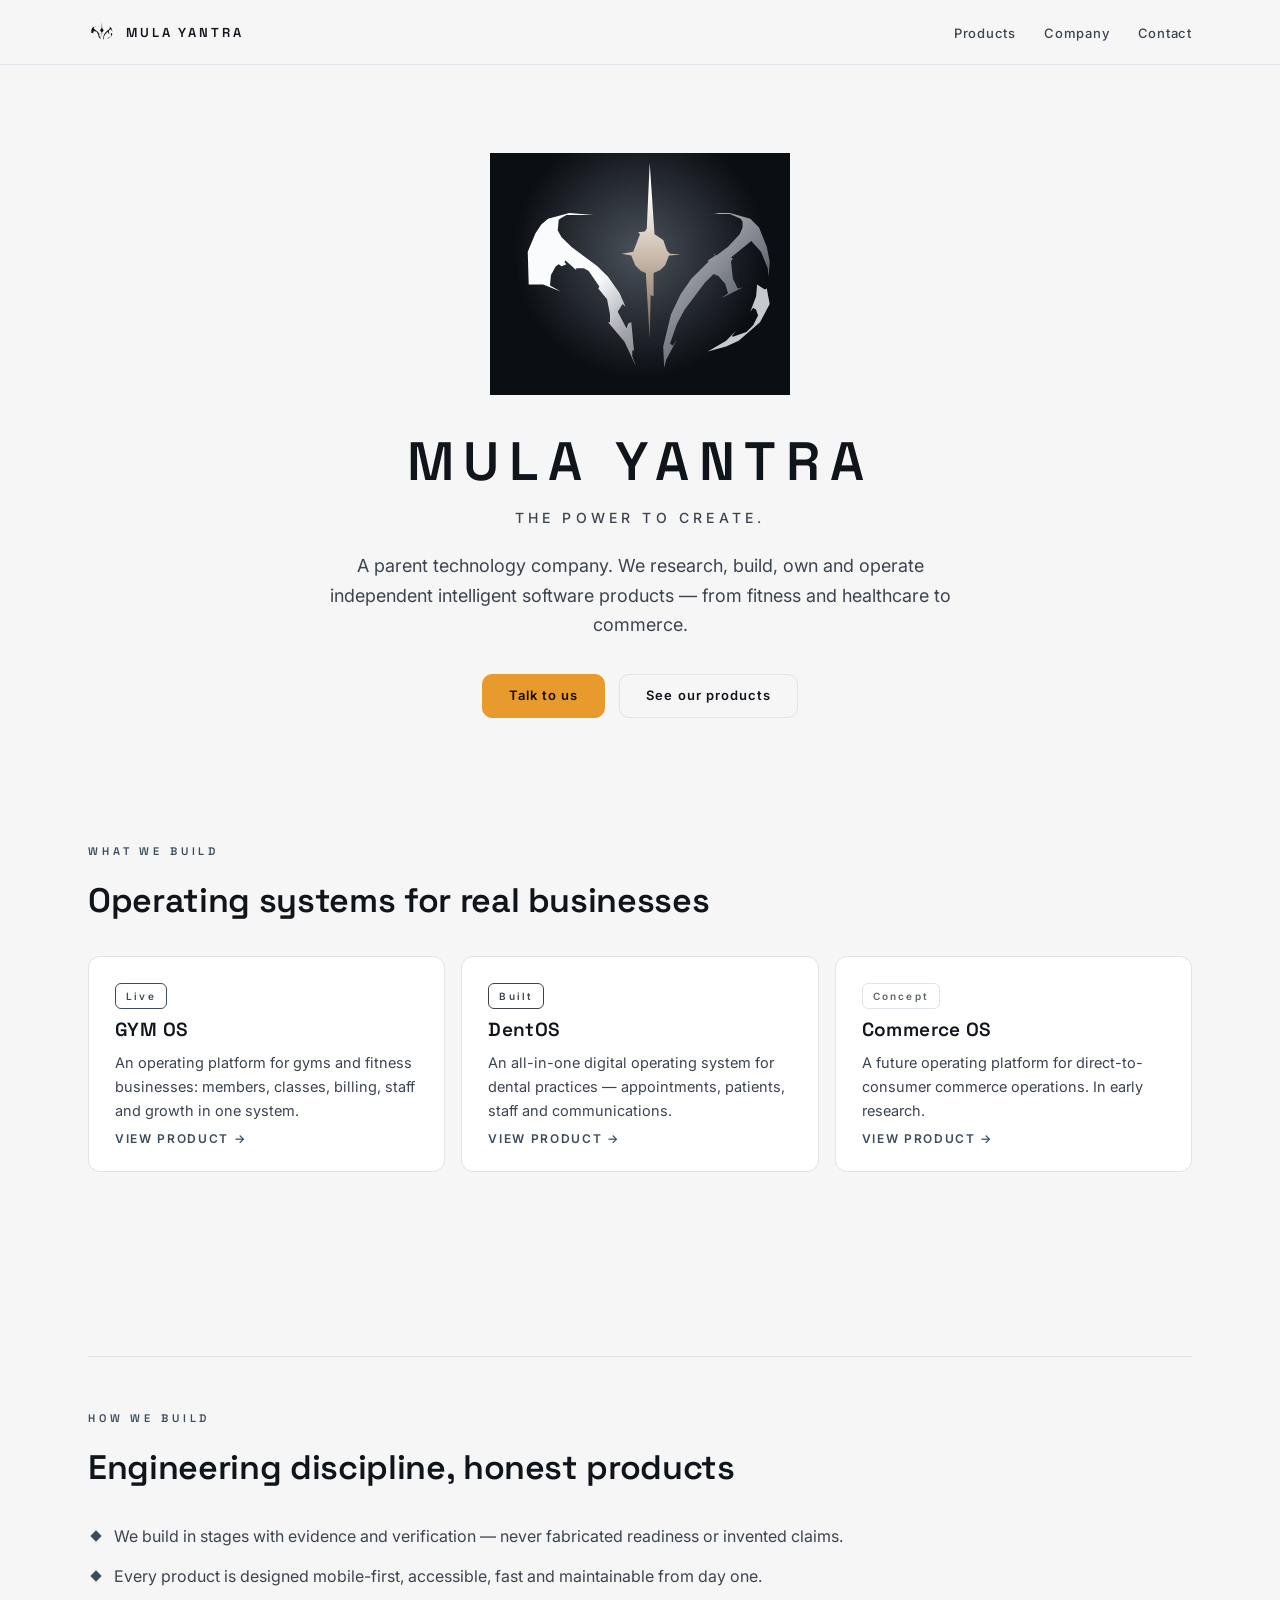
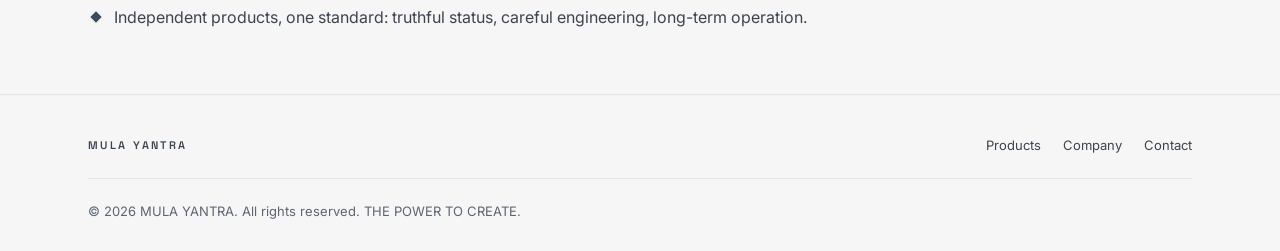
==== index.html @ 6515c1ee "MULA YANTRA corporate website — live deploy (traced approved logo)" ====
<!DOCTYPE html><html lang="en"><head><meta charset="utf-8"><meta name="viewport" content="width=device-width,initial-scale=1">
<title>MULA YANTRA — The Power to Create</title><meta name="description" content="MULA YANTRA is a parent technology company. We research, build, own and operate independent intelligent software products."><meta property="og:title" content="MULA YANTRA"><meta property="og:description" content="A parent technology company. The power to create.">
<script type="application/ld+json">{"@context":"https://schema.org","@type":"Organization","name":"MULA YANTRA","slogan":"THE POWER TO CREATE."}</script>
<link rel="preload" href="fonts/SpaceGrotesk.woff2" as="font" type="font/woff2" crossorigin>
<link rel="preload" href="fonts/Inter.woff2" as="font" type="font/woff2" crossorigin>
<link rel="stylesheet" href="styles.css">
<link rel="icon" type="image/svg+xml" href="mark-small.svg">
<style>@font-face{font-family:'Space Grotesk';src:url(fonts/SpaceGrotesk.woff2) format('woff2');font-weight:100 900;font-display:swap}
@font-face{font-family:'Inter';src:url(fonts/Inter.woff2) format('woff2');font-weight:100 900;font-display:swap}</style></head>
<body><a class="skip" href="#main">Skip to content</a>
<header class="site"><div class="wrap"><nav class="nav" aria-label="Main">
<a class="brand" href="index.html"><svg viewBox="0 0 1000 806" aria-hidden="true"><path d="M 193.5 219.4 L 171.0 238.7 L 151.6 267.7 L 125.8 329.0 L 129.0 438.7 L 177.4 438.7 L 235.5 461.3 L 200.0 441.9 L 203.2 406.5 L 219.4 377.4 L 229.0 371.0 L 238.7 377.4 L 254.8 371.0 L 248.4 364.5 L 251.6 358.1 L 287.1 390.3 L 287.1 383.9 L 312.9 383.9 L 329.0 393.5 L 364.5 445.2 L 361.3 451.6 L 358.1 448.4 L 390.3 487.1 L 400.0 538.7 L 400.0 564.5 L 393.5 564.5 L 448.4 629.0 L 487.1 712.9 L 474.2 677.4 L 474.2 658.1 L 480.6 658.1 L 480.6 664.5 L 471.0 564.5 L 461.3 567.7 L 454.8 583.9 L 425.8 529.0 L 441.9 503.2 L 451.6 512.9 L 432.3 467.7 L 393.5 412.9 L 358.1 377.4 L 271.0 312.9 L 238.7 280.6 L 225.8 258.1 L 229.0 222.6 L 238.7 216.1 L 235.5 229.0 L 238.7 216.1 L 254.8 206.5 L 345.2 206.5 L 264.5 200.0 Z" fill="currentColor"/><path d="M 867.7 219.4 L 800.0 200.0 L 764.5 200.0 L 696.8 212.9 L 745.2 203.2 L 800.0 203.2 L 835.5 219.4 L 841.9 229.0 L 841.9 248.4 L 832.3 271.0 L 793.5 312.9 L 754.8 341.9 L 748.4 338.7 L 751.6 335.5 L 745.2 338.7 L 751.6 341.9 L 725.8 358.1 L 729.0 361.3 L 671.0 419.4 L 635.5 471.0 L 603.2 538.7 L 577.4 645.2 L 580.6 716.1 L 587.1 690.3 L 622.6 622.6 L 609.7 641.9 L 600.0 635.5 L 622.6 571.0 L 648.4 522.6 L 716.1 432.3 L 745.2 403.2 L 761.3 409.7 L 783.9 435.5 L 793.5 467.7 L 771.0 483.9 L 841.9 448.4 L 825.8 451.6 L 809.7 419.4 L 803.2 361.3 L 809.7 351.6 L 803.2 348.4 L 871.0 293.5 L 903.2 329.0 L 925.8 383.9 L 929.0 412.9 L 932.3 361.3 L 922.6 312.9 L 896.8 248.4 Z" fill="currentColor"/><path d="M 922.6 451.6 L 916.1 454.8 L 890.3 438.7 L 887.1 477.4 L 867.7 529.0 L 877.4 516.1 L 887.1 522.6 L 893.5 541.9 L 877.4 574.2 L 854.8 596.8 L 809.7 612.9 L 806.5 609.7 L 819.4 593.5 L 787.1 625.8 L 725.8 661.3 L 787.1 645.2 L 829.0 625.8 L 900.0 564.5 L 932.3 503.2 Z" fill="currentColor"/><path d="M 532.3 32.3 L 522.6 251.6 L 516.1 261.3 L 493.5 264.5 L 500.0 271.0 L 477.4 329.0 L 438.7 335.5 L 471.0 341.9 L 483.9 374.2 L 503.2 393.5 L 519.4 400.0 L 532.3 619.4 L 535.5 474.2 L 545.2 477.4 L 545.2 400.0 L 567.7 390.3 L 583.9 374.2 L 596.8 341.9 L 635.5 338.7 L 600.0 335.5 L 590.3 325.8 L 577.4 290.3 L 548.4 271.0 Z" fill="currentColor"/></svg>MULA YANTRA</a>
<ul class="menu">
<li><a href="products.html">Products</a></li>
<li><a href="company.html">Company</a></li>
<li><a href="contact.html">Contact</a></li>
</ul>
<button class="burger" aria-expanded="false" aria-label="Menu"><svg width="16" height="12" viewBox="0 0 16 12"><path d="M0 1h16M0 6h16M0 11h16" stroke="currentColor" stroke-width="1.6"/></svg></button>
</nav></div></header>
<main id="main">

<div class="hero"><div class="wrap">
<div class="mark"><svg xmlns="http://www.w3.org/2000/svg" viewBox="0 0 1000 806">
<defs>
<linearGradient id="armX" x1="480" y1="290" x2="780" y2="560" gradientUnits="userSpaceOnUse">
<stop offset="0" stop-color="#f9fbfd"/><stop offset=".45" stop-color="#a4a5aa"/><stop offset="1" stop-color="#5f6671"/></linearGradient>
<linearGradient id="armhiX" x1="480" y1="290" x2="780" y2="560" gradientUnits="userSpaceOnUse">
<stop offset="0" stop-color="#eef0f4"/><stop offset="1" stop-color="#c5c9d0"/></linearGradient>
<linearGradient id="coreX" x1="500" y1="130" x2="500" y2="560" gradientUnits="userSpaceOnUse">
<stop offset="0" stop-color="#fefefd"/><stop offset=".5" stop-color="#cabaab"/><stop offset="1" stop-color="#857467"/></linearGradient>
<linearGradient id="armlight" x1="480" y1="290" x2="780" y2="560" gradientUnits="userSpaceOnUse">
<stop offset="0" stop-color="#6b7686"/><stop offset="1" stop-color="#262c36"/></linearGradient>
<linearGradient id="corelight" x1="500" y1="130" x2="500" y2="560" gradientUnits="userSpaceOnUse">
<stop offset="0" stop-color="#c99a55"/><stop offset="1" stop-color="#8a6a30"/></linearGradient>
<radialGradient id="haloX"><stop offset="0" stop-color="#c0d0e0" stop-opacity=".35"/><stop offset="1" stop-color="#c0d0e0" stop-opacity="0"/></radialGradient>
</defs>
<rect width="1000" height="1000" fill="#0b0e13"/>
<circle cx="500" cy="330" r="420" fill="url(#haloX)"/><path d="M 193.5 219.4 L 171.0 238.7 L 151.6 267.7 L 125.8 329.0 L 129.0 438.7 L 177.4 438.7 L 235.5 461.3 L 200.0 441.9 L 203.2 406.5 L 219.4 377.4 L 229.0 371.0 L 238.7 377.4 L 254.8 371.0 L 248.4 364.5 L 251.6 358.1 L 287.1 390.3 L 287.1 383.9 L 312.9 383.9 L 329.0 393.5 L 364.5 445.2 L 361.3 451.6 L 358.1 448.4 L 390.3 487.1 L 400.0 538.7 L 400.0 564.5 L 393.5 564.5 L 448.4 629.0 L 487.1 712.9 L 474.2 677.4 L 474.2 658.1 L 480.6 658.1 L 480.6 664.5 L 471.0 564.5 L 461.3 567.7 L 454.8 583.9 L 425.8 529.0 L 441.9 503.2 L 451.6 512.9 L 432.3 467.7 L 393.5 412.9 L 358.1 377.4 L 271.0 312.9 L 238.7 280.6 L 225.8 258.1 L 229.0 222.6 L 238.7 216.1 L 235.5 229.0 L 238.7 216.1 L 254.8 206.5 L 345.2 206.5 L 264.5 200.0 Z" fill="url(#armX)"/><path d="M 867.7 219.4 L 800.0 200.0 L 764.5 200.0 L 696.8 212.9 L 745.2 203.2 L 800.0 203.2 L 835.5 219.4 L 841.9 229.0 L 841.9 248.4 L 832.3 271.0 L 793.5 312.9 L 754.8 341.9 L 748.4 338.7 L 751.6 335.5 L 745.2 338.7 L 751.6 341.9 L 725.8 358.1 L 729.0 361.3 L 671.0 419.4 L 635.5 471.0 L 603.2 538.7 L 577.4 645.2 L 580.6 716.1 L 587.1 690.3 L 622.6 622.6 L 609.7 641.9 L 600.0 635.5 L 622.6 571.0 L 648.4 522.6 L 716.1 432.3 L 745.2 403.2 L 761.3 409.7 L 783.9 435.5 L 793.5 467.7 L 771.0 483.9 L 841.9 448.4 L 825.8 451.6 L 809.7 419.4 L 803.2 361.3 L 809.7 351.6 L 803.2 348.4 L 871.0 293.5 L 903.2 329.0 L 925.8 383.9 L 929.0 412.9 L 932.3 361.3 L 922.6 312.9 L 896.8 248.4 Z" fill="url(#armX)"/><path d="M 922.6 451.6 L 916.1 454.8 L 890.3 438.7 L 887.1 477.4 L 867.7 529.0 L 877.4 516.1 L 887.1 522.6 L 893.5 541.9 L 877.4 574.2 L 854.8 596.8 L 809.7 612.9 L 806.5 609.7 L 819.4 593.5 L 787.1 625.8 L 725.8 661.3 L 787.1 645.2 L 829.0 625.8 L 900.0 564.5 L 932.3 503.2 Z" fill="url(#armhiX)"/><path d="M 532.3 32.3 L 522.6 251.6 L 516.1 261.3 L 493.5 264.5 L 500.0 271.0 L 477.4 329.0 L 438.7 335.5 L 471.0 341.9 L 483.9 374.2 L 503.2 393.5 L 519.4 400.0 L 532.3 619.4 L 535.5 474.2 L 545.2 477.4 L 545.2 400.0 L 567.7 390.3 L 583.9 374.2 L 596.8 341.9 L 635.5 338.7 L 600.0 335.5 L 590.3 325.8 L 577.4 290.3 L 548.4 271.0 Z" fill="url(#coreX)"/>
</svg></div>
<h1>MULA&nbsp;YANTRA</h1>
<p class="tag">THE POWER TO CREATE.</p>
<p class="lede">A parent technology company. We research, build, own and operate independent intelligent software products — from fitness and healthcare to commerce.</p>
<div class="cta-row"><a class="btn primary" href="contact.html">Talk to us</a><a class="btn ghost" href="products.html">See our products</a></div>
</div></div>
<section><div class="wrap"><div class="shead reveal"><p class="kicker">What we build</p><h2>Operating systems for real businesses</h2></div>
<div class="grid3">
<div class="card reveal"><span class="badge live">Live</span><h3>GYM OS</h3><p>An operating platform for gyms and fitness businesses: members, classes, billing, staff and growth in one system.</p><a class="more" href="products.html">View product →</a></div>
<div class="card reveal"><span class="badge built">Built</span><h3>DentOS</h3><p>An all-in-one digital operating system for dental practices — appointments, patients, staff and communications.</p><a class="more" href="products.html">View product →</a></div>
<div class="card reveal"><span class="badge plan">Concept</span><h3>Commerce OS</h3><p>A future operating platform for direct-to-consumer commerce operations. In early research.</p><a class="more" href="products.html">View product →</a></div>
</div></div></section>
<section><div class="wrap"><hr class="origin-divider"><div class="shead reveal"><p class="kicker">How we build</p><h2>Engineering discipline, honest products</h2></div>
<ul class="pric reveal">
<li>We build in stages with evidence and verification — never fabricated readiness or invented claims.</li>
<li>Every product is designed mobile-first, accessible, fast and maintainable from day one.</li>
<li>Independent products, one standard: truthful status, careful engineering, long-term operation.</li>
</ul></div></section>

</main><footer class="foot"><div class="wrap"><div class="top">
<a class="brand" href="index.html" style="font:600 11px/1 var(--font-d);letter-spacing:.22em;color:var(--ink-2)">MULA YANTRA</a>
<nav aria-label="Footer"><a href="products.html">Products</a><a href="company.html">Company</a><a href="contact.html">Contact</a></nav>
</div>
<hr class="origin-divider" style="margin:22px 0"><p>© <span data-year>2026</span> MULA YANTRA. All rights reserved. THE POWER TO CREATE.</p>
</div></footer>
<script src="app.js"></script></body></html>
---- styles.css ----
:root{
--bg:#0b0e13;--surface:#10141b;--line:#232b38;--ink:#f6f6f6;--ink-2:#c9d2dd;--muted:#8b98ab;
--ice:#c0d0e0;--steel:#3e4249;--seed:#e89b2c;--seed-hi:#ffe9a8;
--font-d:'Space Grotesk',sans-serif;--font-b:'Inter',sans-serif;
--wrap:1160px;--r:12px}
@media (prefers-color-scheme:light){:root{--bg:#f6f6f6;--surface:#fff;--line:#dfe3ea;--ink:#10141b;--ink-2:#3c4450;--muted:#5c6572;--ice:#3a4c5e}}
*{margin:0;padding:0;box-sizing:border-box}
html{scroll-behavior:smooth}
@media (prefers-reduced-motion:reduce){html{scroll-behavior:auto}*{animation:none!important;transition:none!important}}
body{background:var(--bg);color:var(--ink);font:16px/1.65 var(--font-b);-webkit-font-smoothing:antialiased}
a{color:var(--ice);text-decoration:none}
a:hover{text-decoration:underline}
:focus-visible{outline:2px solid var(--ice);outline-offset:3px;border-radius:2px}
.skip{position:absolute;left:-999px;top:0;background:var(--bg);padding:10px 16px;z-index:99}
.skip:focus{left:12px;top:12px}
.wrap{max-width:var(--wrap);margin:0 auto;padding:0 28px}
h1,h2,h3{font-family:var(--font-d);font-weight:600;line-height:1.15;letter-spacing:-.01em}
h1{font-size:clamp(34px,5.5vw,56px)}
h2{font-size:clamp(24px,3.4vw,34px)}
.kicker{font:600 11px/1 var(--font-d);letter-spacing:.35em;text-transform:uppercase;color:var(--ice);margin-bottom:14px}
header.site{position:sticky;top:0;z-index:50;background:color-mix(in srgb,var(--bg) 82%,transparent);backdrop-filter:blur(14px);border-bottom:1px solid var(--line)}
.nav{display:flex;align-items:center;justify-content:space-between;height:64px}
.brand{display:flex;align-items:center;gap:12px;color:var(--ink);font:600 13px/1 var(--font-d);letter-spacing:.22em}
.brand:hover{text-decoration:none}
.brand svg{height:26px;width:26px;display:block}
.menu{display:flex;gap:28px;list-style:none}
.menu a{color:var(--ink-2);font:500 13px/1 var(--font-b);letter-spacing:.06em}
.menu a:hover{color:var(--ink);text-decoration:none}
.burger{display:none;background:none;border:1px solid var(--line);border-radius:8px;padding:9px 10px;color:var(--ink)}
@media(max-width:767px){.menu{position:fixed;inset:64px 0 auto 0;flex-direction:column;gap:0;background:var(--surface);border-bottom:1px solid var(--line);padding:8px 0;display:none}.menu.open{display:flex}.menu li{border-top:1px solid var(--line)}.menu a{display:block;padding:16px 28px}.burger{display:block}}
.hero{padding:88px 0 64px;position:relative;overflow:hidden}
.hero .mark{display:block;width:min(300px,72%);margin:0 auto 36px}
.hero .mark svg{width:100%;height:auto;display:block}
.hero h1{text-align:center;font-size:clamp(30px,6vw,54px);letter-spacing:.18em;font-weight:600}
.hero .tag{text-align:center;color:var(--ink-2);font:500 clamp(11px,2vw,14px)/1 var(--font-b);letter-spacing:.3em;margin-top:18px}
.hero .lede{text-align:center;max-width:640px;margin:26px auto 0;color:var(--ink-2);font-size:18px}
.cta-row{display:flex;gap:14px;justify-content:center;margin-top:34px;flex-wrap:wrap}
.btn{display:inline-flex;align-items:center;justify-content:center;min-height:44px;padding:11px 26px;border-radius:10px;font:600 13px/1 var(--font-b);letter-spacing:.08em;cursor:pointer}
.btn.primary{background:var(--seed);color:#160d02;border:1px solid var(--seed)}
.btn.primary:hover{background:var(--seed-hi);text-decoration:none}
.btn.ghost{background:none;color:var(--ink);border:1px solid var(--line)}
.btn.ghost:hover{border-color:var(--ice);text-decoration:none}
.origin-divider{display:block;width:100%;height:1px;border:none;border-top:1px solid var(--line);position:relative;margin:56px 0}
.origin-divider i{position:absolute;left:50%;top:-5px;width:9px;height:9px;transform:translateX(-50%) rotate(45deg);background:var(--seed)}
section{padding:64px 0}
.shead{display:grid;gap:10px;max-width:680px;margin-bottom:36px}
.grid3{display:grid;grid-template-columns:repeat(3,1fr);gap:16px}
@media(max-width:900px){.grid3{grid-template-columns:1fr}}
.card{background:var(--surface);border:1px solid var(--line);border-radius:var(--r);padding:26px;display:flex;flex-direction:column;gap:10px}
.card h3{font-size:19px;letter-spacing:.02em}
.card p{color:var(--ink-2);font-size:14.5px}
.card .more{margin-top:auto;font:600 12px/1 var(--font-b);letter-spacing:.14em;text-transform:uppercase}
.badge{display:inline-flex;align-self:flex-start;font:600 10px/1 var(--font-b);letter-spacing:.22em;padding:7px 10px;border-radius:6px;border:1px solid}
.badge.live{color:var(--ice);border-color:var(--ice)}
.badge.built{color:var(--ink-2);border-color:var(--steel)}
.badge.plan{color:var(--muted);border-color:var(--line)}
.foot{border-top:1px solid var(--line);padding:40px 0 28px;color:var(--muted);font-size:13px}
.foot .top{display:flex;justify-content:space-between;gap:20px;flex-wrap:wrap;align-items:center}
.foot nav{display:flex;gap:22px}
.foot a{color:var(--ink-2)}
.reveal{opacity:0;transform:translateY(14px);transition:opacity .7s ease,transform .7s ease}
.reveal.in{opacity:1;transform:none}
@media (prefers-reduced-motion:reduce){.reveal{opacity:1;transform:none}}
form{display:grid;gap:18px;max-width:560px}
label{font:600 12px/1 var(--font-b);letter-spacing:.14em;text-transform:uppercase;color:var(--ink-2)}
input,textarea{width:100%;min-height:48px;background:var(--surface);border:1px solid var(--line);border-radius:10px;color:var(--ink);font:15px/1.4 var(--font-b);padding:12px 14px}
textarea{min-height:140px}
input:focus,textarea:focus{outline:2px solid var(--ice);outline-offset:0;border-color:var(--ice)}
.note{color:var(--muted);font-size:13px}
ul.pric{list-style:none;display:grid;gap:14px}
ul.pric li{padding-left:26px;position:relative;color:var(--ink-2)}
ul.pric li::before{content:"";position:absolute;left:4px;top:9px;width:8px;height:8px;transform:rotate(45deg);background:var(--ice)}
@media(max-width:767px){section{padding:48px 0}.hero{padding:56px 0 40px}.wrap{padding:0 20px}}
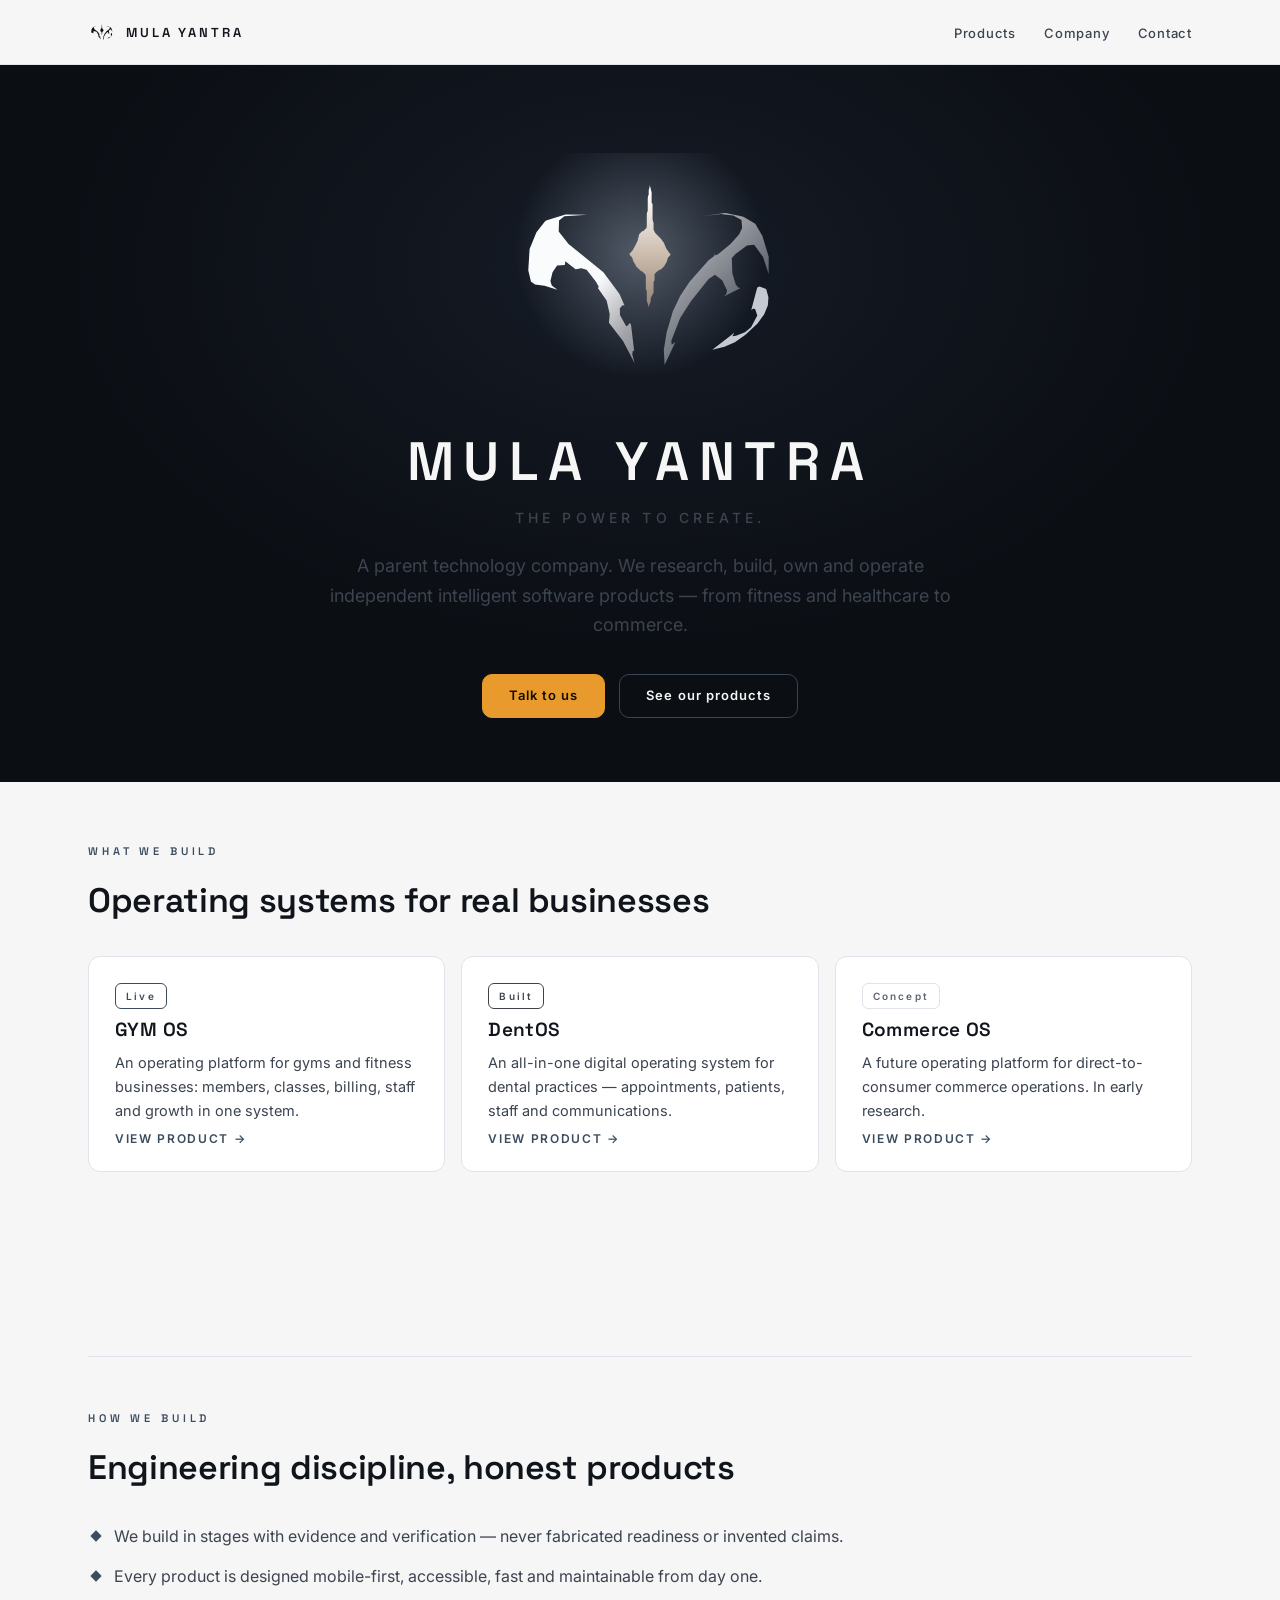
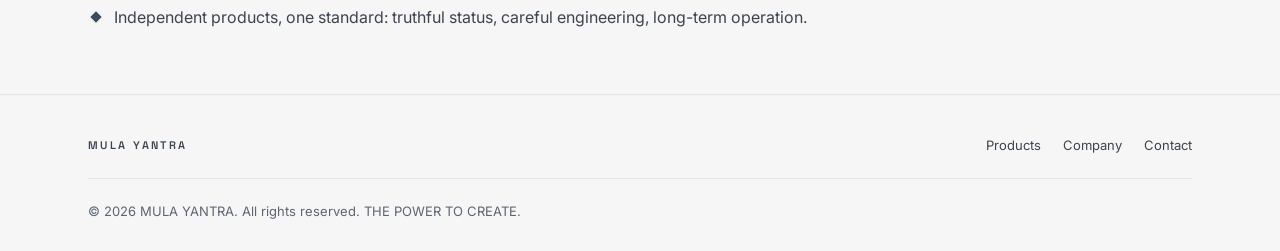
==== commit 174984c5: "smooth logo geometry; hero brand stage; fix light-mode appearance" ====
--- a/index.html
+++ b/index.html
@@ -9,7 +9,7 @@
 @font-face{font-family:'Inter';src:url(fonts/Inter.woff2) format('woff2');font-weight:100 900;font-display:swap}</style></head>
 <body><a class="skip" href="#main">Skip to content</a>
 <header class="site"><div class="wrap"><nav class="nav" aria-label="Main">
-<a class="brand" href="index.html"><svg viewBox="0 0 1000 806" aria-hidden="true"><path d="M 193.5 219.4 L 171.0 238.7 L 151.6 267.7 L 125.8 329.0 L 129.0 438.7 L 177.4 438.7 L 235.5 461.3 L 200.0 441.9 L 203.2 406.5 L 219.4 377.4 L 229.0 371.0 L 238.7 377.4 L 254.8 371.0 L 248.4 364.5 L 251.6 358.1 L 287.1 390.3 L 287.1 383.9 L 312.9 383.9 L 329.0 393.5 L 364.5 445.2 L 361.3 451.6 L 358.1 448.4 L 390.3 487.1 L 400.0 538.7 L 400.0 564.5 L 393.5 564.5 L 448.4 629.0 L 487.1 712.9 L 474.2 677.4 L 474.2 658.1 L 480.6 658.1 L 480.6 664.5 L 471.0 564.5 L 461.3 567.7 L 454.8 583.9 L 425.8 529.0 L 441.9 503.2 L 451.6 512.9 L 432.3 467.7 L 393.5 412.9 L 358.1 377.4 L 271.0 312.9 L 238.7 280.6 L 225.8 258.1 L 229.0 222.6 L 238.7 216.1 L 235.5 229.0 L 238.7 216.1 L 254.8 206.5 L 345.2 206.5 L 264.5 200.0 Z" fill="currentColor"/><path d="M 867.7 219.4 L 800.0 200.0 L 764.5 200.0 L 696.8 212.9 L 745.2 203.2 L 800.0 203.2 L 835.5 219.4 L 841.9 229.0 L 841.9 248.4 L 832.3 271.0 L 793.5 312.9 L 754.8 341.9 L 748.4 338.7 L 751.6 335.5 L 745.2 338.7 L 751.6 341.9 L 725.8 358.1 L 729.0 361.3 L 671.0 419.4 L 635.5 471.0 L 603.2 538.7 L 577.4 645.2 L 580.6 716.1 L 587.1 690.3 L 622.6 622.6 L 609.7 641.9 L 600.0 635.5 L 622.6 571.0 L 648.4 522.6 L 716.1 432.3 L 745.2 403.2 L 761.3 409.7 L 783.9 435.5 L 793.5 467.7 L 771.0 483.9 L 841.9 448.4 L 825.8 451.6 L 809.7 419.4 L 803.2 361.3 L 809.7 351.6 L 803.2 348.4 L 871.0 293.5 L 903.2 329.0 L 925.8 383.9 L 929.0 412.9 L 932.3 361.3 L 922.6 312.9 L 896.8 248.4 Z" fill="currentColor"/><path d="M 922.6 451.6 L 916.1 454.8 L 890.3 438.7 L 887.1 477.4 L 867.7 529.0 L 877.4 516.1 L 887.1 522.6 L 893.5 541.9 L 877.4 574.2 L 854.8 596.8 L 809.7 612.9 L 806.5 609.7 L 819.4 593.5 L 787.1 625.8 L 725.8 661.3 L 787.1 645.2 L 829.0 625.8 L 900.0 564.5 L 932.3 503.2 Z" fill="currentColor"/><path d="M 532.3 32.3 L 522.6 251.6 L 516.1 261.3 L 493.5 264.5 L 500.0 271.0 L 477.4 329.0 L 438.7 335.5 L 471.0 341.9 L 483.9 374.2 L 503.2 393.5 L 519.4 400.0 L 532.3 619.4 L 535.5 474.2 L 545.2 477.4 L 545.2 400.0 L 567.7 390.3 L 583.9 374.2 L 596.8 341.9 L 635.5 338.7 L 600.0 335.5 L 590.3 325.8 L 577.4 290.3 L 548.4 271.0 Z" fill="currentColor"/></svg>MULA YANTRA</a>
+<a class="brand" href="index.html"><svg viewBox="0 0 1000 806" aria-hidden="true"><path d="M 183.7 227.8 L 154.9 263.8 L 132.0 319.8 L 127.6 390.7 L 136.3 428.4 L 150.2 438.7 L 181.9 442.2 L 224.5 456.2 L 205.8 441.6 L 201.4 426.4 L 208.5 397.5 L 223.6 374.6 L 249.4 373.0 L 251.1 360.7 L 285.4 387.3 L 304.7 384.0 L 322.0 389.3 L 352.8 428.3 L 362.9 446.5 L 359.5 449.8 L 388.8 491.5 L 399.1 537.9 L 396.5 565.5 L 443.4 626.8 L 482.3 700.6 L 474.4 671.6 L 475.7 659.0 L 480.6 660.9 L 470.4 574.4 L 466.8 565.9 L 456.5 577.7 L 453.1 576.2 L 433.4 540.7 L 432.8 517.7 L 441.9 507.1 L 448.4 508.5 L 431.7 469.6 L 378.0 397.4 L 261.8 303.3 L 229.0 261.7 L 230.2 224.9 L 247.8 210.7 L 324.1 205.5 L 251.6 204.9 L 187.2 225.4 Z" fill="currentColor"/><path d="M 838.1 210.9 L 784.5 200.0 L 710.7 210.2 L 769.2 203.2 L 810.8 208.5 L 838.3 223.6 L 840.4 250.1 L 830.2 271.4 L 800.8 304.4 L 760.2 337.1 L 752.0 340.5 L 747.4 337.7 L 748.2 342.9 L 727.8 358.1 L 665.4 428.8 L 633.8 476.7 L 609.6 527.8 L 588.7 598.6 L 579.4 656.8 L 582.0 706.7 L 617.9 630.3 L 605.5 639.1 L 604.4 626.0 L 633.9 549.8 L 670.2 493.7 L 728.8 419.6 L 750.0 405.8 L 774.0 424.2 L 790.0 457.4 L 787.8 470.0 L 779.6 478.4 L 835.5 450.0 L 826.8 448.1 L 818.8 437.5 L 807.8 400.8 L 806.0 349.8 L 819.4 335.7 L 856.6 308.0 L 880.5 306.0 L 910.1 346.5 L 928.8 403.5 L 929.1 346.2 L 908.1 276.6 L 884.1 235.7 L 845.9 213.5 Z" fill="currentColor"/><path d="M 919.8 453.0 L 898.7 444.6 L 890.8 448.5 L 870.9 523.6 L 878.0 518.3 L 884.0 520.8 L 891.0 541.9 L 870.2 581.1 L 849.9 597.2 L 820.1 609.0 L 807.9 611.1 L 814.4 599.1 L 741.1 655.5 L 781.5 645.9 L 816.4 631.2 L 851.6 606.0 L 891.9 568.3 L 914.1 537.7 L 926.3 507.9 L 928.1 480.6 L 920.6 453.5 Z" fill="currentColor"/><path d="M 532.3 96.8 L 532.3 103.9 L 532.3 111.0 L 530.9 117.5 L 529.0 123.8 L 529.0 130.9 L 529.0 138.0 L 526.8 144.2 L 525.8 150.9 L 525.8 158.0 L 525.8 165.1 L 525.8 172.2 L 525.8 179.3 L 525.8 186.4 L 525.8 193.5 L 523.1 199.5 L 522.6 206.4 L 522.6 213.5 L 522.6 220.6 L 522.6 227.7 L 522.6 234.8 L 522.6 241.9 L 522.2 248.8 L 517.1 253.8 L 512.1 258.8 L 506.2 261.6 L 501.1 266.6 L 496.8 271.9 L 495.7 278.5 L 493.5 284.8 L 492.5 291.4 L 489.7 297.4 L 487.0 303.3 L 483.9 309.2 L 480.6 314.9 L 477.4 320.7 L 473.7 326.3 L 468.7 331.3 L 464.5 336.6 L 468.1 342.3 L 473.1 347.3 L 475.8 353.3 L 477.4 359.7 L 480.6 365.5 L 483.9 371.2 L 486.8 377.1 L 491.8 382.1 L 496.8 387.2 L 501.9 392.2 L 507.8 394.9 L 512.8 399.9 L 517.9 405.0 L 519.4 411.5 L 519.4 418.6 L 519.4 425.7 L 519.4 432.8 L 519.4 439.9 L 519.4 447.0 L 519.4 454.1 L 522.6 459.8 L 522.6 466.9 L 522.6 474.0 L 522.6 481.1 L 522.6 488.2 L 522.6 495.3 L 525.8 501.1 L 527.0 507.7 L 529.0 514.0 L 529.0 521.1 L 529.0 528.2 L 529.0 522.8 L 529.0 515.7 L 529.8 508.9 L 532.3 502.8 L 535.3 497.0 L 535.5 490.0 L 536.2 483.2 L 538.9 477.2 L 541.9 471.3 L 545.2 465.6 L 545.2 458.5 L 545.2 451.4 L 545.2 444.3 L 545.2 437.2 L 545.2 430.1 L 548.4 424.3 L 548.4 417.2 L 548.4 410.1 L 548.5 403.1 L 553.6 398.1 L 558.8 393.5 L 564.6 390.3 L 570.5 387.6 L 575.5 382.5 L 580.6 377.5 L 583.9 371.8 L 587.1 366.0 L 590.3 360.3 L 591.5 353.7 L 594.3 347.7 L 599.3 342.7 L 602.2 337.6 L 597.1 332.6 L 593.5 327.0 L 589.4 321.6 L 586.6 315.7 L 583.9 309.7 L 581.2 303.7 L 578.4 297.8 L 574.2 292.4 L 570.7 286.8 L 565.6 281.8 L 560.6 276.7 L 555.6 271.7 L 550.6 266.7 L 547.8 260.7 L 545.2 254.7 L 545.2 247.6 L 545.2 240.5 L 545.2 233.4 L 543.3 227.1 L 541.9 220.6 L 541.9 213.5 L 541.9 206.4 L 541.9 199.3 L 541.9 192.2 L 541.9 185.1 L 541.9 178.0 L 541.9 170.9 L 538.7 165.1 L 538.7 158.0 L 538.7 150.9 L 538.7 143.8 L 538.7 136.7 L 538.7 129.6 L 536.4 123.5 L 535.5 116.7 L 533.2 110.6 L 532.3 103.9 L 532.3 96.8 Z" fill="currentColor"/></svg>MULA YANTRA</a>
 <ul class="menu">
 <li><a href="products.html">Products</a></li>
 <li><a href="company.html">Company</a></li>
@@ -22,20 +22,19 @@
 <div class="hero"><div class="wrap">
 <div class="mark"><svg xmlns="http://www.w3.org/2000/svg" viewBox="0 0 1000 806">
 <defs>
-<linearGradient id="armX" x1="480" y1="290" x2="780" y2="560" gradientUnits="userSpaceOnUse">
+<linearGradient id="armH" x1="480" y1="290" x2="780" y2="560" gradientUnits="userSpaceOnUse">
 <stop offset="0" stop-color="#f9fbfd"/><stop offset=".45" stop-color="#a4a5aa"/><stop offset="1" stop-color="#5f6671"/></linearGradient>
-<linearGradient id="armhiX" x1="480" y1="290" x2="780" y2="560" gradientUnits="userSpaceOnUse">
+<linearGradient id="armhiH" x1="480" y1="290" x2="780" y2="560" gradientUnits="userSpaceOnUse">
 <stop offset="0" stop-color="#eef0f4"/><stop offset="1" stop-color="#c5c9d0"/></linearGradient>
-<linearGradient id="coreX" x1="500" y1="130" x2="500" y2="560" gradientUnits="userSpaceOnUse">
+<linearGradient id="coreH" x1="500" y1="130" x2="500" y2="560" gradientUnits="userSpaceOnUse">
 <stop offset="0" stop-color="#fefefd"/><stop offset=".5" stop-color="#cabaab"/><stop offset="1" stop-color="#857467"/></linearGradient>
 <linearGradient id="armlight" x1="480" y1="290" x2="780" y2="560" gradientUnits="userSpaceOnUse">
 <stop offset="0" stop-color="#6b7686"/><stop offset="1" stop-color="#262c36"/></linearGradient>
 <linearGradient id="corelight" x1="500" y1="130" x2="500" y2="560" gradientUnits="userSpaceOnUse">
 <stop offset="0" stop-color="#c99a55"/><stop offset="1" stop-color="#8a6a30"/></linearGradient>
-<radialGradient id="haloX"><stop offset="0" stop-color="#c0d0e0" stop-opacity=".35"/><stop offset="1" stop-color="#c0d0e0" stop-opacity="0"/></radialGradient>
+<radialGradient id="haloH"><stop offset="0" stop-color="#c0d0e0" stop-opacity=".35"/><stop offset="1" stop-color="#c0d0e0" stop-opacity="0"/></radialGradient>
 </defs>
-<rect width="1000" height="1000" fill="#0b0e13"/>
-<circle cx="500" cy="330" r="420" fill="url(#haloX)"/><path d="M 193.5 219.4 L 171.0 238.7 L 151.6 267.7 L 125.8 329.0 L 129.0 438.7 L 177.4 438.7 L 235.5 461.3 L 200.0 441.9 L 203.2 406.5 L 219.4 377.4 L 229.0 371.0 L 238.7 377.4 L 254.8 371.0 L 248.4 364.5 L 251.6 358.1 L 287.1 390.3 L 287.1 383.9 L 312.9 383.9 L 329.0 393.5 L 364.5 445.2 L 361.3 451.6 L 358.1 448.4 L 390.3 487.1 L 400.0 538.7 L 400.0 564.5 L 393.5 564.5 L 448.4 629.0 L 487.1 712.9 L 474.2 677.4 L 474.2 658.1 L 480.6 658.1 L 480.6 664.5 L 471.0 564.5 L 461.3 567.7 L 454.8 583.9 L 425.8 529.0 L 441.9 503.2 L 451.6 512.9 L 432.3 467.7 L 393.5 412.9 L 358.1 377.4 L 271.0 312.9 L 238.7 280.6 L 225.8 258.1 L 229.0 222.6 L 238.7 216.1 L 235.5 229.0 L 238.7 216.1 L 254.8 206.5 L 345.2 206.5 L 264.5 200.0 Z" fill="url(#armX)"/><path d="M 867.7 219.4 L 800.0 200.0 L 764.5 200.0 L 696.8 212.9 L 745.2 203.2 L 800.0 203.2 L 835.5 219.4 L 841.9 229.0 L 841.9 248.4 L 832.3 271.0 L 793.5 312.9 L 754.8 341.9 L 748.4 338.7 L 751.6 335.5 L 745.2 338.7 L 751.6 341.9 L 725.8 358.1 L 729.0 361.3 L 671.0 419.4 L 635.5 471.0 L 603.2 538.7 L 577.4 645.2 L 580.6 716.1 L 587.1 690.3 L 622.6 622.6 L 609.7 641.9 L 600.0 635.5 L 622.6 571.0 L 648.4 522.6 L 716.1 432.3 L 745.2 403.2 L 761.3 409.7 L 783.9 435.5 L 793.5 467.7 L 771.0 483.9 L 841.9 448.4 L 825.8 451.6 L 809.7 419.4 L 803.2 361.3 L 809.7 351.6 L 803.2 348.4 L 871.0 293.5 L 903.2 329.0 L 925.8 383.9 L 929.0 412.9 L 932.3 361.3 L 922.6 312.9 L 896.8 248.4 Z" fill="url(#armX)"/><path d="M 922.6 451.6 L 916.1 454.8 L 890.3 438.7 L 887.1 477.4 L 867.7 529.0 L 877.4 516.1 L 887.1 522.6 L 893.5 541.9 L 877.4 574.2 L 854.8 596.8 L 809.7 612.9 L 806.5 609.7 L 819.4 593.5 L 787.1 625.8 L 725.8 661.3 L 787.1 645.2 L 829.0 625.8 L 900.0 564.5 L 932.3 503.2 Z" fill="url(#armhiX)"/><path d="M 532.3 32.3 L 522.6 251.6 L 516.1 261.3 L 493.5 264.5 L 500.0 271.0 L 477.4 329.0 L 438.7 335.5 L 471.0 341.9 L 483.9 374.2 L 503.2 393.5 L 519.4 400.0 L 532.3 619.4 L 535.5 474.2 L 545.2 477.4 L 545.2 400.0 L 567.7 390.3 L 583.9 374.2 L 596.8 341.9 L 635.5 338.7 L 600.0 335.5 L 590.3 325.8 L 577.4 290.3 L 548.4 271.0 Z" fill="url(#coreX)"/>
+<circle cx="500" cy="330" r="420" fill="url(#haloH)"/><path d="M 183.7 227.8 L 154.9 263.8 L 132.0 319.8 L 127.6 390.7 L 136.3 428.4 L 150.2 438.7 L 181.9 442.2 L 224.5 456.2 L 205.8 441.6 L 201.4 426.4 L 208.5 397.5 L 223.6 374.6 L 249.4 373.0 L 251.1 360.7 L 285.4 387.3 L 304.7 384.0 L 322.0 389.3 L 352.8 428.3 L 362.9 446.5 L 359.5 449.8 L 388.8 491.5 L 399.1 537.9 L 396.5 565.5 L 443.4 626.8 L 482.3 700.6 L 474.4 671.6 L 475.7 659.0 L 480.6 660.9 L 470.4 574.4 L 466.8 565.9 L 456.5 577.7 L 453.1 576.2 L 433.4 540.7 L 432.8 517.7 L 441.9 507.1 L 448.4 508.5 L 431.7 469.6 L 378.0 397.4 L 261.8 303.3 L 229.0 261.7 L 230.2 224.9 L 247.8 210.7 L 324.1 205.5 L 251.6 204.9 L 187.2 225.4 Z" fill="url(#armH)"/><path d="M 838.1 210.9 L 784.5 200.0 L 710.7 210.2 L 769.2 203.2 L 810.8 208.5 L 838.3 223.6 L 840.4 250.1 L 830.2 271.4 L 800.8 304.4 L 760.2 337.1 L 752.0 340.5 L 747.4 337.7 L 748.2 342.9 L 727.8 358.1 L 665.4 428.8 L 633.8 476.7 L 609.6 527.8 L 588.7 598.6 L 579.4 656.8 L 582.0 706.7 L 617.9 630.3 L 605.5 639.1 L 604.4 626.0 L 633.9 549.8 L 670.2 493.7 L 728.8 419.6 L 750.0 405.8 L 774.0 424.2 L 790.0 457.4 L 787.8 470.0 L 779.6 478.4 L 835.5 450.0 L 826.8 448.1 L 818.8 437.5 L 807.8 400.8 L 806.0 349.8 L 819.4 335.7 L 856.6 308.0 L 880.5 306.0 L 910.1 346.5 L 928.8 403.5 L 929.1 346.2 L 908.1 276.6 L 884.1 235.7 L 845.9 213.5 Z" fill="url(#armH)"/><path d="M 919.8 453.0 L 898.7 444.6 L 890.8 448.5 L 870.9 523.6 L 878.0 518.3 L 884.0 520.8 L 891.0 541.9 L 870.2 581.1 L 849.9 597.2 L 820.1 609.0 L 807.9 611.1 L 814.4 599.1 L 741.1 655.5 L 781.5 645.9 L 816.4 631.2 L 851.6 606.0 L 891.9 568.3 L 914.1 537.7 L 926.3 507.9 L 928.1 480.6 L 920.6 453.5 Z" fill="url(#armhiH)"/><path d="M 532.3 96.8 L 532.3 103.9 L 532.3 111.0 L 530.9 117.5 L 529.0 123.8 L 529.0 130.9 L 529.0 138.0 L 526.8 144.2 L 525.8 150.9 L 525.8 158.0 L 525.8 165.1 L 525.8 172.2 L 525.8 179.3 L 525.8 186.4 L 525.8 193.5 L 523.1 199.5 L 522.6 206.4 L 522.6 213.5 L 522.6 220.6 L 522.6 227.7 L 522.6 234.8 L 522.6 241.9 L 522.2 248.8 L 517.1 253.8 L 512.1 258.8 L 506.2 261.6 L 501.1 266.6 L 496.8 271.9 L 495.7 278.5 L 493.5 284.8 L 492.5 291.4 L 489.7 297.4 L 487.0 303.3 L 483.9 309.2 L 480.6 314.9 L 477.4 320.7 L 473.7 326.3 L 468.7 331.3 L 464.5 336.6 L 468.1 342.3 L 473.1 347.3 L 475.8 353.3 L 477.4 359.7 L 480.6 365.5 L 483.9 371.2 L 486.8 377.1 L 491.8 382.1 L 496.8 387.2 L 501.9 392.2 L 507.8 394.9 L 512.8 399.9 L 517.9 405.0 L 519.4 411.5 L 519.4 418.6 L 519.4 425.7 L 519.4 432.8 L 519.4 439.9 L 519.4 447.0 L 519.4 454.1 L 522.6 459.8 L 522.6 466.9 L 522.6 474.0 L 522.6 481.1 L 522.6 488.2 L 522.6 495.3 L 525.8 501.1 L 527.0 507.7 L 529.0 514.0 L 529.0 521.1 L 529.0 528.2 L 529.0 522.8 L 529.0 515.7 L 529.8 508.9 L 532.3 502.8 L 535.3 497.0 L 535.5 490.0 L 536.2 483.2 L 538.9 477.2 L 541.9 471.3 L 545.2 465.6 L 545.2 458.5 L 545.2 451.4 L 545.2 444.3 L 545.2 437.2 L 545.2 430.1 L 548.4 424.3 L 548.4 417.2 L 548.4 410.1 L 548.5 403.1 L 553.6 398.1 L 558.8 393.5 L 564.6 390.3 L 570.5 387.6 L 575.5 382.5 L 580.6 377.5 L 583.9 371.8 L 587.1 366.0 L 590.3 360.3 L 591.5 353.7 L 594.3 347.7 L 599.3 342.7 L 602.2 337.6 L 597.1 332.6 L 593.5 327.0 L 589.4 321.6 L 586.6 315.7 L 583.9 309.7 L 581.2 303.7 L 578.4 297.8 L 574.2 292.4 L 570.7 286.8 L 565.6 281.8 L 560.6 276.7 L 555.6 271.7 L 550.6 266.7 L 547.8 260.7 L 545.2 254.7 L 545.2 247.6 L 545.2 240.5 L 545.2 233.4 L 543.3 227.1 L 541.9 220.6 L 541.9 213.5 L 541.9 206.4 L 541.9 199.3 L 541.9 192.2 L 541.9 185.1 L 541.9 178.0 L 541.9 170.9 L 538.7 165.1 L 538.7 158.0 L 538.7 150.9 L 538.7 143.8 L 538.7 136.7 L 538.7 129.6 L 536.4 123.5 L 535.5 116.7 L 533.2 110.6 L 532.3 103.9 L 532.3 96.8 Z" fill="url(#coreH)"/>
 </svg></div>
 <h1>MULA&nbsp;YANTRA</h1>
 <p class="tag">THE POWER TO CREATE.</p>
--- a/styles.css
+++ b/styles.css
@@ -28,7 +28,10 @@
 .menu a:hover{color:var(--ink);text-decoration:none}
 .burger{display:none;background:none;border:1px solid var(--line);border-radius:8px;padding:9px 10px;color:var(--ink)}
 @media(max-width:767px){.menu{position:fixed;inset:64px 0 auto 0;flex-direction:column;gap:0;background:var(--surface);border-bottom:1px solid var(--line);padding:8px 0;display:none}.menu.open{display:flex}.menu li{border-top:1px solid var(--line)}.menu a{display:block;padding:16px 28px}.burger{display:block}}
-.hero{padding:88px 0 64px;position:relative;overflow:hidden}
+.hero{padding:88px 0 64px;position:relative;overflow:hidden;background:radial-gradient(760px 500px at 50% 28%,#151b26,#0b0e13 78%);color:#f6f6f6}
+.hero .tag{color:#c9d2dd}
+.hero .lede{color:#c9d2dd}
+.hero .btn.ghost{color:#f6f6f6;border-color:#3a4453}
 .hero .mark{display:block;width:min(300px,72%);margin:0 auto 36px}
 .hero .mark svg{width:100%;height:auto;display:block}
 .hero h1{text-align:center;font-size:clamp(30px,6vw,54px);letter-spacing:.18em;font-weight:600}
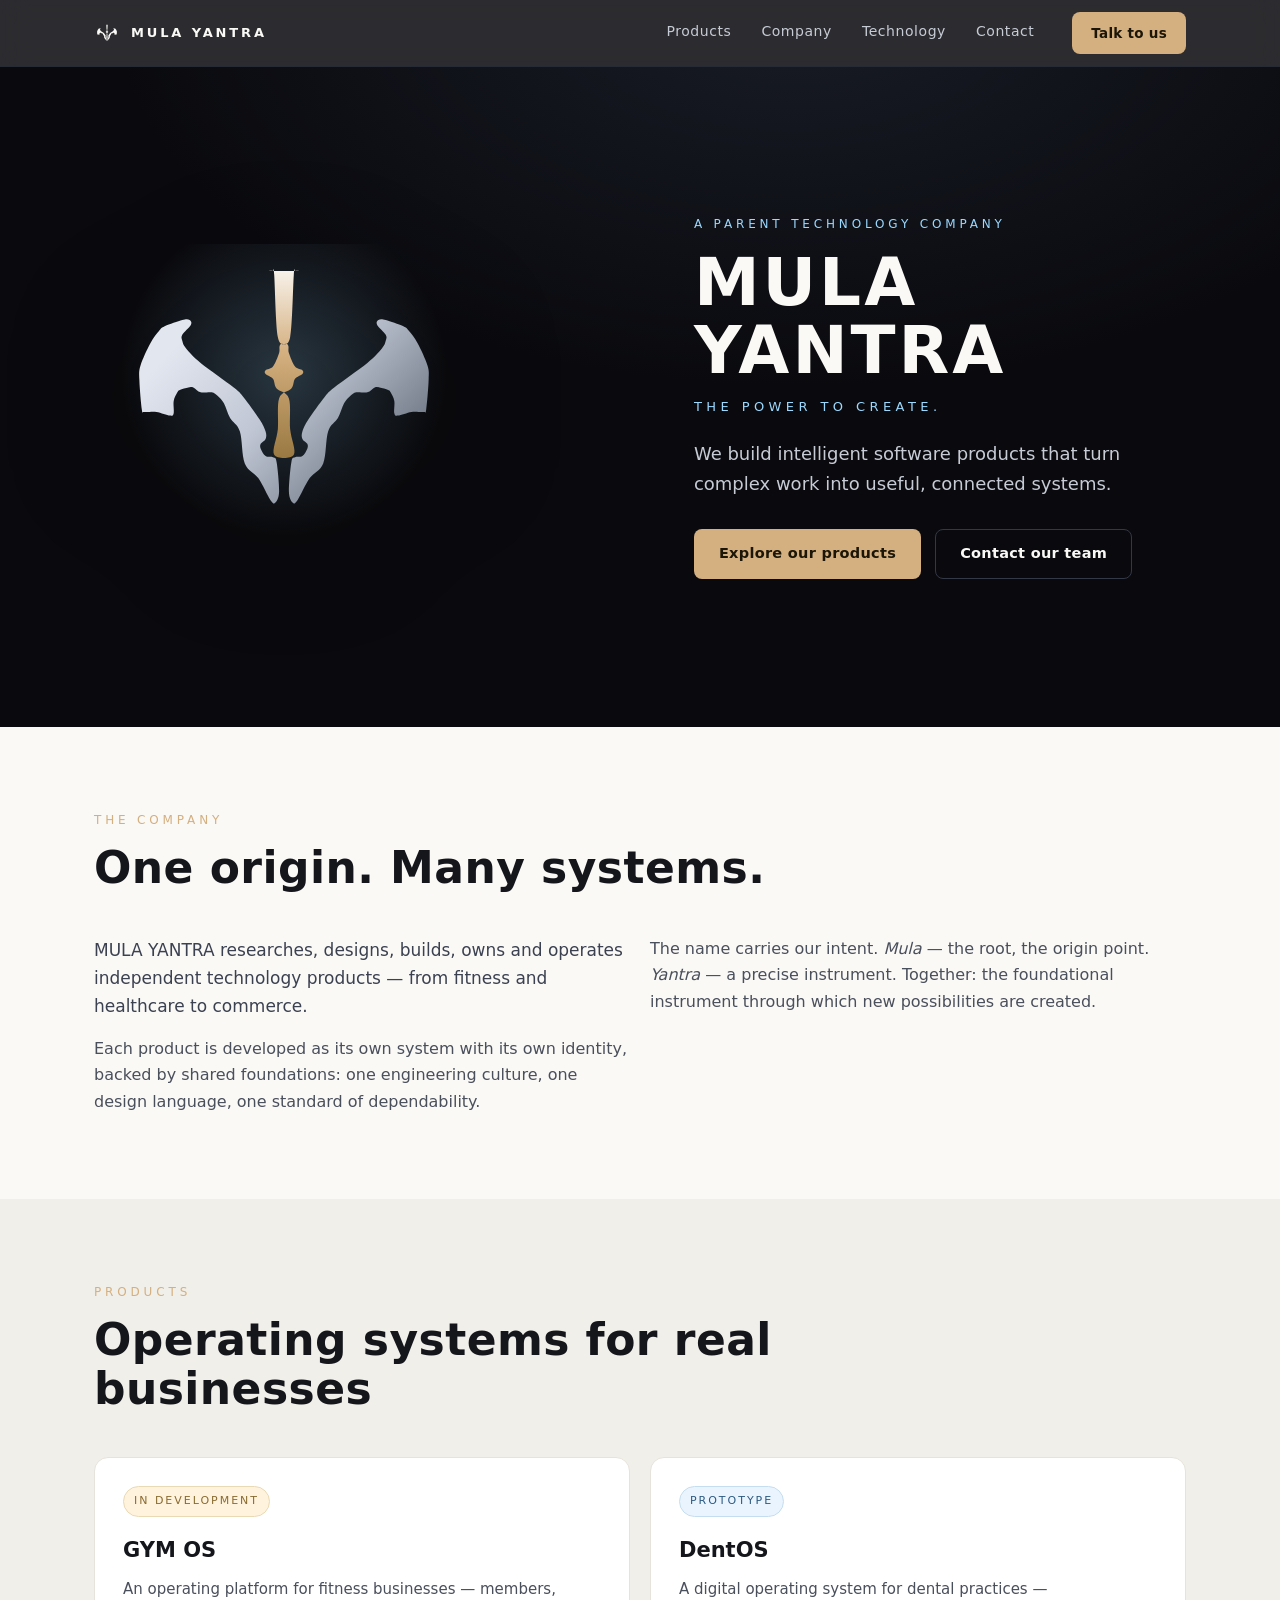
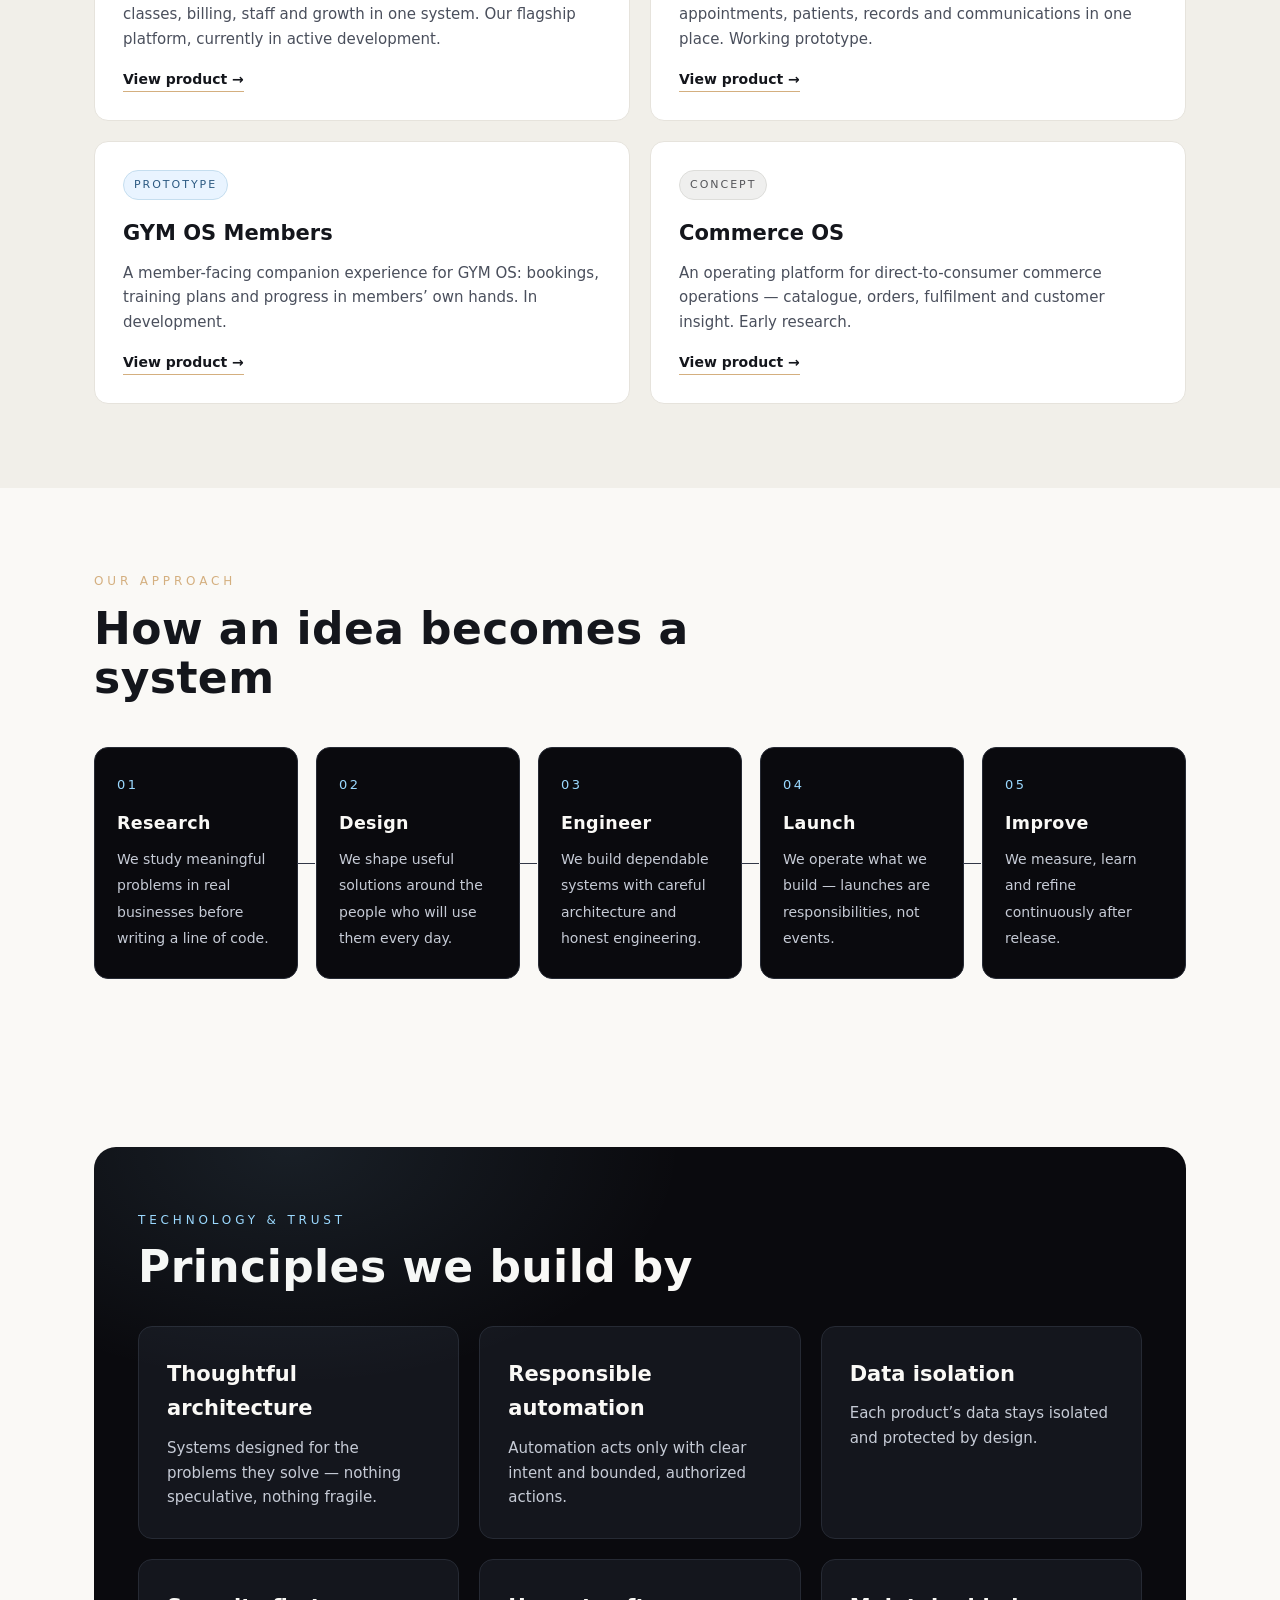
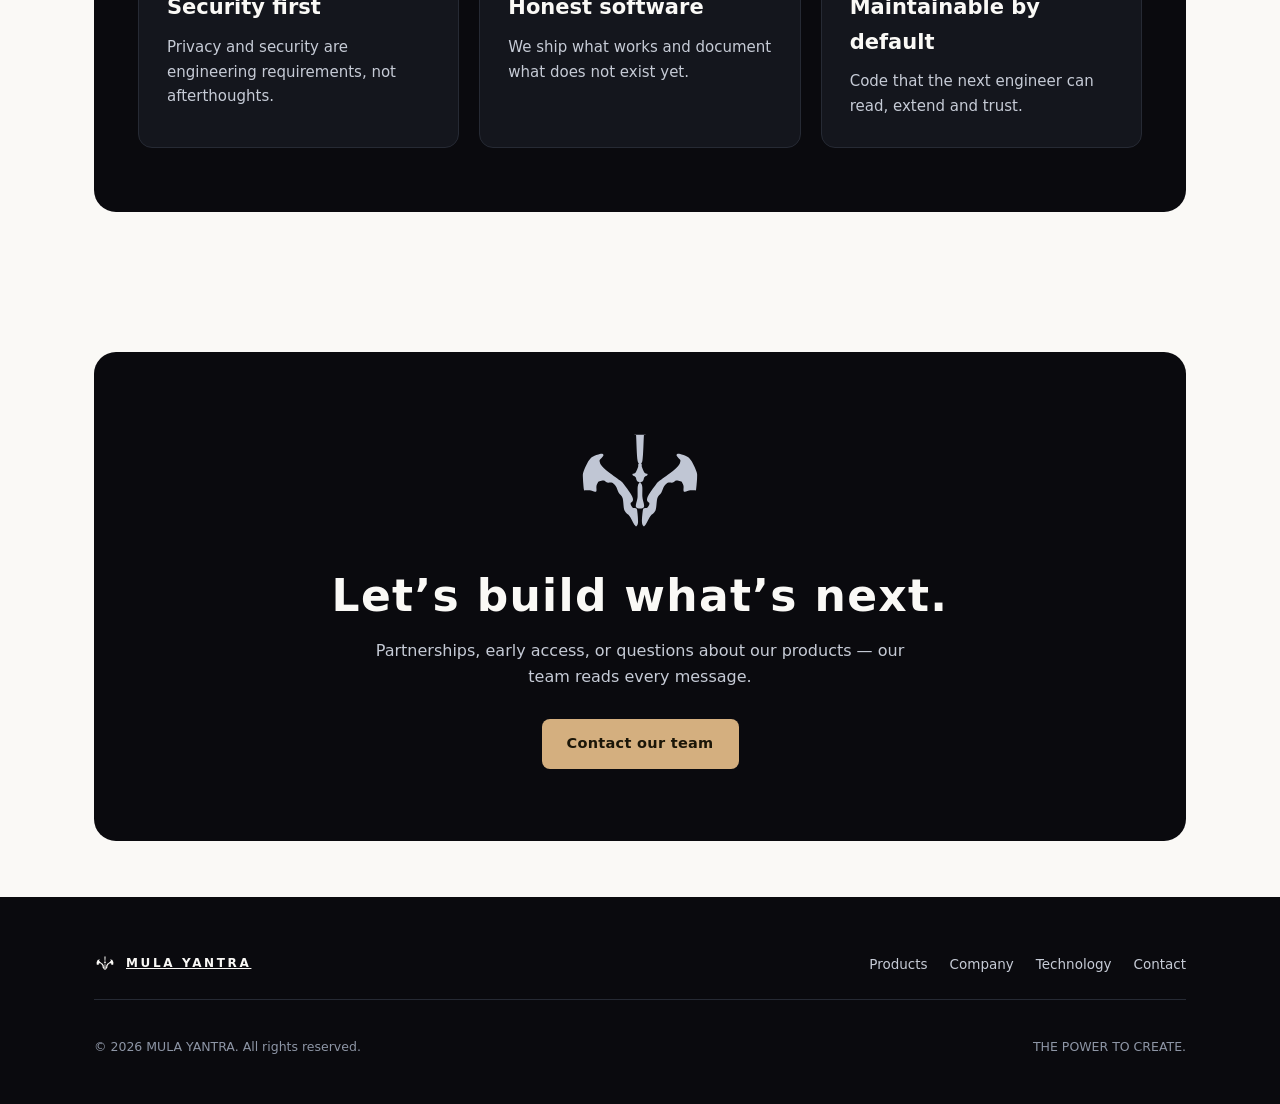
==== commit a747e9b7: "Corporate redesign v2: design tokens, unified hero, Technology route, truthful statuses, validation," ====
--- a/index.html
+++ b/index.html
@@ -1,63 +1,14 @@
-<!DOCTYPE html><html lang="en"><head><meta charset="utf-8"><meta name="viewport" content="width=device-width,initial-scale=1">
-<title>MULA YANTRA — The Power to Create</title><meta name="description" content="MULA YANTRA is a parent technology company. We research, build, own and operate independent intelligent software products."><meta property="og:title" content="MULA YANTRA"><meta property="og:description" content="A parent technology company. The power to create.">
-<script type="application/ld+json">{"@context":"https://schema.org","@type":"Organization","name":"MULA YANTRA","slogan":"THE POWER TO CREATE."}</script>
-<link rel="preload" href="fonts/SpaceGrotesk.woff2" as="font" type="font/woff2" crossorigin>
-<link rel="preload" href="fonts/Inter.woff2" as="font" type="font/woff2" crossorigin>
-<link rel="stylesheet" href="styles.css">
-<link rel="icon" type="image/svg+xml" href="mark-small.svg">
-<style>@font-face{font-family:'Space Grotesk';src:url(fonts/SpaceGrotesk.woff2) format('woff2');font-weight:100 900;font-display:swap}
-@font-face{font-family:'Inter';src:url(fonts/Inter.woff2) format('woff2');font-weight:100 900;font-display:swap}</style></head>
-<body><a class="skip" href="#main">Skip to content</a>
-<header class="site"><div class="wrap"><nav class="nav" aria-label="Main">
-<a class="brand" href="index.html"><svg viewBox="0 0 1000 806" aria-hidden="true"><path d="M 183.7 227.8 L 154.9 263.8 L 132.0 319.8 L 127.6 390.7 L 136.3 428.4 L 150.2 438.7 L 181.9 442.2 L 224.5 456.2 L 205.8 441.6 L 201.4 426.4 L 208.5 397.5 L 223.6 374.6 L 249.4 373.0 L 251.1 360.7 L 285.4 387.3 L 304.7 384.0 L 322.0 389.3 L 352.8 428.3 L 362.9 446.5 L 359.5 449.8 L 388.8 491.5 L 399.1 537.9 L 396.5 565.5 L 443.4 626.8 L 482.3 700.6 L 474.4 671.6 L 475.7 659.0 L 480.6 660.9 L 470.4 574.4 L 466.8 565.9 L 456.5 577.7 L 453.1 576.2 L 433.4 540.7 L 432.8 517.7 L 441.9 507.1 L 448.4 508.5 L 431.7 469.6 L 378.0 397.4 L 261.8 303.3 L 229.0 261.7 L 230.2 224.9 L 247.8 210.7 L 324.1 205.5 L 251.6 204.9 L 187.2 225.4 Z" fill="currentColor"/><path d="M 838.1 210.9 L 784.5 200.0 L 710.7 210.2 L 769.2 203.2 L 810.8 208.5 L 838.3 223.6 L 840.4 250.1 L 830.2 271.4 L 800.8 304.4 L 760.2 337.1 L 752.0 340.5 L 747.4 337.7 L 748.2 342.9 L 727.8 358.1 L 665.4 428.8 L 633.8 476.7 L 609.6 527.8 L 588.7 598.6 L 579.4 656.8 L 582.0 706.7 L 617.9 630.3 L 605.5 639.1 L 604.4 626.0 L 633.9 549.8 L 670.2 493.7 L 728.8 419.6 L 750.0 405.8 L 774.0 424.2 L 790.0 457.4 L 787.8 470.0 L 779.6 478.4 L 835.5 450.0 L 826.8 448.1 L 818.8 437.5 L 807.8 400.8 L 806.0 349.8 L 819.4 335.7 L 856.6 308.0 L 880.5 306.0 L 910.1 346.5 L 928.8 403.5 L 929.1 346.2 L 908.1 276.6 L 884.1 235.7 L 845.9 213.5 Z" fill="currentColor"/><path d="M 919.8 453.0 L 898.7 444.6 L 890.8 448.5 L 870.9 523.6 L 878.0 518.3 L 884.0 520.8 L 891.0 541.9 L 870.2 581.1 L 849.9 597.2 L 820.1 609.0 L 807.9 611.1 L 814.4 599.1 L 741.1 655.5 L 781.5 645.9 L 816.4 631.2 L 851.6 606.0 L 891.9 568.3 L 914.1 537.7 L 926.3 507.9 L 928.1 480.6 L 920.6 453.5 Z" fill="currentColor"/><path d="M 532.3 96.8 L 532.3 103.9 L 532.3 111.0 L 530.9 117.5 L 529.0 123.8 L 529.0 130.9 L 529.0 138.0 L 526.8 144.2 L 525.8 150.9 L 525.8 158.0 L 525.8 165.1 L 525.8 172.2 L 525.8 179.3 L 525.8 186.4 L 525.8 193.5 L 523.1 199.5 L 522.6 206.4 L 522.6 213.5 L 522.6 220.6 L 522.6 227.7 L 522.6 234.8 L 522.6 241.9 L 522.2 248.8 L 517.1 253.8 L 512.1 258.8 L 506.2 261.6 L 501.1 266.6 L 496.8 271.9 L 495.7 278.5 L 493.5 284.8 L 492.5 291.4 L 489.7 297.4 L 487.0 303.3 L 483.9 309.2 L 480.6 314.9 L 477.4 320.7 L 473.7 326.3 L 468.7 331.3 L 464.5 336.6 L 468.1 342.3 L 473.1 347.3 L 475.8 353.3 L 477.4 359.7 L 480.6 365.5 L 483.9 371.2 L 486.8 377.1 L 491.8 382.1 L 496.8 387.2 L 501.9 392.2 L 507.8 394.9 L 512.8 399.9 L 517.9 405.0 L 519.4 411.5 L 519.4 418.6 L 519.4 425.7 L 519.4 432.8 L 519.4 439.9 L 519.4 447.0 L 519.4 454.1 L 522.6 459.8 L 522.6 466.9 L 522.6 474.0 L 522.6 481.1 L 522.6 488.2 L 522.6 495.3 L 525.8 501.1 L 527.0 507.7 L 529.0 514.0 L 529.0 521.1 L 529.0 528.2 L 529.0 522.8 L 529.0 515.7 L 529.8 508.9 L 532.3 502.8 L 535.3 497.0 L 535.5 490.0 L 536.2 483.2 L 538.9 477.2 L 541.9 471.3 L 545.2 465.6 L 545.2 458.5 L 545.2 451.4 L 545.2 444.3 L 545.2 437.2 L 545.2 430.1 L 548.4 424.3 L 548.4 417.2 L 548.4 410.1 L 548.5 403.1 L 553.6 398.1 L 558.8 393.5 L 564.6 390.3 L 570.5 387.6 L 575.5 382.5 L 580.6 377.5 L 583.9 371.8 L 587.1 366.0 L 590.3 360.3 L 591.5 353.7 L 594.3 347.7 L 599.3 342.7 L 602.2 337.6 L 597.1 332.6 L 593.5 327.0 L 589.4 321.6 L 586.6 315.7 L 583.9 309.7 L 581.2 303.7 L 578.4 297.8 L 574.2 292.4 L 570.7 286.8 L 565.6 281.8 L 560.6 276.7 L 555.6 271.7 L 550.6 266.7 L 547.8 260.7 L 545.2 254.7 L 545.2 247.6 L 545.2 240.5 L 545.2 233.4 L 543.3 227.1 L 541.9 220.6 L 541.9 213.5 L 541.9 206.4 L 541.9 199.3 L 541.9 192.2 L 541.9 185.1 L 541.9 178.0 L 541.9 170.9 L 538.7 165.1 L 538.7 158.0 L 538.7 150.9 L 538.7 143.8 L 538.7 136.7 L 538.7 129.6 L 536.4 123.5 L 535.5 116.7 L 533.2 110.6 L 532.3 103.9 L 532.3 96.8 Z" fill="currentColor"/></svg>MULA YANTRA</a>
-<ul class="menu">
-<li><a href="products.html">Products</a></li>
-<li><a href="company.html">Company</a></li>
-<li><a href="contact.html">Contact</a></li>
-</ul>
-<button class="burger" aria-expanded="false" aria-label="Menu"><svg width="16" height="12" viewBox="0 0 16 12"><path d="M0 1h16M0 6h16M0 11h16" stroke="currentColor" stroke-width="1.6"/></svg></button>
-</nav></div></header>
-<main id="main">
-
-<div class="hero"><div class="wrap">
-<div class="mark"><svg xmlns="http://www.w3.org/2000/svg" viewBox="0 0 1000 806">
+<!DOCTYPE html><html lang="en"><head><meta charset="utf-8"><meta name="viewport" content="width=device-width,initial-scale=1"><title>MULA YANTRA — The Power to Create</title><meta name="description" content="MULA YANTRA is a parent technology company that researches, builds, owns and operates independent intelligent software products."><meta property="og:type" content="website"><meta property="og:title" content="MULA YANTRA — The Power to Create"><meta property="og:description" content="MULA YANTRA is a parent technology company that researches, builds, owns and operates independent intelligent software products."><meta property="og:site_name" content="MULA YANTRA"><link rel="icon" type="image/svg+xml" href="mark-small.svg"><link rel="preload" href="fonts/SpaceGrotesk.woff2" as="font" type="font/woff2" crossorigin><link rel="preload" href="fonts/Inter.woff2" as="font" type="font/woff2" crossorigin><link rel="stylesheet" href="styles.css"></head><body class=""><a class="skip" href="#main">Skip to content</a><header class="hd"><div class="wrap"><a class="brand" href="index.html"><svg viewBox="0 0 1000 806" aria-hidden="true"><path d="M 187.1 216.1 C 176.9 221.0 177.4 221.5 171.0 229.0 C 164.5 236.6 156.5 246.2 148.4 261.3 C 140.3 276.3 127.4 303.2 122.6 319.4 C 117.7 335.5 118.8 338.7 119.4 358.1 C 119.9 377.4 123.7 421.5 125.8 435.5 C 128.0 449.5 125.8 440.9 132.3 441.9 C 138.7 443.0 153.2 440.3 164.5 441.9 C 175.8 443.5 192.5 451.1 200.0 451.6 C 207.5 452.2 208.1 451.6 209.7 445.2 C 211.3 438.7 208.1 422.0 209.7 412.9 C 211.3 403.8 216.7 395.2 219.4 390.3 C 222.0 385.5 221.0 386.0 225.8 383.9 C 230.6 381.7 242.5 378.5 248.4 377.4 C 254.3 376.3 255.9 375.3 261.3 377.4 C 266.7 379.6 272.6 388.2 280.6 390.3 C 288.7 392.5 302.2 388.7 309.7 390.3 C 317.2 391.9 320.4 395.2 325.8 400.0 C 331.2 404.8 336.6 409.7 341.9 419.4 C 347.3 429.0 351.1 445.7 358.1 458.1 C 365.1 470.4 377.4 473.7 383.9 493.5 C 390.3 513.4 388.7 557.0 396.8 577.4 C 404.8 597.8 421.0 600.0 432.3 616.1 C 443.5 632.3 457.0 663.4 464.5 674.2 C 472.0 684.9 473.7 684.4 477.4 680.6 C 481.2 676.9 486.6 669.4 487.1 651.6 C 487.6 633.9 483.3 589.2 480.6 574.2 C 478.0 559.1 475.8 564.0 471.0 561.3 C 466.1 558.6 457.0 561.8 451.6 558.1 C 446.2 554.3 440.9 544.1 438.7 538.7 C 436.6 533.3 436.6 530.1 438.7 525.8 C 440.9 521.5 449.5 518.3 451.6 512.9 C 453.8 507.5 454.3 502.2 451.6 493.5 C 448.9 484.9 445.2 476.3 435.5 461.3 C 425.8 446.2 404.8 417.2 393.5 403.2 C 382.3 389.2 386.6 392.5 367.7 377.4 C 348.9 362.4 301.6 330.1 280.6 312.9 C 259.7 295.7 250.0 283.9 241.9 274.2 C 233.9 264.5 233.9 260.8 232.3 254.8 C 230.6 248.9 228.5 245.7 232.3 238.7 C 236.0 231.7 251.6 219.4 254.8 212.9 C 258.1 206.5 255.4 202.2 251.6 200.0 C 247.8 197.8 243.0 197.3 232.3 200.0 C 221.5 202.7 197.3 211.3 187.1 216.1 Z" fill="currentColor"/><path d="M 812.9 216.1 C 823.1 221.0 822.6 221.5 829.0 229.0 C 835.5 236.6 843.5 246.2 851.6 261.3 C 859.7 276.3 872.6 303.2 877.4 319.4 C 882.3 335.5 881.2 338.7 880.6 358.1 C 880.1 377.4 876.3 421.5 874.2 435.5 C 872.0 449.5 874.2 440.9 867.7 441.9 C 861.3 443.0 846.8 440.3 835.5 441.9 C 824.2 443.5 807.5 451.1 800.0 451.6 C 792.5 452.2 791.9 451.6 790.3 445.2 C 788.7 438.7 791.9 422.0 790.3 412.9 C 788.7 403.8 783.3 395.2 780.6 390.3 C 778.0 385.5 779.0 386.0 774.2 383.9 C 769.4 381.7 757.5 378.5 751.6 377.4 C 745.7 376.3 744.1 375.3 738.7 377.4 C 733.3 379.6 727.4 388.2 719.4 390.3 C 711.3 392.5 697.8 388.7 690.3 390.3 C 682.8 391.9 679.6 395.2 674.2 400.0 C 668.8 404.8 663.4 409.7 658.1 419.4 C 652.7 429.0 648.9 445.7 641.9 458.1 C 634.9 470.4 622.6 473.7 616.1 493.5 C 609.7 513.4 611.3 557.0 603.2 577.4 C 595.2 597.8 579.0 600.0 567.7 616.1 C 556.5 632.3 543.0 663.4 535.5 674.2 C 528.0 684.9 526.3 684.4 522.6 680.6 C 518.8 676.9 513.4 669.4 512.9 651.6 C 512.4 633.9 516.7 589.2 519.4 574.2 C 522.0 559.1 524.2 564.0 529.0 561.3 C 533.9 558.6 543.0 561.8 548.4 558.1 C 553.8 554.3 559.1 544.1 561.3 538.7 C 563.4 533.3 563.4 530.1 561.3 525.8 C 559.1 521.5 550.5 518.3 548.4 512.9 C 546.2 507.5 545.7 502.2 548.4 493.5 C 551.1 484.9 554.8 476.3 564.5 461.3 C 574.2 446.2 595.2 417.2 606.5 403.2 C 617.7 389.2 613.4 392.5 632.3 377.4 C 651.1 362.4 698.4 330.1 719.4 312.9 C 740.3 295.7 750.0 283.9 758.1 274.2 C 766.1 264.5 766.1 260.8 767.7 254.8 C 769.4 248.9 771.5 245.7 767.7 238.7 C 764.0 231.7 748.4 219.4 745.2 212.9 C 741.9 206.5 744.6 202.2 748.4 200.0 C 752.2 197.8 757.0 197.3 767.7 200.0 C 778.5 202.7 802.7 211.3 812.9 216.1 Z" fill="currentColor"/><path d="M 535.5 71.0 C 546.2 71.0 530.6 69.4 529.0 71.0 C 527.4 72.6 528.0 51.6 525.8 80.6 C 523.7 109.7 522.0 214.5 516.1 245.2 C 510.2 275.8 495.2 257.5 490.3 264.5 C 485.5 271.5 490.3 277.4 487.1 287.1 C 483.9 296.8 476.9 315.1 471.0 322.6 C 465.1 330.1 454.8 329.0 451.6 332.3 C 448.4 335.5 448.4 338.2 451.6 341.9 C 454.8 345.7 466.1 348.4 471.0 354.8 C 475.8 361.3 473.7 372.0 480.6 380.6 C 487.6 389.2 507.0 388.7 512.9 406.5 C 518.8 424.2 514.0 462.4 516.1 487.1 C 518.3 511.8 532.8 543.5 525.8 554.8 C 518.8 566.1 481.2 566.1 474.2 554.8 C 467.2 543.5 481.7 511.8 483.9 487.1 C 486.0 462.4 481.2 424.2 487.1 406.5 C 493.0 388.7 512.4 389.2 519.4 380.6 C 526.3 372.0 524.2 361.3 529.0 354.8 C 533.9 348.4 545.2 345.7 548.4 341.9 C 551.6 338.2 551.6 335.5 548.4 332.3 C 545.2 329.0 534.9 330.1 529.0 322.6 C 523.1 315.1 516.1 296.8 512.9 287.1 C 509.7 277.4 514.5 271.5 509.7 264.5 C 504.8 257.5 489.8 275.8 483.9 245.2 C 478.0 214.5 476.3 109.7 474.2 80.6 C 472.0 51.6 472.6 72.6 471.0 71.0 C 469.4 69.4 453.8 71.0 464.5 71.0 C 475.3 71.0 524.7 71.0 535.5 71.0 Z" fill="currentColor"/></svg><b>MULA&nbsp;YANTRA</b></a><button class="burger" aria-label="Menu" aria-expanded="false" aria-controls="sitenav"><svg width="22" height="14" viewBox="0 0 22 14" fill="none"><path d="M1 1h20M1 7h20M1 13h20" stroke="currentColor" stroke-width="2" stroke-linecap="round"/></svg></button><nav class="nav" id="sitenav" aria-label="Site"><a href="products.html">Products</a><a href="company.html">Company</a><a href="technology.html">Technology</a><a href="contact.html">Contact</a></nav><a class="btn primary cta" href="contact.html" style="padding:9px 18px;font-size:13.5px">Talk to us</a></div></header><main id="main"><section class="hero" aria-label="Introduction"><div class="wrap"><div class="mark"><svg xmlns="http://www.w3.org/2000/svg" viewBox="0 0 1000 806">
 <defs>
-<linearGradient id="armH" x1="480" y1="290" x2="780" y2="560" gradientUnits="userSpaceOnUse">
-<stop offset="0" stop-color="#f9fbfd"/><stop offset=".45" stop-color="#a4a5aa"/><stop offset="1" stop-color="#5f6671"/></linearGradient>
-<linearGradient id="armhiH" x1="480" y1="290" x2="780" y2="560" gradientUnits="userSpaceOnUse">
-<stop offset="0" stop-color="#eef0f4"/><stop offset="1" stop-color="#c5c9d0"/></linearGradient>
-<linearGradient id="coreH" x1="500" y1="130" x2="500" y2="560" gradientUnits="userSpaceOnUse">
-<stop offset="0" stop-color="#fefefd"/><stop offset=".5" stop-color="#cabaab"/><stop offset="1" stop-color="#857467"/></linearGradient>
-<linearGradient id="armlight" x1="480" y1="290" x2="780" y2="560" gradientUnits="userSpaceOnUse">
-<stop offset="0" stop-color="#6b7686"/><stop offset="1" stop-color="#262c36"/></linearGradient>
-<linearGradient id="corelight" x1="500" y1="130" x2="500" y2="560" gradientUnits="userSpaceOnUse">
-<stop offset="0" stop-color="#c99a55"/><stop offset="1" stop-color="#8a6a30"/></linearGradient>
-<radialGradient id="haloH"><stop offset="0" stop-color="#c0d0e0" stop-opacity=".35"/><stop offset="1" stop-color="#c0d0e0" stop-opacity="0"/></radialGradient>
+<linearGradient id="armH" x1="300" y1="180" x2="780" y2="640" gradientUnits="userSpaceOnUse">
+<stop offset="0" stop-color="#E2E6EF"/><stop offset=".45" stop-color="#C0C6D4"/><stop offset="1" stop-color="#67707E"/></linearGradient>
+<linearGradient id="coreH" x1="500" y1="30" x2="500" y2="640" gradientUnits="userSpaceOnUse">
+<stop offset="0" stop-color="#FEFEFD"/><stop offset=".42" stop-color="#D4AF7F"/><stop offset="1" stop-color="#8A6A30"/></linearGradient>
+<linearGradient id="armlight" x1="300" y1="180" x2="780" y2="640" gradientUnits="userSpaceOnUse">
+<stop offset="0" stop-color="#67707E"/><stop offset="1" stop-color="#2A303A"/></linearGradient>
+<linearGradient id="corelight" x1="500" y1="30" x2="500" y2="640" gradientUnits="userSpaceOnUse">
+<stop offset="0" stop-color="#B98F55"/><stop offset="1" stop-color="#7A5A28"/></linearGradient>
+<radialGradient id="haloH"><stop offset="0" stop-color="#9BD9FF" stop-opacity=".22"/><stop offset="1" stop-color="#9BD9FF" stop-opacity="0"/></radialGradient>
 </defs>
-<circle cx="500" cy="330" r="420" fill="url(#haloH)"/><path d="M 183.7 227.8 L 154.9 263.8 L 132.0 319.8 L 127.6 390.7 L 136.3 428.4 L 150.2 438.7 L 181.9 442.2 L 224.5 456.2 L 205.8 441.6 L 201.4 426.4 L 208.5 397.5 L 223.6 374.6 L 249.4 373.0 L 251.1 360.7 L 285.4 387.3 L 304.7 384.0 L 322.0 389.3 L 352.8 428.3 L 362.9 446.5 L 359.5 449.8 L 388.8 491.5 L 399.1 537.9 L 396.5 565.5 L 443.4 626.8 L 482.3 700.6 L 474.4 671.6 L 475.7 659.0 L 480.6 660.9 L 470.4 574.4 L 466.8 565.9 L 456.5 577.7 L 453.1 576.2 L 433.4 540.7 L 432.8 517.7 L 441.9 507.1 L 448.4 508.5 L 431.7 469.6 L 378.0 397.4 L 261.8 303.3 L 229.0 261.7 L 230.2 224.9 L 247.8 210.7 L 324.1 205.5 L 251.6 204.9 L 187.2 225.4 Z" fill="url(#armH)"/><path d="M 838.1 210.9 L 784.5 200.0 L 710.7 210.2 L 769.2 203.2 L 810.8 208.5 L 838.3 223.6 L 840.4 250.1 L 830.2 271.4 L 800.8 304.4 L 760.2 337.1 L 752.0 340.5 L 747.4 337.7 L 748.2 342.9 L 727.8 358.1 L 665.4 428.8 L 633.8 476.7 L 609.6 527.8 L 588.7 598.6 L 579.4 656.8 L 582.0 706.7 L 617.9 630.3 L 605.5 639.1 L 604.4 626.0 L 633.9 549.8 L 670.2 493.7 L 728.8 419.6 L 750.0 405.8 L 774.0 424.2 L 790.0 457.4 L 787.8 470.0 L 779.6 478.4 L 835.5 450.0 L 826.8 448.1 L 818.8 437.5 L 807.8 400.8 L 806.0 349.8 L 819.4 335.7 L 856.6 308.0 L 880.5 306.0 L 910.1 346.5 L 928.8 403.5 L 929.1 346.2 L 908.1 276.6 L 884.1 235.7 L 845.9 213.5 Z" fill="url(#armH)"/><path d="M 919.8 453.0 L 898.7 444.6 L 890.8 448.5 L 870.9 523.6 L 878.0 518.3 L 884.0 520.8 L 891.0 541.9 L 870.2 581.1 L 849.9 597.2 L 820.1 609.0 L 807.9 611.1 L 814.4 599.1 L 741.1 655.5 L 781.5 645.9 L 816.4 631.2 L 851.6 606.0 L 891.9 568.3 L 914.1 537.7 L 926.3 507.9 L 928.1 480.6 L 920.6 453.5 Z" fill="url(#armhiH)"/><path d="M 532.3 96.8 L 532.3 103.9 L 532.3 111.0 L 530.9 117.5 L 529.0 123.8 L 529.0 130.9 L 529.0 138.0 L 526.8 144.2 L 525.8 150.9 L 525.8 158.0 L 525.8 165.1 L 525.8 172.2 L 525.8 179.3 L 525.8 186.4 L 525.8 193.5 L 523.1 199.5 L 522.6 206.4 L 522.6 213.5 L 522.6 220.6 L 522.6 227.7 L 522.6 234.8 L 522.6 241.9 L 522.2 248.8 L 517.1 253.8 L 512.1 258.8 L 506.2 261.6 L 501.1 266.6 L 496.8 271.9 L 495.7 278.5 L 493.5 284.8 L 492.5 291.4 L 489.7 297.4 L 487.0 303.3 L 483.9 309.2 L 480.6 314.9 L 477.4 320.7 L 473.7 326.3 L 468.7 331.3 L 464.5 336.6 L 468.1 342.3 L 473.1 347.3 L 475.8 353.3 L 477.4 359.7 L 480.6 365.5 L 483.9 371.2 L 486.8 377.1 L 491.8 382.1 L 496.8 387.2 L 501.9 392.2 L 507.8 394.9 L 512.8 399.9 L 517.9 405.0 L 519.4 411.5 L 519.4 418.6 L 519.4 425.7 L 519.4 432.8 L 519.4 439.9 L 519.4 447.0 L 519.4 454.1 L 522.6 459.8 L 522.6 466.9 L 522.6 474.0 L 522.6 481.1 L 522.6 488.2 L 522.6 495.3 L 525.8 501.1 L 527.0 507.7 L 529.0 514.0 L 529.0 521.1 L 529.0 528.2 L 529.0 522.8 L 529.0 515.7 L 529.8 508.9 L 532.3 502.8 L 535.3 497.0 L 535.5 490.0 L 536.2 483.2 L 538.9 477.2 L 541.9 471.3 L 545.2 465.6 L 545.2 458.5 L 545.2 451.4 L 545.2 444.3 L 545.2 437.2 L 545.2 430.1 L 548.4 424.3 L 548.4 417.2 L 548.4 410.1 L 548.5 403.1 L 553.6 398.1 L 558.8 393.5 L 564.6 390.3 L 570.5 387.6 L 575.5 382.5 L 580.6 377.5 L 583.9 371.8 L 587.1 366.0 L 590.3 360.3 L 591.5 353.7 L 594.3 347.7 L 599.3 342.7 L 602.2 337.6 L 597.1 332.6 L 593.5 327.0 L 589.4 321.6 L 586.6 315.7 L 583.9 309.7 L 581.2 303.7 L 578.4 297.8 L 574.2 292.4 L 570.7 286.8 L 565.6 281.8 L 560.6 276.7 L 555.6 271.7 L 550.6 266.7 L 547.8 260.7 L 545.2 254.7 L 545.2 247.6 L 545.2 240.5 L 545.2 233.4 L 543.3 227.1 L 541.9 220.6 L 541.9 213.5 L 541.9 206.4 L 541.9 199.3 L 541.9 192.2 L 541.9 185.1 L 541.9 178.0 L 541.9 170.9 L 538.7 165.1 L 538.7 158.0 L 538.7 150.9 L 538.7 143.8 L 538.7 136.7 L 538.7 129.6 L 536.4 123.5 L 535.5 116.7 L 533.2 110.6 L 532.3 103.9 L 532.3 96.8 Z" fill="url(#coreH)"/>
-</svg></div>
-<h1>MULA&nbsp;YANTRA</h1>
-<p class="tag">THE POWER TO CREATE.</p>
-<p class="lede">A parent technology company. We research, build, own and operate independent intelligent software products — from fitness and healthcare to commerce.</p>
-<div class="cta-row"><a class="btn primary" href="contact.html">Talk to us</a><a class="btn ghost" href="products.html">See our products</a></div>
-</div></div>
-<section><div class="wrap"><div class="shead reveal"><p class="kicker">What we build</p><h2>Operating systems for real businesses</h2></div>
-<div class="grid3">
-<div class="card reveal"><span class="badge live">Live</span><h3>GYM OS</h3><p>An operating platform for gyms and fitness businesses: members, classes, billing, staff and growth in one system.</p><a class="more" href="products.html">View product →</a></div>
-<div class="card reveal"><span class="badge built">Built</span><h3>DentOS</h3><p>An all-in-one digital operating system for dental practices — appointments, patients, staff and communications.</p><a class="more" href="products.html">View product →</a></div>
-<div class="card reveal"><span class="badge plan">Concept</span><h3>Commerce OS</h3><p>A future operating platform for direct-to-consumer commerce operations. In early research.</p><a class="more" href="products.html">View product →</a></div>
-</div></div></section>
-<section><div class="wrap"><hr class="origin-divider"><div class="shead reveal"><p class="kicker">How we build</p><h2>Engineering discipline, honest products</h2></div>
-<ul class="pric reveal">
-<li>We build in stages with evidence and verification — never fabricated readiness or invented claims.</li>
-<li>Every product is designed mobile-first, accessible, fast and maintainable from day one.</li>
-<li>Independent products, one standard: truthful status, careful engineering, long-term operation.</li>
-</ul></div></section>
-
-</main><footer class="foot"><div class="wrap"><div class="top">
-<a class="brand" href="index.html" style="font:600 11px/1 var(--font-d);letter-spacing:.22em;color:var(--ink-2)">MULA YANTRA</a>
-<nav aria-label="Footer"><a href="products.html">Products</a><a href="company.html">Company</a><a href="contact.html">Contact</a></nav>
-</div>
-<hr class="origin-divider" style="margin:22px 0"><p>© <span data-year>2026</span> MULA YANTRA. All rights reserved. THE POWER TO CREATE.</p>
-</div></footer>
-<script src="app.js"></script></body></html>+<circle cx="500" cy="340" r="430" fill="url(#haloH)"/><path d="M 187.1 216.1 C 176.9 221.0 177.4 221.5 171.0 229.0 C 164.5 236.6 156.5 246.2 148.4 261.3 C 140.3 276.3 127.4 303.2 122.6 319.4 C 117.7 335.5 118.8 338.7 119.4 358.1 C 119.9 377.4 123.7 421.5 125.8 435.5 C 128.0 449.5 125.8 440.9 132.3 441.9 C 138.7 443.0 153.2 440.3 164.5 441.9 C 175.8 443.5 192.5 451.1 200.0 451.6 C 207.5 452.2 208.1 451.6 209.7 445.2 C 211.3 438.7 208.1 422.0 209.7 412.9 C 211.3 403.8 216.7 395.2 219.4 390.3 C 222.0 385.5 221.0 386.0 225.8 383.9 C 230.6 381.7 242.5 378.5 248.4 377.4 C 254.3 376.3 255.9 375.3 261.3 377.4 C 266.7 379.6 272.6 388.2 280.6 390.3 C 288.7 392.5 302.2 388.7 309.7 390.3 C 317.2 391.9 320.4 395.2 325.8 400.0 C 331.2 404.8 336.6 409.7 341.9 419.4 C 347.3 429.0 351.1 445.7 358.1 458.1 C 365.1 470.4 377.4 473.7 383.9 493.5 C 390.3 513.4 388.7 557.0 396.8 577.4 C 404.8 597.8 421.0 600.0 432.3 616.1 C 443.5 632.3 457.0 663.4 464.5 674.2 C 472.0 684.9 473.7 684.4 477.4 680.6 C 481.2 676.9 486.6 669.4 487.1 651.6 C 487.6 633.9 483.3 589.2 480.6 574.2 C 478.0 559.1 475.8 564.0 471.0 561.3 C 466.1 558.6 457.0 561.8 451.6 558.1 C 446.2 554.3 440.9 544.1 438.7 538.7 C 436.6 533.3 436.6 530.1 438.7 525.8 C 440.9 521.5 449.5 518.3 451.6 512.9 C 453.8 507.5 454.3 502.2 451.6 493.5 C 448.9 484.9 445.2 476.3 435.5 461.3 C 425.8 446.2 404.8 417.2 393.5 403.2 C 382.3 389.2 386.6 392.5 367.7 377.4 C 348.9 362.4 301.6 330.1 280.6 312.9 C 259.7 295.7 250.0 283.9 241.9 274.2 C 233.9 264.5 233.9 260.8 232.3 254.8 C 230.6 248.9 228.5 245.7 232.3 238.7 C 236.0 231.7 251.6 219.4 254.8 212.9 C 258.1 206.5 255.4 202.2 251.6 200.0 C 247.8 197.8 243.0 197.3 232.3 200.0 C 221.5 202.7 197.3 211.3 187.1 216.1 Z" fill="url(#armH)"/><path d="M 812.9 216.1 C 823.1 221.0 822.6 221.5 829.0 229.0 C 835.5 236.6 843.5 246.2 851.6 261.3 C 859.7 276.3 872.6 303.2 877.4 319.4 C 882.3 335.5 881.2 338.7 880.6 358.1 C 880.1 377.4 876.3 421.5 874.2 435.5 C 872.0 449.5 874.2 440.9 867.7 441.9 C 861.3 443.0 846.8 440.3 835.5 441.9 C 824.2 443.5 807.5 451.1 800.0 451.6 C 792.5 452.2 791.9 451.6 790.3 445.2 C 788.7 438.7 791.9 422.0 790.3 412.9 C 788.7 403.8 783.3 395.2 780.6 390.3 C 778.0 385.5 779.0 386.0 774.2 383.9 C 769.4 381.7 757.5 378.5 751.6 377.4 C 745.7 376.3 744.1 375.3 738.7 377.4 C 733.3 379.6 727.4 388.2 719.4 390.3 C 711.3 392.5 697.8 388.7 690.3 390.3 C 682.8 391.9 679.6 395.2 674.2 400.0 C 668.8 404.8 663.4 409.7 658.1 419.4 C 652.7 429.0 648.9 445.7 641.9 458.1 C 634.9 470.4 622.6 473.7 616.1 493.5 C 609.7 513.4 611.3 557.0 603.2 577.4 C 595.2 597.8 579.0 600.0 567.7 616.1 C 556.5 632.3 543.0 663.4 535.5 674.2 C 528.0 684.9 526.3 684.4 522.6 680.6 C 518.8 676.9 513.4 669.4 512.9 651.6 C 512.4 633.9 516.7 589.2 519.4 574.2 C 522.0 559.1 524.2 564.0 529.0 561.3 C 533.9 558.6 543.0 561.8 548.4 558.1 C 553.8 554.3 559.1 544.1 561.3 538.7 C 563.4 533.3 563.4 530.1 561.3 525.8 C 559.1 521.5 550.5 518.3 548.4 512.9 C 546.2 507.5 545.7 502.2 548.4 493.5 C 551.1 484.9 554.8 476.3 564.5 461.3 C 574.2 446.2 595.2 417.2 606.5 403.2 C 617.7 389.2 613.4 392.5 632.3 377.4 C 651.1 362.4 698.4 330.1 719.4 312.9 C 740.3 295.7 750.0 283.9 758.1 274.2 C 766.1 264.5 766.1 260.8 767.7 254.8 C 769.4 248.9 771.5 245.7 767.7 238.7 C 764.0 231.7 748.4 219.4 745.2 212.9 C 741.9 206.5 744.6 202.2 748.4 200.0 C 752.2 197.8 757.0 197.3 767.7 200.0 C 778.5 202.7 802.7 211.3 812.9 216.1 Z" fill="url(#armH)"/><path d="M 535.5 71.0 C 546.2 71.0 530.6 69.4 529.0 71.0 C 527.4 72.6 528.0 51.6 525.8 80.6 C 523.7 109.7 522.0 214.5 516.1 245.2 C 510.2 275.8 495.2 257.5 490.3 264.5 C 485.5 271.5 490.3 277.4 487.1 287.1 C 483.9 296.8 476.9 315.1 471.0 322.6 C 465.1 330.1 454.8 329.0 451.6 332.3 C 448.4 335.5 448.4 338.2 451.6 341.9 C 454.8 345.7 466.1 348.4 471.0 354.8 C 475.8 361.3 473.7 372.0 480.6 380.6 C 487.6 389.2 507.0 388.7 512.9 406.5 C 518.8 424.2 514.0 462.4 516.1 487.1 C 518.3 511.8 532.8 543.5 525.8 554.8 C 518.8 566.1 481.2 566.1 474.2 554.8 C 467.2 543.5 481.7 511.8 483.9 487.1 C 486.0 462.4 481.2 424.2 487.1 406.5 C 493.0 388.7 512.4 389.2 519.4 380.6 C 526.3 372.0 524.2 361.3 529.0 354.8 C 533.9 348.4 545.2 345.7 548.4 341.9 C 551.6 338.2 551.6 335.5 548.4 332.3 C 545.2 329.0 534.9 330.1 529.0 322.6 C 523.1 315.1 516.1 296.8 512.9 287.1 C 509.7 277.4 514.5 271.5 509.7 264.5 C 504.8 257.5 489.8 275.8 483.9 245.2 C 478.0 214.5 476.3 109.7 474.2 80.6 C 472.0 51.6 472.6 72.6 471.0 71.0 C 469.4 69.4 453.8 71.0 464.5 71.0 C 475.3 71.0 524.7 71.0 535.5 71.0 Z" fill="url(#coreH)"/>
+</svg></div><div><p class="kicker ice">A parent technology company</p><h1>MULA YANTRA</h1><p class="tagline">The Power to Create.</p><p class="lede">We build intelligent software products that turn complex work into useful, connected systems.</p><div class="acts"><a class="btn primary" href="products.html">Explore our products</a><a class="btn ghost" href="contact.html">Contact our team</a></div></div></div></section><section><div class="wrap"><div class="shead reveal"><p class="kicker">The company</p><h2>One origin. Many systems.</h2></div><div class="grid2"><div class="reveal"><p style="margin:0 0 16px;color:#3B4150;font-size:17px">MULA YANTRA researches, designs, builds, owns and operates independent technology products — from fitness and healthcare to commerce.</p><p style="margin:0;color:#4A4F5C">Each product is developed as its own system with its own identity, backed by shared foundations: one engineering culture, one design language, one standard of dependability.</p></div><div class="reveal"><p style="margin:0;color:#4A4F5C">The name carries our intent. <em>Mula</em> — the root, the origin point. <em>Yantra</em> — a precise instrument. Together: the foundational instrument through which new possibilities are created.</p></div></div></div></section><section style="background:var(--bone-2)"><div class="wrap"><div class="shead reveal"><p class="kicker">Products</p><h2>Operating systems for real businesses</h2></div><div class="grid2"><div class="card reveal"><span class="badge dev">In development</span><h3>GYM OS</h3><p>An operating platform for fitness businesses — members, classes, billing, staff and growth in one system. Our flagship platform, currently in active development.</p><a class="more" href="products.html">View product →</a></div><div class="card reveal"><span class="badge proto">Prototype</span><h3>DentOS</h3><p>A digital operating system for dental practices — appointments, patients, records and communications in one place. Working prototype.</p><a class="more" href="products.html">View product →</a></div><div class="card reveal"><span class="badge proto">Prototype</span><h3>GYM OS Members</h3><p>A member-facing companion experience for GYM OS: bookings, training plans and progress in members’ own hands. In development.</p><a class="more" href="products.html">View product →</a></div><div class="card reveal"><span class="badge concept">Concept</span><h3>Commerce OS</h3><p>An operating platform for direct-to-consumer commerce operations — catalogue, orders, fulfilment and customer insight. Early research.</p><a class="more" href="products.html">View product →</a></div></div></div></section><section><div class="wrap"><div class="shead reveal"><p class="kicker">Our approach</p><h2>How an idea becomes a system</h2></div><ol class="steps reveal"><li><b>Research</b><span>We study meaningful problems in real businesses before writing a line of code.</span></li><li><b>Design</b><span>We shape useful solutions around the people who will use them every day.</span></li><li><b>Engineer</b><span>We build dependable systems with careful architecture and honest engineering.</span></li><li><b>Launch</b><span>We operate what we build — launches are responsibilities, not events.</span></li><li><b>Improve</b><span>We measure, learn and refine continuously after release.</span></li></ol></div></section><section><div class="wrap"><div class="band" style="padding:64px 44px"><div class="shead reveal" style="margin-bottom:34px"><p class="kicker">Technology &amp; trust</p><h2 style="color:var(--ink)">Principles we build by</h2></div><div class="grid3 reveal"><div class="card"><h3>Thoughtful architecture</h3><p>Systems designed for the problems they solve — nothing speculative, nothing fragile.</p></div><div class="card"><h3>Responsible automation</h3><p>Automation acts only with clear intent and bounded, authorized actions.</p></div><div class="card"><h3>Data isolation</h3><p>Each product’s data stays isolated and protected by design.</p></div><div class="card"><h3>Security first</h3><p>Privacy and security are engineering requirements, not afterthoughts.</p></div><div class="card"><h3>Honest software</h3><p>We ship what works and document what does not exist yet.</p></div><div class="card"><h3>Maintainable by default</h3><p>Code that the next engineer can read, extend and trust.</p></div></div></div></div></section><section class="tight"><div class="wrap"><div class="closing reveal"><div class="mark"><svg viewBox="0 0 1000 806" aria-hidden="true"><path d="M 187.1 216.1 C 176.9 221.0 177.4 221.5 171.0 229.0 C 164.5 236.6 156.5 246.2 148.4 261.3 C 140.3 276.3 127.4 303.2 122.6 319.4 C 117.7 335.5 118.8 338.7 119.4 358.1 C 119.9 377.4 123.7 421.5 125.8 435.5 C 128.0 449.5 125.8 440.9 132.3 441.9 C 138.7 443.0 153.2 440.3 164.5 441.9 C 175.8 443.5 192.5 451.1 200.0 451.6 C 207.5 452.2 208.1 451.6 209.7 445.2 C 211.3 438.7 208.1 422.0 209.7 412.9 C 211.3 403.8 216.7 395.2 219.4 390.3 C 222.0 385.5 221.0 386.0 225.8 383.9 C 230.6 381.7 242.5 378.5 248.4 377.4 C 254.3 376.3 255.9 375.3 261.3 377.4 C 266.7 379.6 272.6 388.2 280.6 390.3 C 288.7 392.5 302.2 388.7 309.7 390.3 C 317.2 391.9 320.4 395.2 325.8 400.0 C 331.2 404.8 336.6 409.7 341.9 419.4 C 347.3 429.0 351.1 445.7 358.1 458.1 C 365.1 470.4 377.4 473.7 383.9 493.5 C 390.3 513.4 388.7 557.0 396.8 577.4 C 404.8 597.8 421.0 600.0 432.3 616.1 C 443.5 632.3 457.0 663.4 464.5 674.2 C 472.0 684.9 473.7 684.4 477.4 680.6 C 481.2 676.9 486.6 669.4 487.1 651.6 C 487.6 633.9 483.3 589.2 480.6 574.2 C 478.0 559.1 475.8 564.0 471.0 561.3 C 466.1 558.6 457.0 561.8 451.6 558.1 C 446.2 554.3 440.9 544.1 438.7 538.7 C 436.6 533.3 436.6 530.1 438.7 525.8 C 440.9 521.5 449.5 518.3 451.6 512.9 C 453.8 507.5 454.3 502.2 451.6 493.5 C 448.9 484.9 445.2 476.3 435.5 461.3 C 425.8 446.2 404.8 417.2 393.5 403.2 C 382.3 389.2 386.6 392.5 367.7 377.4 C 348.9 362.4 301.6 330.1 280.6 312.9 C 259.7 295.7 250.0 283.9 241.9 274.2 C 233.9 264.5 233.9 260.8 232.3 254.8 C 230.6 248.9 228.5 245.7 232.3 238.7 C 236.0 231.7 251.6 219.4 254.8 212.9 C 258.1 206.5 255.4 202.2 251.6 200.0 C 247.8 197.8 243.0 197.3 232.3 200.0 C 221.5 202.7 197.3 211.3 187.1 216.1 Z" fill="#C0C6D4"/><path d="M 812.9 216.1 C 823.1 221.0 822.6 221.5 829.0 229.0 C 835.5 236.6 843.5 246.2 851.6 261.3 C 859.7 276.3 872.6 303.2 877.4 319.4 C 882.3 335.5 881.2 338.7 880.6 358.1 C 880.1 377.4 876.3 421.5 874.2 435.5 C 872.0 449.5 874.2 440.9 867.7 441.9 C 861.3 443.0 846.8 440.3 835.5 441.9 C 824.2 443.5 807.5 451.1 800.0 451.6 C 792.5 452.2 791.9 451.6 790.3 445.2 C 788.7 438.7 791.9 422.0 790.3 412.9 C 788.7 403.8 783.3 395.2 780.6 390.3 C 778.0 385.5 779.0 386.0 774.2 383.9 C 769.4 381.7 757.5 378.5 751.6 377.4 C 745.7 376.3 744.1 375.3 738.7 377.4 C 733.3 379.6 727.4 388.2 719.4 390.3 C 711.3 392.5 697.8 388.7 690.3 390.3 C 682.8 391.9 679.6 395.2 674.2 400.0 C 668.8 404.8 663.4 409.7 658.1 419.4 C 652.7 429.0 648.9 445.7 641.9 458.1 C 634.9 470.4 622.6 473.7 616.1 493.5 C 609.7 513.4 611.3 557.0 603.2 577.4 C 595.2 597.8 579.0 600.0 567.7 616.1 C 556.5 632.3 543.0 663.4 535.5 674.2 C 528.0 684.9 526.3 684.4 522.6 680.6 C 518.8 676.9 513.4 669.4 512.9 651.6 C 512.4 633.9 516.7 589.2 519.4 574.2 C 522.0 559.1 524.2 564.0 529.0 561.3 C 533.9 558.6 543.0 561.8 548.4 558.1 C 553.8 554.3 559.1 544.1 561.3 538.7 C 563.4 533.3 563.4 530.1 561.3 525.8 C 559.1 521.5 550.5 518.3 548.4 512.9 C 546.2 507.5 545.7 502.2 548.4 493.5 C 551.1 484.9 554.8 476.3 564.5 461.3 C 574.2 446.2 595.2 417.2 606.5 403.2 C 617.7 389.2 613.4 392.5 632.3 377.4 C 651.1 362.4 698.4 330.1 719.4 312.9 C 740.3 295.7 750.0 283.9 758.1 274.2 C 766.1 264.5 766.1 260.8 767.7 254.8 C 769.4 248.9 771.5 245.7 767.7 238.7 C 764.0 231.7 748.4 219.4 745.2 212.9 C 741.9 206.5 744.6 202.2 748.4 200.0 C 752.2 197.8 757.0 197.3 767.7 200.0 C 778.5 202.7 802.7 211.3 812.9 216.1 Z" fill="#C0C6D4"/><path d="M 535.5 71.0 C 546.2 71.0 530.6 69.4 529.0 71.0 C 527.4 72.6 528.0 51.6 525.8 80.6 C 523.7 109.7 522.0 214.5 516.1 245.2 C 510.2 275.8 495.2 257.5 490.3 264.5 C 485.5 271.5 490.3 277.4 487.1 287.1 C 483.9 296.8 476.9 315.1 471.0 322.6 C 465.1 330.1 454.8 329.0 451.6 332.3 C 448.4 335.5 448.4 338.2 451.6 341.9 C 454.8 345.7 466.1 348.4 471.0 354.8 C 475.8 361.3 473.7 372.0 480.6 380.6 C 487.6 389.2 507.0 388.7 512.9 406.5 C 518.8 424.2 514.0 462.4 516.1 487.1 C 518.3 511.8 532.8 543.5 525.8 554.8 C 518.8 566.1 481.2 566.1 474.2 554.8 C 467.2 543.5 481.7 511.8 483.9 487.1 C 486.0 462.4 481.2 424.2 487.1 406.5 C 493.0 388.7 512.4 389.2 519.4 380.6 C 526.3 372.0 524.2 361.3 529.0 354.8 C 533.9 348.4 545.2 345.7 548.4 341.9 C 551.6 338.2 551.6 335.5 548.4 332.3 C 545.2 329.0 534.9 330.1 529.0 322.6 C 523.1 315.1 516.1 296.8 512.9 287.1 C 509.7 277.4 514.5 271.5 509.7 264.5 C 504.8 257.5 489.8 275.8 483.9 245.2 C 478.0 214.5 476.3 109.7 474.2 80.6 C 472.0 51.6 472.6 72.6 471.0 71.0 C 469.4 69.4 453.8 71.0 464.5 71.0 C 475.3 71.0 524.7 71.0 535.5 71.0 Z" fill="#C0C6D4"/></svg></div><h2>Let’s build what’s next.</h2><p>Partnerships, early access, or questions about our products — our team reads every message.</p><a class="btn primary" href="contact.html">Contact our team</a></div></div></section></main><footer class="ft"><div class="wrap"><div class="top"><a class="fbrand" href="index.html"><svg viewBox="0 0 1000 806" aria-hidden="true"><path d="M 187.1 216.1 C 176.9 221.0 177.4 221.5 171.0 229.0 C 164.5 236.6 156.5 246.2 148.4 261.3 C 140.3 276.3 127.4 303.2 122.6 319.4 C 117.7 335.5 118.8 338.7 119.4 358.1 C 119.9 377.4 123.7 421.5 125.8 435.5 C 128.0 449.5 125.8 440.9 132.3 441.9 C 138.7 443.0 153.2 440.3 164.5 441.9 C 175.8 443.5 192.5 451.1 200.0 451.6 C 207.5 452.2 208.1 451.6 209.7 445.2 C 211.3 438.7 208.1 422.0 209.7 412.9 C 211.3 403.8 216.7 395.2 219.4 390.3 C 222.0 385.5 221.0 386.0 225.8 383.9 C 230.6 381.7 242.5 378.5 248.4 377.4 C 254.3 376.3 255.9 375.3 261.3 377.4 C 266.7 379.6 272.6 388.2 280.6 390.3 C 288.7 392.5 302.2 388.7 309.7 390.3 C 317.2 391.9 320.4 395.2 325.8 400.0 C 331.2 404.8 336.6 409.7 341.9 419.4 C 347.3 429.0 351.1 445.7 358.1 458.1 C 365.1 470.4 377.4 473.7 383.9 493.5 C 390.3 513.4 388.7 557.0 396.8 577.4 C 404.8 597.8 421.0 600.0 432.3 616.1 C 443.5 632.3 457.0 663.4 464.5 674.2 C 472.0 684.9 473.7 684.4 477.4 680.6 C 481.2 676.9 486.6 669.4 487.1 651.6 C 487.6 633.9 483.3 589.2 480.6 574.2 C 478.0 559.1 475.8 564.0 471.0 561.3 C 466.1 558.6 457.0 561.8 451.6 558.1 C 446.2 554.3 440.9 544.1 438.7 538.7 C 436.6 533.3 436.6 530.1 438.7 525.8 C 440.9 521.5 449.5 518.3 451.6 512.9 C 453.8 507.5 454.3 502.2 451.6 493.5 C 448.9 484.9 445.2 476.3 435.5 461.3 C 425.8 446.2 404.8 417.2 393.5 403.2 C 382.3 389.2 386.6 392.5 367.7 377.4 C 348.9 362.4 301.6 330.1 280.6 312.9 C 259.7 295.7 250.0 283.9 241.9 274.2 C 233.9 264.5 233.9 260.8 232.3 254.8 C 230.6 248.9 228.5 245.7 232.3 238.7 C 236.0 231.7 251.6 219.4 254.8 212.9 C 258.1 206.5 255.4 202.2 251.6 200.0 C 247.8 197.8 243.0 197.3 232.3 200.0 C 221.5 202.7 197.3 211.3 187.1 216.1 Z" fill="currentColor"/><path d="M 812.9 216.1 C 823.1 221.0 822.6 221.5 829.0 229.0 C 835.5 236.6 843.5 246.2 851.6 261.3 C 859.7 276.3 872.6 303.2 877.4 319.4 C 882.3 335.5 881.2 338.7 880.6 358.1 C 880.1 377.4 876.3 421.5 874.2 435.5 C 872.0 449.5 874.2 440.9 867.7 441.9 C 861.3 443.0 846.8 440.3 835.5 441.9 C 824.2 443.5 807.5 451.1 800.0 451.6 C 792.5 452.2 791.9 451.6 790.3 445.2 C 788.7 438.7 791.9 422.0 790.3 412.9 C 788.7 403.8 783.3 395.2 780.6 390.3 C 778.0 385.5 779.0 386.0 774.2 383.9 C 769.4 381.7 757.5 378.5 751.6 377.4 C 745.7 376.3 744.1 375.3 738.7 377.4 C 733.3 379.6 727.4 388.2 719.4 390.3 C 711.3 392.5 697.8 388.7 690.3 390.3 C 682.8 391.9 679.6 395.2 674.2 400.0 C 668.8 404.8 663.4 409.7 658.1 419.4 C 652.7 429.0 648.9 445.7 641.9 458.1 C 634.9 470.4 622.6 473.7 616.1 493.5 C 609.7 513.4 611.3 557.0 603.2 577.4 C 595.2 597.8 579.0 600.0 567.7 616.1 C 556.5 632.3 543.0 663.4 535.5 674.2 C 528.0 684.9 526.3 684.4 522.6 680.6 C 518.8 676.9 513.4 669.4 512.9 651.6 C 512.4 633.9 516.7 589.2 519.4 574.2 C 522.0 559.1 524.2 564.0 529.0 561.3 C 533.9 558.6 543.0 561.8 548.4 558.1 C 553.8 554.3 559.1 544.1 561.3 538.7 C 563.4 533.3 563.4 530.1 561.3 525.8 C 559.1 521.5 550.5 518.3 548.4 512.9 C 546.2 507.5 545.7 502.2 548.4 493.5 C 551.1 484.9 554.8 476.3 564.5 461.3 C 574.2 446.2 595.2 417.2 606.5 403.2 C 617.7 389.2 613.4 392.5 632.3 377.4 C 651.1 362.4 698.4 330.1 719.4 312.9 C 740.3 295.7 750.0 283.9 758.1 274.2 C 766.1 264.5 766.1 260.8 767.7 254.8 C 769.4 248.9 771.5 245.7 767.7 238.7 C 764.0 231.7 748.4 219.4 745.2 212.9 C 741.9 206.5 744.6 202.2 748.4 200.0 C 752.2 197.8 757.0 197.3 767.7 200.0 C 778.5 202.7 802.7 211.3 812.9 216.1 Z" fill="currentColor"/><path d="M 535.5 71.0 C 546.2 71.0 530.6 69.4 529.0 71.0 C 527.4 72.6 528.0 51.6 525.8 80.6 C 523.7 109.7 522.0 214.5 516.1 245.2 C 510.2 275.8 495.2 257.5 490.3 264.5 C 485.5 271.5 490.3 277.4 487.1 287.1 C 483.9 296.8 476.9 315.1 471.0 322.6 C 465.1 330.1 454.8 329.0 451.6 332.3 C 448.4 335.5 448.4 338.2 451.6 341.9 C 454.8 345.7 466.1 348.4 471.0 354.8 C 475.8 361.3 473.7 372.0 480.6 380.6 C 487.6 389.2 507.0 388.7 512.9 406.5 C 518.8 424.2 514.0 462.4 516.1 487.1 C 518.3 511.8 532.8 543.5 525.8 554.8 C 518.8 566.1 481.2 566.1 474.2 554.8 C 467.2 543.5 481.7 511.8 483.9 487.1 C 486.0 462.4 481.2 424.2 487.1 406.5 C 493.0 388.7 512.4 389.2 519.4 380.6 C 526.3 372.0 524.2 361.3 529.0 354.8 C 533.9 348.4 545.2 345.7 548.4 341.9 C 551.6 338.2 551.6 335.5 548.4 332.3 C 545.2 329.0 534.9 330.1 529.0 322.6 C 523.1 315.1 516.1 296.8 512.9 287.1 C 509.7 277.4 514.5 271.5 509.7 264.5 C 504.8 257.5 489.8 275.8 483.9 245.2 C 478.0 214.5 476.3 109.7 474.2 80.6 C 472.0 51.6 472.6 72.6 471.0 71.0 C 469.4 69.4 453.8 71.0 464.5 71.0 C 475.3 71.0 524.7 71.0 535.5 71.0 Z" fill="currentColor"/></svg><b>MULA&nbsp;YANTRA</b></a><nav aria-label="Footer"><a href="products.html">Products</a><a href="company.html">Company</a><a href="technology.html">Technology</a><a href="contact.html">Contact</a></nav></div><hr><div class="fine"><p>&copy; <span data-year>2026</span> MULA YANTRA. All rights reserved.</p><p>THE POWER TO CREATE.</p></div></div></footer><script src="app.js" defer></script></body></html>
--- a/styles.css
+++ b/styles.css
@@ -1,76 +1,144 @@
+
 :root{
---bg:#0b0e13;--surface:#10141b;--line:#232b38;--ink:#f6f6f6;--ink-2:#c9d2dd;--muted:#8b98ab;
---ice:#c0d0e0;--steel:#3e4249;--seed:#e89b2c;--seed-hi:#ffe9a8;
---font-d:'Space Grotesk',sans-serif;--font-b:'Inter',sans-serif;
---wrap:1160px;--r:12px}
-@media (prefers-color-scheme:light){:root{--bg:#f6f6f6;--surface:#fff;--line:#dfe3ea;--ink:#10141b;--ink-2:#3c4450;--muted:#5c6572;--ice:#3a4c5e}}
-*{margin:0;padding:0;box-sizing:border-box}
+--obsidian:#0A0A0E;--obsidian-2:#111319;--panel:#14161D;--line:#262A34;--line-2:#323847;
+--ink:#FAF9F6;--ink-2:#C6CBD6;--ink-3:#8E96A6;
+--bone:#FAF9F6;--bone-2:#F1EFE9;--dark-ink:#14161C;--dark-ink-2:#3B4150;
+--silver:#C0C6D4;--bright:#E2E6EF;--gold:#D4AF7F;--gold-hi:#F2D399;--ice:#9BD9FF;
+--font-d:'Space Grotesk',Inter,system-ui,sans-serif;--font-b:Inter,system-ui,sans-serif;
+--sp:8px;--r-sm:8px;--r-md:14px;--r-lg:22px;--max:1140px;
+--dur:.35s;--ease:cubic-bezier(.22,.7,.3,1);
+}
+*{box-sizing:border-box}
 html{scroll-behavior:smooth}
-@media (prefers-reduced-motion:reduce){html{scroll-behavior:auto}*{animation:none!important;transition:none!important}}
-body{background:var(--bg);color:var(--ink);font:16px/1.65 var(--font-b);-webkit-font-smoothing:antialiased}
-a{color:var(--ice);text-decoration:none}
-a:hover{text-decoration:underline}
-:focus-visible{outline:2px solid var(--ice);outline-offset:3px;border-radius:2px}
-.skip{position:absolute;left:-999px;top:0;background:var(--bg);padding:10px 16px;z-index:99}
-.skip:focus{left:12px;top:12px}
-.wrap{max-width:var(--wrap);margin:0 auto;padding:0 28px}
-h1,h2,h3{font-family:var(--font-d);font-weight:600;line-height:1.15;letter-spacing:-.01em}
-h1{font-size:clamp(34px,5.5vw,56px)}
-h2{font-size:clamp(24px,3.4vw,34px)}
-.kicker{font:600 11px/1 var(--font-d);letter-spacing:.35em;text-transform:uppercase;color:var(--ice);margin-bottom:14px}
-header.site{position:sticky;top:0;z-index:50;background:color-mix(in srgb,var(--bg) 82%,transparent);backdrop-filter:blur(14px);border-bottom:1px solid var(--line)}
-.nav{display:flex;align-items:center;justify-content:space-between;height:64px}
-.brand{display:flex;align-items:center;gap:12px;color:var(--ink);font:600 13px/1 var(--font-d);letter-spacing:.22em}
-.brand:hover{text-decoration:none}
-.brand svg{height:26px;width:26px;display:block}
-.menu{display:flex;gap:28px;list-style:none}
-.menu a{color:var(--ink-2);font:500 13px/1 var(--font-b);letter-spacing:.06em}
-.menu a:hover{color:var(--ink);text-decoration:none}
-.burger{display:none;background:none;border:1px solid var(--line);border-radius:8px;padding:9px 10px;color:var(--ink)}
-@media(max-width:767px){.menu{position:fixed;inset:64px 0 auto 0;flex-direction:column;gap:0;background:var(--surface);border-bottom:1px solid var(--line);padding:8px 0;display:none}.menu.open{display:flex}.menu li{border-top:1px solid var(--line)}.menu a{display:block;padding:16px 28px}.burger{display:block}}
-.hero{padding:88px 0 64px;position:relative;overflow:hidden;background:radial-gradient(760px 500px at 50% 28%,#151b26,#0b0e13 78%);color:#f6f6f6}
-.hero .tag{color:#c9d2dd}
-.hero .lede{color:#c9d2dd}
-.hero .btn.ghost{color:#f6f6f6;border-color:#3a4453}
-.hero .mark{display:block;width:min(300px,72%);margin:0 auto 36px}
-.hero .mark svg{width:100%;height:auto;display:block}
-.hero h1{text-align:center;font-size:clamp(30px,6vw,54px);letter-spacing:.18em;font-weight:600}
-.hero .tag{text-align:center;color:var(--ink-2);font:500 clamp(11px,2vw,14px)/1 var(--font-b);letter-spacing:.3em;margin-top:18px}
-.hero .lede{text-align:center;max-width:640px;margin:26px auto 0;color:var(--ink-2);font-size:18px}
-.cta-row{display:flex;gap:14px;justify-content:center;margin-top:34px;flex-wrap:wrap}
-.btn{display:inline-flex;align-items:center;justify-content:center;min-height:44px;padding:11px 26px;border-radius:10px;font:600 13px/1 var(--font-b);letter-spacing:.08em;cursor:pointer}
-.btn.primary{background:var(--seed);color:#160d02;border:1px solid var(--seed)}
-.btn.primary:hover{background:var(--seed-hi);text-decoration:none}
-.btn.ghost{background:none;color:var(--ink);border:1px solid var(--line)}
-.btn.ghost:hover{border-color:var(--ice);text-decoration:none}
-.origin-divider{display:block;width:100%;height:1px;border:none;border-top:1px solid var(--line);position:relative;margin:56px 0}
-.origin-divider i{position:absolute;left:50%;top:-5px;width:9px;height:9px;transform:translateX(-50%) rotate(45deg);background:var(--seed)}
-section{padding:64px 0}
-.shead{display:grid;gap:10px;max-width:680px;margin-bottom:36px}
-.grid3{display:grid;grid-template-columns:repeat(3,1fr);gap:16px}
-@media(max-width:900px){.grid3{grid-template-columns:1fr}}
-.card{background:var(--surface);border:1px solid var(--line);border-radius:var(--r);padding:26px;display:flex;flex-direction:column;gap:10px}
-.card h3{font-size:19px;letter-spacing:.02em}
-.card p{color:var(--ink-2);font-size:14.5px}
-.card .more{margin-top:auto;font:600 12px/1 var(--font-b);letter-spacing:.14em;text-transform:uppercase}
-.badge{display:inline-flex;align-self:flex-start;font:600 10px/1 var(--font-b);letter-spacing:.22em;padding:7px 10px;border-radius:6px;border:1px solid}
-.badge.live{color:var(--ice);border-color:var(--ice)}
-.badge.built{color:var(--ink-2);border-color:var(--steel)}
-.badge.plan{color:var(--muted);border-color:var(--line)}
-.foot{border-top:1px solid var(--line);padding:40px 0 28px;color:var(--muted);font-size:13px}
-.foot .top{display:flex;justify-content:space-between;gap:20px;flex-wrap:wrap;align-items:center}
-.foot nav{display:flex;gap:22px}
-.foot a{color:var(--ink-2)}
-.reveal{opacity:0;transform:translateY(14px);transition:opacity .7s ease,transform .7s ease}
+@media(prefers-reduced-motion:reduce){html{scroll-behavior:auto}*{animation:none!important;transition:none!important}}
+body{margin:0;background:var(--bone);color:var(--dark-ink);font-family:var(--font-b);font-size:16px;line-height:1.65}
+body.dark{background:var(--obsidian);color:var(--ink)}
+img,svg{display:block;max-width:100%}
+a{color:inherit}
+.skip{position:absolute;left:-999px;top:8px;background:var(--gold);color:#1b1608;padding:10px 18px;border-radius:var(--r-sm);z-index:99;font-weight:600}
+.skip:focus{left:8px}
+.wrap{max-width:var(--max);margin:0 auto;padding:0 24px}
+:focus-visible{outline:2px solid var(--ice);outline-offset:3px;border-radius:4px}
+
+/* ---------- header ---------- */
+.hd{position:sticky;top:0;z-index:40;background:rgba(10,10,14,.86);backdrop-filter:blur(14px);border-bottom:1px solid var(--line)}
+.hd .wrap{display:flex;align-items:center;gap:28px;height:66px}
+.brand{display:flex;align-items:center;gap:11px;text-decoration:none;color:var(--ink)}
+.brand svg{width:26px;height:auto}
+.brand b{font-family:var(--font-d);font-weight:600;font-size:13px;letter-spacing:.22em}
+.nav{display:flex;gap:26px;margin-left:auto}
+.nav a{text-decoration:none;color:var(--ink-2);font-size:14px;letter-spacing:.04em;padding:6px 2px;border-bottom:2px solid transparent;transition:color var(--dur) var(--ease),border-color var(--dur) var(--ease)}
+.nav a:hover,.nav a:focus-visible{color:var(--ink)}
+.nav a[aria-current]{color:var(--ink);border-bottom-color:var(--gold)}
+.hd .cta{margin-left:8px}
+.burger{display:none;margin-left:auto;background:none;border:0;color:var(--ink);padding:8px;cursor:pointer}
+@media(max-width:820px){
+.nav,.hd .cta{display:none}
+.burger{display:block}
+.nav.open{display:flex;position:absolute;top:66px;left:0;right:0;background:var(--obsidian);flex-direction:column;gap:0;padding:8px 24px 18px;border-bottom:1px solid var(--line)}
+.nav.open a{padding:13px 2px;border-bottom:1px solid var(--line)}
+}
+/* ---------- buttons ---------- */
+.btn{display:inline-block;font-family:var(--font-b);font-size:14.5px;font-weight:600;letter-spacing:.02em;text-decoration:none;padding:12px 24px;border-radius:var(--r-sm);border:1px solid transparent;cursor:pointer;transition:transform var(--dur) var(--ease),background var(--dur) var(--ease),border-color var(--dur) var(--ease),box-shadow var(--dur) var(--ease)}
+.btn:hover{transform:translateY(-1px)}
+.btn.primary{background:var(--gold);color:#1B1608}
+.btn.primary:hover{background:var(--gold-hi);box-shadow:0 6px 24px -8px rgba(212,175,127,.55)}
+.btn.ghost{color:var(--ink);border-color:var(--line-2);background:transparent}
+.btn.ghost:hover{border-color:var(--silver);color:var(--bright)}
+.btn.dark-ghost{color:var(--dark-ink);border-color:var(--dark-ink-2)}
+/* ---------- hero ---------- */
+.hero{background:radial-gradient(1100px 620px at 62% -10%,#181C26 0%,var(--obsidian) 62%) var(--obsidian);color:var(--ink);overflow:hidden}
+.hero .wrap{display:grid;grid-template-columns:1.05fr .95fr;align-items:center;gap:56px;padding-top:64px;padding-bottom:64px}
+.hero .mark{position:relative}
+.hero .mark svg{width:min(380px,100%);height:auto;filter:drop-shadow(0 24px 60px rgba(0,0,0,.55))}
+.hero .mark::before{content:'';position:absolute;left:50%;top:5%;width:4px;height:4px;margin-left:-2px;border-radius:50%;background:var(--gold-hi);box-shadow:0 0 18px 4px rgba(242,211,153,.8);animation:origin 2.6s var(--ease) forwards;pointer-events:none}
+@keyframes origin{0%{opacity:0;transform:scale(.2)}18%{opacity:1;transform:scale(1)}70%{opacity:.9}100%{opacity:0;transform:scale(.5) translateY(-10px)}}
+.hero h1{font-family:var(--font-d);font-weight:600;font-size:clamp(38px,5.6vw,66px);line-height:1.04;letter-spacing:.045em;margin:14px 0 10px}
+.hero .tagline{font-size:13px;letter-spacing:.34em;color:var(--ice);margin:0 0 22px;text-transform:uppercase}
+.hero .lede{color:var(--ink-2);font-size:18px;max-width:52ch;margin:0 0 30px}
+.hero .acts{display:flex;gap:14px;flex-wrap:wrap}
+.hero .kicker{margin:0}
+@media(max-width:900px){.hero .wrap{grid-template-columns:1fr;gap:34px;text-align:center;padding-top:44px;padding-bottom:48px}
+.hero .mark{order:-1;margin:0 auto}.hero .lede{margin-left:auto;margin-right:auto}.hero .acts{justify-content:center}.hero .mark svg{width:min(240px,76%)}}
+/* ---------- sections ---------- */
+.kicker{font-family:var(--font-d);font-size:12px;letter-spacing:.32em;color:var(--gold);text-transform:uppercase;font-weight:500;margin:0 0 12px}
+.kicker.ice{color:var(--ice)}
+h2{font-family:var(--font-d);font-weight:600;font-size:clamp(28px,3.8vw,44px);line-height:1.12;letter-spacing:.01em;margin:0 0 18px}
+section{padding:84px 0}
+section.tight{padding:56px 0}
+.shead{max-width:720px;margin-bottom:44px}
+.grid3{display:grid;grid-template-columns:repeat(3,1fr);gap:20px}
+.grid2{display:grid;grid-template-columns:repeat(2,1fr);gap:20px}
+@media(max-width:960px){.grid3,.grid2{grid-template-columns:1fr 1fr}}
+@media(max-width:640px){.grid3,.grid2{grid-template-columns:1fr}section{padding:56px 0}}
+.card{background:#fff;border:1px solid #E6E3DC;border-radius:var(--r-md);padding:28px}
+.card h3{font-family:var(--font-d);font-size:21px;font-weight:600;margin:2px 0 10px}
+.card p{margin:0;color:#4A4F5C;font-size:15px}
+.card .more{display:inline-block;margin-top:16px;font-size:14px;font-weight:600;color:var(--dark-ink);text-decoration:none;border-bottom:1px solid var(--gold)}
+.card .more:hover{border-bottom-color:var(--dark-ink)}
+.badge{display:inline-block;font-family:var(--font-d);font-size:11px;letter-spacing:.18em;text-transform:uppercase;padding:5px 10px;border-radius:99px;margin-bottom:14px;font-weight:500}
+.badge.dev{background:#FFF3DD;color:#8A6A30;border:1px solid #EAD9B5}
+.badge.proto{background:#E9F4FF;color:#2C5A82;border:1px solid #C5DEEF}
+.badge.concept{background:#EFEFEE;color:#55565A;border:1px solid #DDDDDA}
+.badge.plan{background:#EFF1F6;color:#414A63;border:1px solid #D4DAE6}
+/* dark band inside light page */
+.band{background:var(--obsidian);color:var(--ink);border-radius:var(--r-lg);overflow:hidden;position:relative}
+.band::after{content:'';position:absolute;inset:0;background:radial-gradient(560px 340px at 18% 0%,rgba(155,217,255,.10),transparent 70%);pointer-events:none}
+.band .kicker{color:var(--ice)}
+.band .card{background:var(--panel);border-color:var(--line);color:var(--ink)}
+.band .card p{color:var(--ink-2)}
+.band .card .more{color:var(--ink);border-bottom-color:var(--gold)}
+/* timeline */
+.steps{list-style:none;margin:0;padding:0;display:grid;grid-template-columns:repeat(5,1fr);gap:18px;counter-reset:step}
+.steps li{counter-increment:step;position:relative;padding:26px 22px;background:var(--obsidian);border:1px solid var(--line);border-radius:var(--r-md);color:var(--ink)}
+.steps li::before{content:counter(step,decimal-leading-zero);font-family:var(--font-d);font-size:13px;letter-spacing:.2em;color:var(--ice);display:block;margin-bottom:14px}
+.steps li b{display:block;font-family:var(--font-d);font-size:17.5px;font-weight:600;margin-bottom:8px;letter-spacing:.02em}
+.steps li span{color:var(--ink-2);font-size:14px;line-height:1.55}
+.steps li::after{content:'';position:absolute;top:50%;right:-18px;width:18px;height:1px;background:var(--line-2)}
+.steps li:last-child::after{display:none}
+@media(max-width:960px){.steps{grid-template-columns:1fr}.steps li::after{display:none}}
+/* closing */
+.closing{position:relative;background:var(--obsidian);color:var(--ink);border-radius:var(--r-lg);padding:72px 48px;text-align:center;overflow:hidden}
+.closing .mark{width:150px;margin:0 auto 26px}
+.closing h2{letter-spacing:.03em}
+.closing p{color:var(--ink-2);max-width:56ch;margin:0 auto 28px}
+@media(max-width:640px){.closing{padding:52px 22px}}
+/* forms */
+.form{max-width:640px}
+.form label{display:block;font-size:13.5px;font-weight:600;letter-spacing:.03em;margin:18px 0 7px}
+.form input,.form textarea{width:100%;font-family:var(--font-b);font-size:15.5px;padding:13px 15px;border:1px solid #D8D4CB;border-radius:var(--r-sm);background:#fff;color:var(--dark-ink);transition:border-color var(--dur) var(--ease),box-shadow var(--dur) var(--ease)}
+.form textarea{min-height:150px;resize:vertical}
+.form input:focus,.form textarea:focus{outline:none;border-color:var(--gold);box-shadow:0 0 0 3px rgba(212,175,127,.18)}
+.form .err{color:#B3261E;font-size:13px;margin-top:6px;display:none}
+.form .ok,.form .warn{display:none;margin-top:18px;padding:14px 18px;border-radius:var(--r-sm);font-size:14.5px}
+.form .ok{background:#E8F5EC;color:#1E5E2E;border:1px solid #BFE3CB}
+.form .warn{background:#FFF6E0;color:#7A5A14;border:1px solid #EDDCA8}
+/* footer */
+.ft{background:var(--obsidian);color:var(--ink);padding:56px 0 34px;margin-top:0}
+.ft .top{display:flex;justify-content:space-between;align-items:center;gap:20px;flex-wrap:wrap}
+.ft .fbrand{display:flex;align-items:center;gap:10px;color:var(--ink)}
+.ft .fbrand svg{width:22px}
+.ft .fbrand b{font-family:var(--font-d);font-size:12px;letter-spacing:.22em;font-weight:600}
+.ft nav{display:flex;gap:22px;flex-wrap:wrap}
+.ft nav a{color:var(--ink-2);text-decoration:none;font-size:13.5px}
+.ft nav a:hover{color:var(--ink)}
+.ft hr{border:0;border-top:1px solid var(--line);margin:24px 0}
+.ft .fine{color:var(--ink-3);font-size:12.5px;display:flex;justify-content:space-between;gap:12px;flex-wrap:wrap}
+/* product rows */
+.prod{display:grid;grid-template-columns:64px 1fr;gap:22px;padding:34px 0;border-top:1px solid #E6E3DC}
+.prod .glyph{width:56px;height:56px;border-radius:14px;background:var(--obsidian);display:flex;align-items:center;justify-content:center}
+.prod .glyph svg{width:34px;color:var(--silver)}
+.prod h3{font-family:var(--font-d);font-size:23px;font-weight:600;margin:2px 0 8px}
+.prod .status{display:inline-block;font-size:11.5px;font-weight:600;letter-spacing:.16em;text-transform:uppercase;padding:4px 10px;border-radius:99px;margin-bottom:12px}
+.prod p{color:#4A4F5C;margin:0 0 8px;max-width:70ch}
+.prod .aim{color:#6A7080;font-size:14px;margin:0}
+@media(max-width:640px){.prod{grid-template-columns:1fr;gap:14px}}
+/* page hero-lite */
+.lite{background:var(--obsidian);color:var(--ink);padding:64px 0 56px}
+.lite h1{font-family:var(--font-d);font-weight:600;font-size:clamp(32px,4.4vw,52px);letter-spacing:.03em;margin:0 0 14px}
+.lite p{color:var(--ink-2);max-width:64ch;margin:0;font-size:17px}
+.lite .kicker{color:var(--ice)}
+/* reveal */
+.reveal{opacity:0;transform:translateY(22px);transition:opacity .7s var(--ease),transform .7s var(--ease)}
 .reveal.in{opacity:1;transform:none}
-@media (prefers-reduced-motion:reduce){.reveal{opacity:1;transform:none}}
-form{display:grid;gap:18px;max-width:560px}
-label{font:600 12px/1 var(--font-b);letter-spacing:.14em;text-transform:uppercase;color:var(--ink-2)}
-input,textarea{width:100%;min-height:48px;background:var(--surface);border:1px solid var(--line);border-radius:10px;color:var(--ink);font:15px/1.4 var(--font-b);padding:12px 14px}
-textarea{min-height:140px}
-input:focus,textarea:focus{outline:2px solid var(--ice);outline-offset:0;border-color:var(--ice)}
-.note{color:var(--muted);font-size:13px}
-ul.pric{list-style:none;display:grid;gap:14px}
-ul.pric li{padding-left:26px;position:relative;color:var(--ink-2)}
-ul.pric li::before{content:"";position:absolute;left:4px;top:9px;width:8px;height:8px;transform:rotate(45deg);background:var(--ice)}
-@media(max-width:767px){section{padding:48px 0}.hero{padding:56px 0 40px}.wrap{padding:0 20px}}
+@media(prefers-reduced-motion:reduce){.reveal{opacity:1;transform:none}}
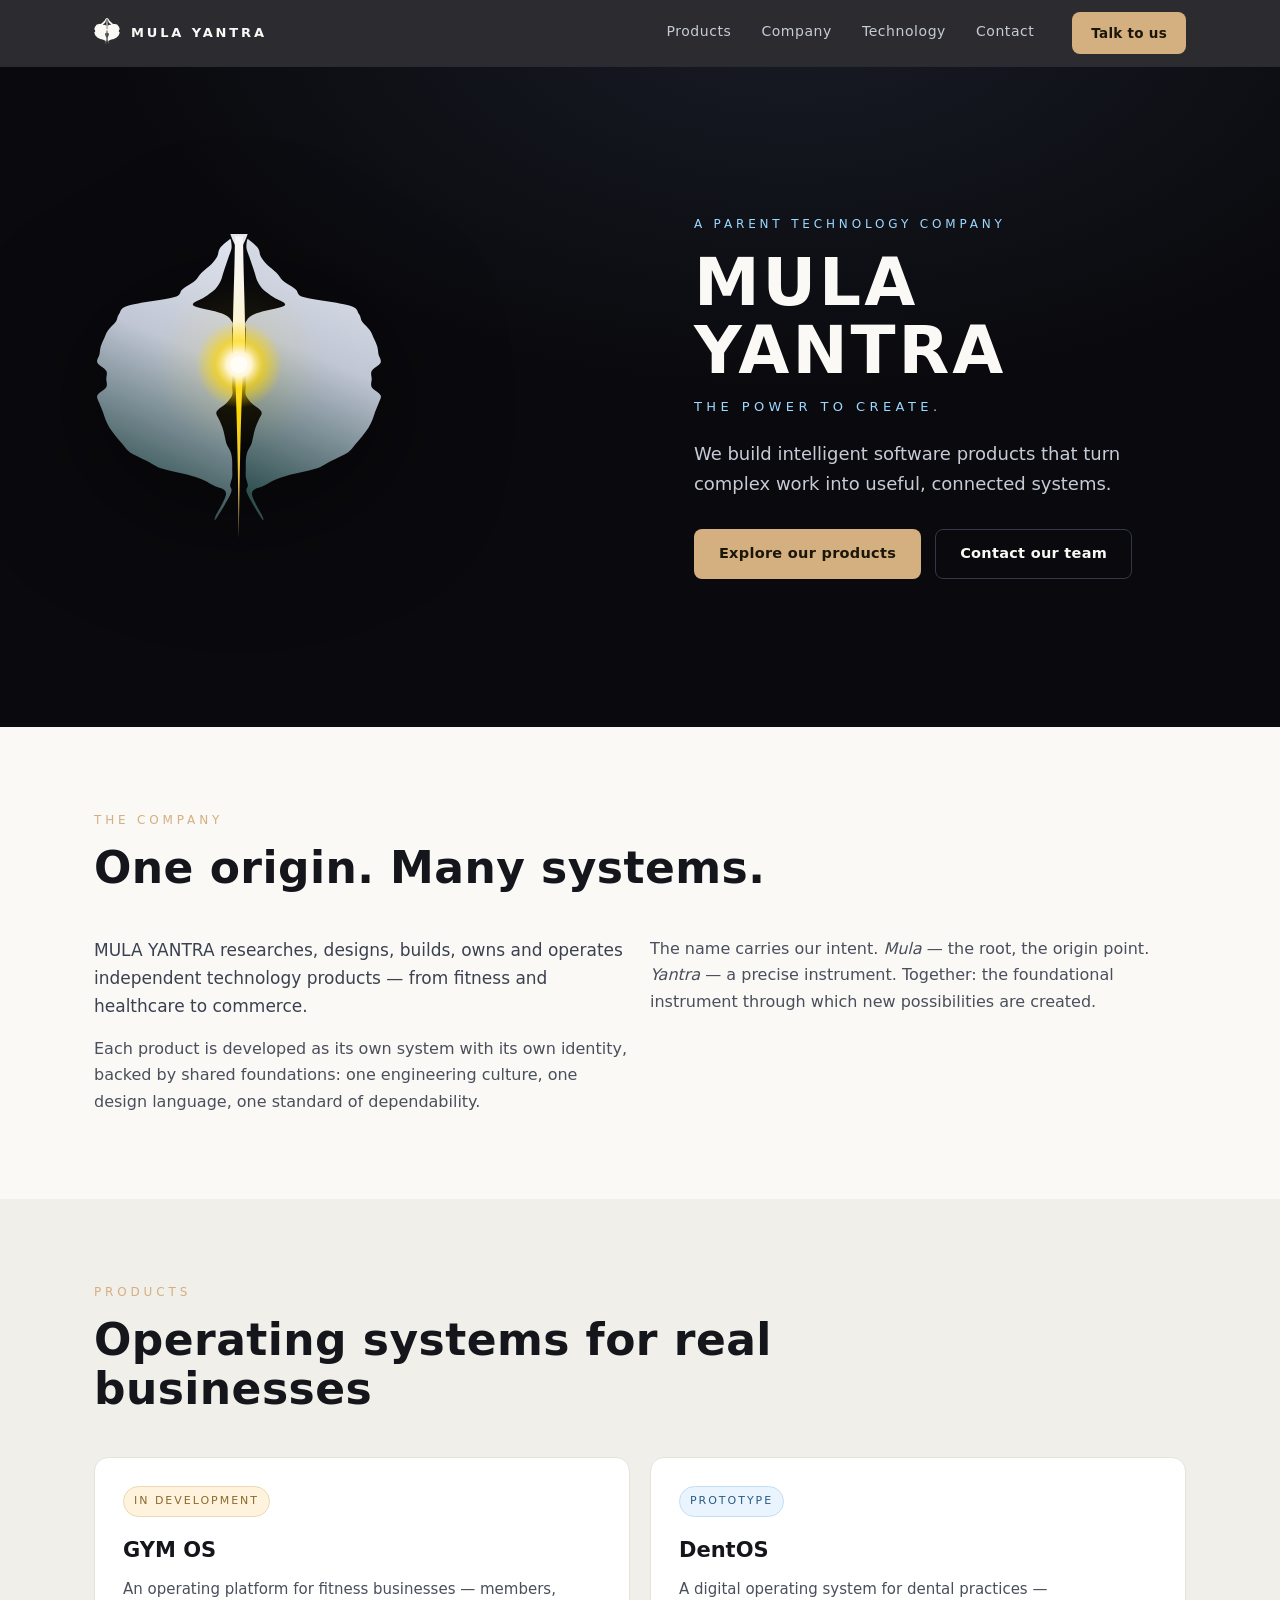
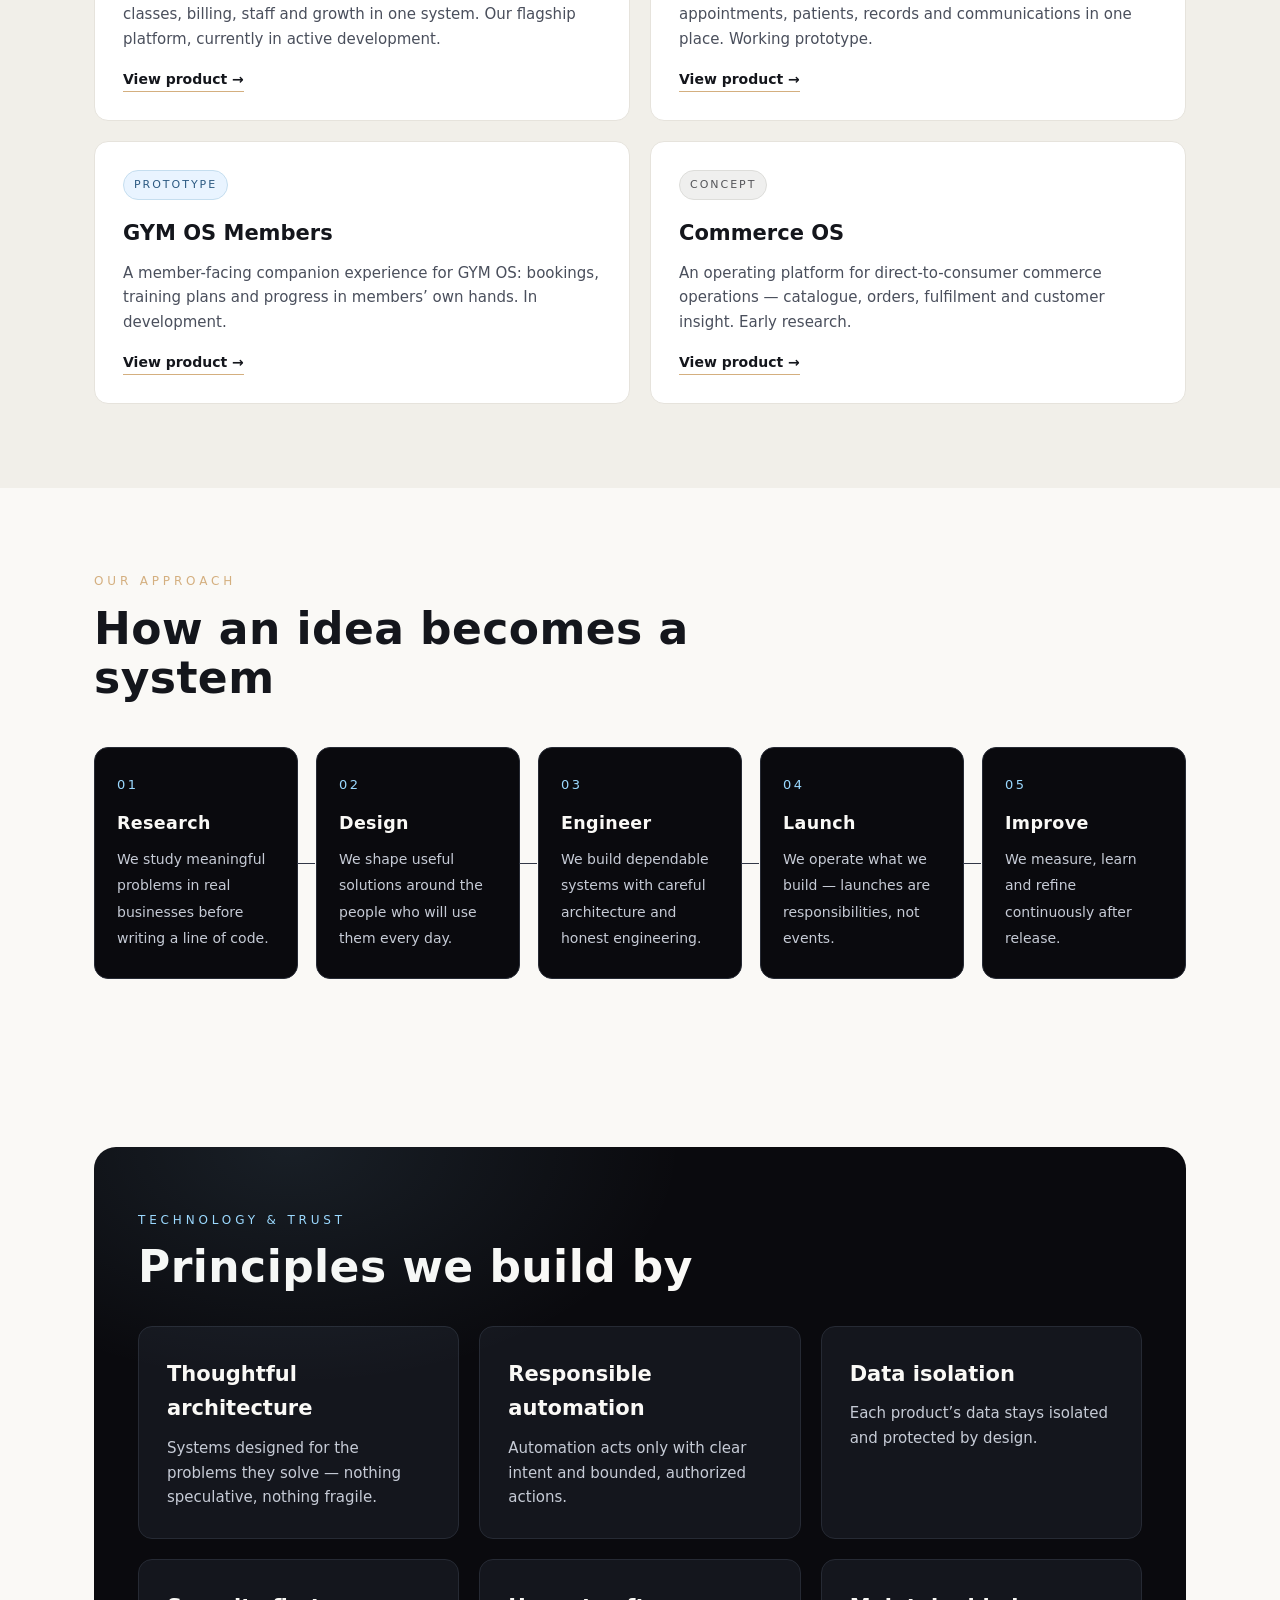
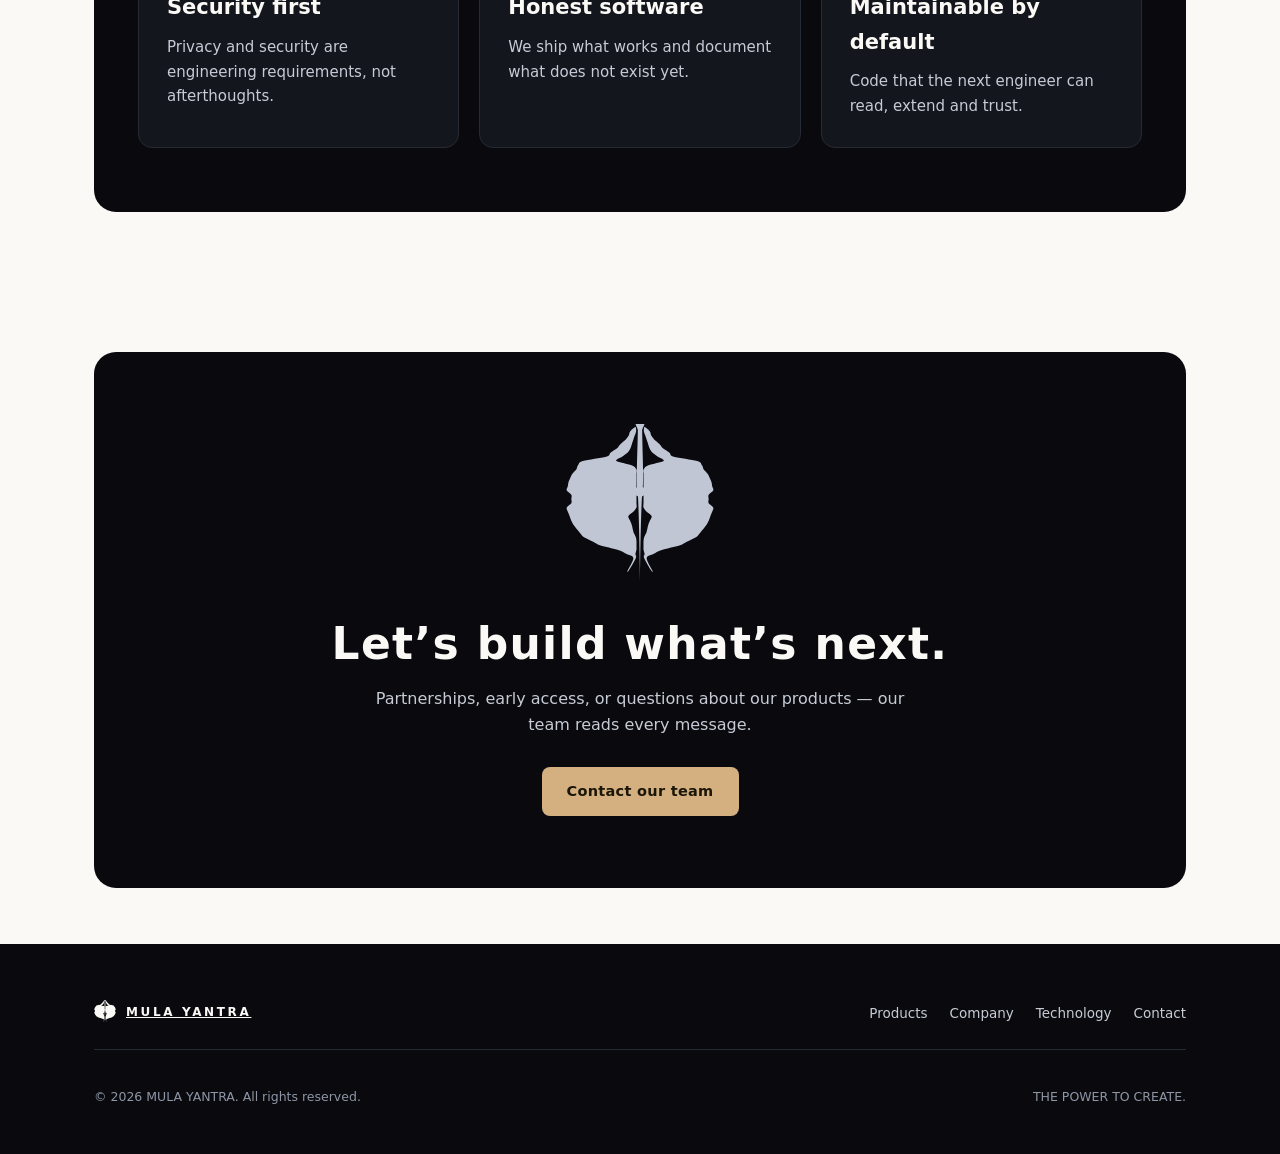
==== commit 07bb328c: "Emblem v4: metallic two-blade mark with origin orb, matched to approved reference" ====
--- a/index.html
+++ b/index.html
@@ -1,14 +1,17 @@
-<!DOCTYPE html><html lang="en"><head><meta charset="utf-8"><meta name="viewport" content="width=device-width,initial-scale=1"><title>MULA YANTRA — The Power to Create</title><meta name="description" content="MULA YANTRA is a parent technology company that researches, builds, owns and operates independent intelligent software products."><meta property="og:type" content="website"><meta property="og:title" content="MULA YANTRA — The Power to Create"><meta property="og:description" content="MULA YANTRA is a parent technology company that researches, builds, owns and operates independent intelligent software products."><meta property="og:site_name" content="MULA YANTRA"><link rel="icon" type="image/svg+xml" href="mark-small.svg"><link rel="preload" href="fonts/SpaceGrotesk.woff2" as="font" type="font/woff2" crossorigin><link rel="preload" href="fonts/Inter.woff2" as="font" type="font/woff2" crossorigin><link rel="stylesheet" href="styles.css"></head><body class=""><a class="skip" href="#main">Skip to content</a><header class="hd"><div class="wrap"><a class="brand" href="index.html"><svg viewBox="0 0 1000 806" aria-hidden="true"><path d="M 187.1 216.1 C 176.9 221.0 177.4 221.5 171.0 229.0 C 164.5 236.6 156.5 246.2 148.4 261.3 C 140.3 276.3 127.4 303.2 122.6 319.4 C 117.7 335.5 118.8 338.7 119.4 358.1 C 119.9 377.4 123.7 421.5 125.8 435.5 C 128.0 449.5 125.8 440.9 132.3 441.9 C 138.7 443.0 153.2 440.3 164.5 441.9 C 175.8 443.5 192.5 451.1 200.0 451.6 C 207.5 452.2 208.1 451.6 209.7 445.2 C 211.3 438.7 208.1 422.0 209.7 412.9 C 211.3 403.8 216.7 395.2 219.4 390.3 C 222.0 385.5 221.0 386.0 225.8 383.9 C 230.6 381.7 242.5 378.5 248.4 377.4 C 254.3 376.3 255.9 375.3 261.3 377.4 C 266.7 379.6 272.6 388.2 280.6 390.3 C 288.7 392.5 302.2 388.7 309.7 390.3 C 317.2 391.9 320.4 395.2 325.8 400.0 C 331.2 404.8 336.6 409.7 341.9 419.4 C 347.3 429.0 351.1 445.7 358.1 458.1 C 365.1 470.4 377.4 473.7 383.9 493.5 C 390.3 513.4 388.7 557.0 396.8 577.4 C 404.8 597.8 421.0 600.0 432.3 616.1 C 443.5 632.3 457.0 663.4 464.5 674.2 C 472.0 684.9 473.7 684.4 477.4 680.6 C 481.2 676.9 486.6 669.4 487.1 651.6 C 487.6 633.9 483.3 589.2 480.6 574.2 C 478.0 559.1 475.8 564.0 471.0 561.3 C 466.1 558.6 457.0 561.8 451.6 558.1 C 446.2 554.3 440.9 544.1 438.7 538.7 C 436.6 533.3 436.6 530.1 438.7 525.8 C 440.9 521.5 449.5 518.3 451.6 512.9 C 453.8 507.5 454.3 502.2 451.6 493.5 C 448.9 484.9 445.2 476.3 435.5 461.3 C 425.8 446.2 404.8 417.2 393.5 403.2 C 382.3 389.2 386.6 392.5 367.7 377.4 C 348.9 362.4 301.6 330.1 280.6 312.9 C 259.7 295.7 250.0 283.9 241.9 274.2 C 233.9 264.5 233.9 260.8 232.3 254.8 C 230.6 248.9 228.5 245.7 232.3 238.7 C 236.0 231.7 251.6 219.4 254.8 212.9 C 258.1 206.5 255.4 202.2 251.6 200.0 C 247.8 197.8 243.0 197.3 232.3 200.0 C 221.5 202.7 197.3 211.3 187.1 216.1 Z" fill="currentColor"/><path d="M 812.9 216.1 C 823.1 221.0 822.6 221.5 829.0 229.0 C 835.5 236.6 843.5 246.2 851.6 261.3 C 859.7 276.3 872.6 303.2 877.4 319.4 C 882.3 335.5 881.2 338.7 880.6 358.1 C 880.1 377.4 876.3 421.5 874.2 435.5 C 872.0 449.5 874.2 440.9 867.7 441.9 C 861.3 443.0 846.8 440.3 835.5 441.9 C 824.2 443.5 807.5 451.1 800.0 451.6 C 792.5 452.2 791.9 451.6 790.3 445.2 C 788.7 438.7 791.9 422.0 790.3 412.9 C 788.7 403.8 783.3 395.2 780.6 390.3 C 778.0 385.5 779.0 386.0 774.2 383.9 C 769.4 381.7 757.5 378.5 751.6 377.4 C 745.7 376.3 744.1 375.3 738.7 377.4 C 733.3 379.6 727.4 388.2 719.4 390.3 C 711.3 392.5 697.8 388.7 690.3 390.3 C 682.8 391.9 679.6 395.2 674.2 400.0 C 668.8 404.8 663.4 409.7 658.1 419.4 C 652.7 429.0 648.9 445.7 641.9 458.1 C 634.9 470.4 622.6 473.7 616.1 493.5 C 609.7 513.4 611.3 557.0 603.2 577.4 C 595.2 597.8 579.0 600.0 567.7 616.1 C 556.5 632.3 543.0 663.4 535.5 674.2 C 528.0 684.9 526.3 684.4 522.6 680.6 C 518.8 676.9 513.4 669.4 512.9 651.6 C 512.4 633.9 516.7 589.2 519.4 574.2 C 522.0 559.1 524.2 564.0 529.0 561.3 C 533.9 558.6 543.0 561.8 548.4 558.1 C 553.8 554.3 559.1 544.1 561.3 538.7 C 563.4 533.3 563.4 530.1 561.3 525.8 C 559.1 521.5 550.5 518.3 548.4 512.9 C 546.2 507.5 545.7 502.2 548.4 493.5 C 551.1 484.9 554.8 476.3 564.5 461.3 C 574.2 446.2 595.2 417.2 606.5 403.2 C 617.7 389.2 613.4 392.5 632.3 377.4 C 651.1 362.4 698.4 330.1 719.4 312.9 C 740.3 295.7 750.0 283.9 758.1 274.2 C 766.1 264.5 766.1 260.8 767.7 254.8 C 769.4 248.9 771.5 245.7 767.7 238.7 C 764.0 231.7 748.4 219.4 745.2 212.9 C 741.9 206.5 744.6 202.2 748.4 200.0 C 752.2 197.8 757.0 197.3 767.7 200.0 C 778.5 202.7 802.7 211.3 812.9 216.1 Z" fill="currentColor"/><path d="M 535.5 71.0 C 546.2 71.0 530.6 69.4 529.0 71.0 C 527.4 72.6 528.0 51.6 525.8 80.6 C 523.7 109.7 522.0 214.5 516.1 245.2 C 510.2 275.8 495.2 257.5 490.3 264.5 C 485.5 271.5 490.3 277.4 487.1 287.1 C 483.9 296.8 476.9 315.1 471.0 322.6 C 465.1 330.1 454.8 329.0 451.6 332.3 C 448.4 335.5 448.4 338.2 451.6 341.9 C 454.8 345.7 466.1 348.4 471.0 354.8 C 475.8 361.3 473.7 372.0 480.6 380.6 C 487.6 389.2 507.0 388.7 512.9 406.5 C 518.8 424.2 514.0 462.4 516.1 487.1 C 518.3 511.8 532.8 543.5 525.8 554.8 C 518.8 566.1 481.2 566.1 474.2 554.8 C 467.2 543.5 481.7 511.8 483.9 487.1 C 486.0 462.4 481.2 424.2 487.1 406.5 C 493.0 388.7 512.4 389.2 519.4 380.6 C 526.3 372.0 524.2 361.3 529.0 354.8 C 533.9 348.4 545.2 345.7 548.4 341.9 C 551.6 338.2 551.6 335.5 548.4 332.3 C 545.2 329.0 534.9 330.1 529.0 322.6 C 523.1 315.1 516.1 296.8 512.9 287.1 C 509.7 277.4 514.5 271.5 509.7 264.5 C 504.8 257.5 489.8 275.8 483.9 245.2 C 478.0 214.5 476.3 109.7 474.2 80.6 C 472.0 51.6 472.6 72.6 471.0 71.0 C 469.4 69.4 453.8 71.0 464.5 71.0 C 475.3 71.0 524.7 71.0 535.5 71.0 Z" fill="currentColor"/></svg><b>MULA&nbsp;YANTRA</b></a><button class="burger" aria-label="Menu" aria-expanded="false" aria-controls="sitenav"><svg width="22" height="14" viewBox="0 0 22 14" fill="none"><path d="M1 1h20M1 7h20M1 13h20" stroke="currentColor" stroke-width="2" stroke-linecap="round"/></svg></button><nav class="nav" id="sitenav" aria-label="Site"><a href="products.html">Products</a><a href="company.html">Company</a><a href="technology.html">Technology</a><a href="contact.html">Contact</a></nav><a class="btn primary cta" href="contact.html" style="padding:9px 18px;font-size:13.5px">Talk to us</a></div></header><main id="main"><section class="hero" aria-label="Introduction"><div class="wrap"><div class="mark"><svg xmlns="http://www.w3.org/2000/svg" viewBox="0 0 1000 806">
+<!DOCTYPE html><html lang="en"><head><meta charset="utf-8"><meta name="viewport" content="width=device-width,initial-scale=1"><title>MULA YANTRA — The Power to Create</title><meta name="description" content="MULA YANTRA is a parent technology company that researches, builds, owns and operates independent intelligent software products."><meta property="og:type" content="website"><meta property="og:title" content="MULA YANTRA — The Power to Create"><meta property="og:description" content="MULA YANTRA is a parent technology company that researches, builds, owns and operates independent intelligent software products."><meta property="og:site_name" content="MULA YANTRA"><link rel="icon" type="image/svg+xml" href="mark-small.svg"><link rel="preload" href="fonts/SpaceGrotesk.woff2" as="font" type="font/woff2" crossorigin><link rel="preload" href="fonts/Inter.woff2" as="font" type="font/woff2" crossorigin><link rel="stylesheet" href="styles.css"></head><body class=""><a class="skip" href="#main">Skip to content</a><header class="hd"><div class="wrap"><a class="brand" href="index.html"><svg viewBox="0 0 1000 1124" aria-hidden="true"><path d="M 464.8 21.1 C 458.5 25.8 440.9 39.9 434.3 49.3 C 427.6 58.7 430.0 68.1 424.9 77.5 C 419.8 86.9 412.8 96.2 403.8 105.6 C 394.8 115.0 380.3 124.4 370.9 133.8 C 361.5 143.2 358.4 152.6 347.4 162.0 C 336.5 171.4 317.3 180.8 305.2 190.1 C 293.0 199.5 305.6 208.9 274.6 218.3 C 243.7 227.7 151.0 237.1 119.7 246.5 C 88.4 255.9 94.3 265.3 86.9 274.6 C 79.4 284.0 81.4 293.4 75.1 302.8 C 68.9 312.2 55.9 321.6 49.3 331.0 C 42.6 340.4 39.5 349.8 35.2 359.2 C 30.9 368.5 26.2 377.9 23.5 387.3 C 20.7 396.7 20.7 406.1 18.8 415.5 C 16.8 424.9 7.8 434.3 11.7 443.7 C 15.6 453.1 37.2 462.4 42.3 471.8 C 47.3 481.2 42.3 490.6 42.3 500.0 C 42.3 509.4 47.3 518.8 42.3 528.2 C 37.2 537.6 15.6 546.9 11.7 556.3 C 7.8 565.7 15.6 575.1 18.8 584.5 C 21.9 593.9 27.0 603.3 30.5 612.7 C 34.0 622.1 36.0 631.5 39.9 640.8 C 43.8 650.2 48.1 659.6 54.0 669.0 C 59.9 678.4 67.7 687.8 75.1 697.2 C 82.6 706.6 90.4 716.0 98.6 725.4 C 106.8 734.7 110.7 744.1 124.4 753.5 C 138.1 762.9 162.0 772.3 180.8 781.7 C 199.5 791.1 208.9 800.5 237.1 809.9 C 265.3 819.2 320.8 828.6 349.8 838.0 C 378.7 847.4 393.2 856.8 410.8 866.2 C 428.4 875.6 454.2 876.0 455.4 894.4 C 456.6 912.8 422.9 962.8 417.8 976.5 C 412.8 990.2 415.9 990.2 424.9 976.5 C 433.9 962.8 464.4 912.8 471.8 894.4 C 479.3 876.0 468.7 875.6 469.5 866.2 C 470.3 856.8 475.4 847.4 476.5 838.0 C 477.7 828.6 476.5 819.2 476.5 809.9 C 476.5 800.5 477.3 791.1 476.5 781.7 C 475.7 772.3 475.0 762.9 471.8 753.5 C 468.7 744.1 461.3 734.7 457.7 725.4 C 454.2 716.0 453.1 706.6 450.7 697.2 C 448.4 687.8 446.8 678.4 443.7 669.0 C 440.5 659.6 435.4 650.2 431.9 640.8 C 428.4 631.5 418.6 622.1 422.5 612.7 C 426.4 603.3 446.4 593.9 455.4 584.5 C 464.4 575.1 473.0 565.7 476.5 556.3 C 480.0 546.9 476.5 537.6 476.5 528.2 C 476.5 518.8 476.5 509.4 476.5 500.0 C 476.5 490.6 476.5 481.2 476.5 471.8 C 476.5 462.4 476.5 453.1 476.5 443.7 C 476.5 434.3 476.5 424.9 476.5 415.5 C 476.5 406.1 476.5 396.7 476.5 387.3 C 476.5 377.9 476.5 368.5 476.5 359.2 C 476.5 349.8 476.5 340.4 476.5 331.0 C 476.5 321.6 482.0 312.2 476.5 302.8 C 471.0 293.4 466.0 284.0 443.7 274.6 C 421.4 265.3 353.3 255.9 342.7 246.5 C 332.2 237.1 367.8 227.7 380.3 218.3 C 392.8 208.9 408.5 199.5 417.8 190.1 C 427.2 180.8 431.9 171.4 436.6 162.0 C 441.3 152.6 442.9 143.2 446.0 133.8 C 449.1 124.4 452.3 115.0 455.4 105.6 C 458.5 96.2 461.7 86.9 464.8 77.5 C 467.9 68.1 473.0 58.7 474.2 49.3 C 475.4 39.9 473.4 25.8 471.8 21.1 C 470.3 16.4 471.0 16.4 464.8 21.1 Z" fill="currentColor"/><path d="M 535.2 21.1 C 541.5 25.8 559.1 39.9 565.7 49.3 C 572.4 58.7 570.0 68.1 575.1 77.5 C 580.2 86.9 587.2 96.2 596.2 105.6 C 605.2 115.0 619.7 124.4 629.1 133.8 C 638.5 143.2 641.6 152.6 652.6 162.0 C 663.5 171.4 682.7 180.8 694.8 190.1 C 707.0 199.5 694.4 208.9 725.4 218.3 C 756.3 227.7 849.0 237.1 880.3 246.5 C 911.6 255.9 905.7 265.3 913.1 274.6 C 920.6 284.0 918.6 293.4 924.9 302.8 C 931.1 312.2 944.1 321.6 950.7 331.0 C 957.4 340.4 960.5 349.8 964.8 359.2 C 969.1 368.5 973.8 377.9 976.5 387.3 C 979.3 396.7 979.3 406.1 981.2 415.5 C 983.2 424.9 992.2 434.3 988.3 443.7 C 984.4 453.1 962.8 462.4 957.7 471.8 C 952.7 481.2 957.7 490.6 957.7 500.0 C 957.7 509.4 952.7 518.8 957.7 528.2 C 962.8 537.6 984.4 546.9 988.3 556.3 C 992.2 565.7 984.4 575.1 981.2 584.5 C 978.1 593.9 973.0 603.3 969.5 612.7 C 966.0 622.1 964.0 631.5 960.1 640.8 C 956.2 650.2 951.9 659.6 946.0 669.0 C 940.1 678.4 932.3 687.8 924.9 697.2 C 917.4 706.6 909.6 716.0 901.4 725.4 C 893.2 734.7 889.3 744.1 875.6 753.5 C 861.9 762.9 838.0 772.3 819.2 781.7 C 800.5 791.1 791.1 800.5 762.9 809.9 C 734.7 819.2 679.2 828.6 650.2 838.0 C 621.3 847.4 606.8 856.8 589.2 866.2 C 571.6 875.6 545.8 876.0 544.6 894.4 C 543.4 912.8 577.1 962.8 582.2 976.5 C 587.2 990.2 584.1 990.2 575.1 976.5 C 566.1 962.8 535.6 912.8 528.2 894.4 C 520.7 876.0 531.3 875.6 530.5 866.2 C 529.7 856.8 524.6 847.4 523.5 838.0 C 522.3 828.6 523.5 819.2 523.5 809.9 C 523.5 800.5 522.7 791.1 523.5 781.7 C 524.3 772.3 525.0 762.9 528.2 753.5 C 531.3 744.1 538.7 734.7 542.3 725.4 C 545.8 716.0 546.9 706.6 549.3 697.2 C 551.6 687.8 553.2 678.4 556.3 669.0 C 559.5 659.6 564.6 650.2 568.1 640.8 C 571.6 631.5 581.4 622.1 577.5 612.7 C 573.6 603.3 553.6 593.9 544.6 584.5 C 535.6 575.1 527.0 565.7 523.5 556.3 C 520.0 546.9 523.5 537.6 523.5 528.2 C 523.5 518.8 523.5 509.4 523.5 500.0 C 523.5 490.6 523.5 481.2 523.5 471.8 C 523.5 462.4 523.5 453.1 523.5 443.7 C 523.5 434.3 523.5 424.9 523.5 415.5 C 523.5 406.1 523.5 396.7 523.5 387.3 C 523.5 377.9 523.5 368.5 523.5 359.2 C 523.5 349.8 523.5 340.4 523.5 331.0 C 523.5 321.6 518.0 312.2 523.5 302.8 C 529.0 293.4 534.0 284.0 556.3 274.6 C 578.6 265.3 646.7 255.9 657.3 246.5 C 667.8 237.1 632.2 227.7 619.7 218.3 C 607.2 208.9 591.5 199.5 582.2 190.1 C 572.8 180.8 568.1 171.4 563.4 162.0 C 558.7 152.6 557.1 143.2 554.0 133.8 C 550.9 124.4 547.7 115.0 544.6 105.6 C 541.5 96.2 538.3 86.9 535.2 77.5 C 532.1 68.1 527.0 58.7 525.8 49.3 C 524.6 39.9 526.6 25.8 528.2 21.1 C 529.7 16.4 529.0 16.4 535.2 21.1 Z" fill="currentColor"/><path d="M 470.0 0 L 530.0 0 C 520.0 28 512.0 42 500.0 62 C 488.0 42 480.0 28 470.0 0 Z" fill="currentColor"/><path d="M 486.0 8 C 485.0 180 472.0 380 484.0 452 C 490.0 500 497.0 760 500.0 1049 C 503.0 760 510.0 500 516.0 452 C 528.0 380 515.0 180 514.0 8 Z" fill="currentColor"/><circle cx="500" cy="450" r="36" fill="currentColor"/></svg><b>MULA&nbsp;YANTRA</b></a><button class="burger" aria-label="Menu" aria-expanded="false" aria-controls="sitenav"><svg width="22" height="14" viewBox="0 0 22 14" fill="none"><path d="M1 1h20M1 7h20M1 13h20" stroke="currentColor" stroke-width="2" stroke-linecap="round"/></svg></button><nav class="nav" id="sitenav" aria-label="Site"><a href="products.html">Products</a><a href="company.html">Company</a><a href="technology.html">Technology</a><a href="contact.html">Contact</a></nav><a class="btn primary cta" href="contact.html" style="padding:9px 18px;font-size:13.5px">Talk to us</a></div></header><main id="main"><section class="hero" aria-label="Introduction"><div class="wrap"><div class="mark"><svg xmlns="http://www.w3.org/2000/svg" viewBox="0 0 1000 1124">
 <defs>
-<linearGradient id="armH" x1="300" y1="180" x2="780" y2="640" gradientUnits="userSpaceOnUse">
-<stop offset="0" stop-color="#E2E6EF"/><stop offset=".45" stop-color="#C0C6D4"/><stop offset="1" stop-color="#67707E"/></linearGradient>
-<linearGradient id="coreH" x1="500" y1="30" x2="500" y2="640" gradientUnits="userSpaceOnUse">
-<stop offset="0" stop-color="#FEFEFD"/><stop offset=".42" stop-color="#D4AF7F"/><stop offset="1" stop-color="#8A6A30"/></linearGradient>
-<linearGradient id="armlight" x1="300" y1="180" x2="780" y2="640" gradientUnits="userSpaceOnUse">
+<linearGradient id="blade" x1="500" y1="0" x2="130" y2="880" gradientUnits="userSpaceOnUse">
+<stop offset="0" stop-color="#E2E6EF"/><stop offset=".45" stop-color="#C0C6D4"/><stop offset="1" stop-color="#2F4F4F"/></linearGradient>
+<linearGradient id="bladeM" x1="870" y1="0" x2="500" y2="880" gradientUnits="userSpaceOnUse">
+<stop offset="0" stop-color="#E2E6EF"/><stop offset=".45" stop-color="#C0C6D4"/><stop offset="1" stop-color="#2F4F4F"/></linearGradient>
+<linearGradient id="needle" x1="500" y1="0" x2="500" y2="1049" gradientUnits="userSpaceOnUse">
+<stop offset="0" stop-color="#F5F5F5"/><stop offset=".42" stop-color="#FFF6D8"/><stop offset=".58" stop-color="#FFD700"/><stop offset="1" stop-color="#D4AF7F"/></linearGradient>
+<linearGradient id="bladeL" x1="500" y1="0" x2="130" y2="880" gradientUnits="userSpaceOnUse">
 <stop offset="0" stop-color="#67707E"/><stop offset="1" stop-color="#2A303A"/></linearGradient>
-<linearGradient id="corelight" x1="500" y1="30" x2="500" y2="640" gradientUnits="userSpaceOnUse">
+<linearGradient id="needleL" x1="500" y1="0" x2="500" y2="1049" gradientUnits="userSpaceOnUse">
 <stop offset="0" stop-color="#B98F55"/><stop offset="1" stop-color="#7A5A28"/></linearGradient>
-<radialGradient id="haloH"><stop offset="0" stop-color="#9BD9FF" stop-opacity=".22"/><stop offset="1" stop-color="#9BD9FF" stop-opacity="0"/></radialGradient>
+<radialGradient id="orb"><stop offset="0" stop-color="#FFFDF5"/><stop offset=".28" stop-color="#FFF6D8"/><stop offset=".55" stop-color="#FFD700" stop-opacity=".65"/><stop offset="1" stop-color="#FFD700" stop-opacity="0"/></radialGradient>
+<radialGradient id="haloH"><stop offset="0" stop-color="#FFD700" stop-opacity=".14"/><stop offset="1" stop-color="#FFD700" stop-opacity="0"/></radialGradient>
 </defs>
-<circle cx="500" cy="340" r="430" fill="url(#haloH)"/><path d="M 187.1 216.1 C 176.9 221.0 177.4 221.5 171.0 229.0 C 164.5 236.6 156.5 246.2 148.4 261.3 C 140.3 276.3 127.4 303.2 122.6 319.4 C 117.7 335.5 118.8 338.7 119.4 358.1 C 119.9 377.4 123.7 421.5 125.8 435.5 C 128.0 449.5 125.8 440.9 132.3 441.9 C 138.7 443.0 153.2 440.3 164.5 441.9 C 175.8 443.5 192.5 451.1 200.0 451.6 C 207.5 452.2 208.1 451.6 209.7 445.2 C 211.3 438.7 208.1 422.0 209.7 412.9 C 211.3 403.8 216.7 395.2 219.4 390.3 C 222.0 385.5 221.0 386.0 225.8 383.9 C 230.6 381.7 242.5 378.5 248.4 377.4 C 254.3 376.3 255.9 375.3 261.3 377.4 C 266.7 379.6 272.6 388.2 280.6 390.3 C 288.7 392.5 302.2 388.7 309.7 390.3 C 317.2 391.9 320.4 395.2 325.8 400.0 C 331.2 404.8 336.6 409.7 341.9 419.4 C 347.3 429.0 351.1 445.7 358.1 458.1 C 365.1 470.4 377.4 473.7 383.9 493.5 C 390.3 513.4 388.7 557.0 396.8 577.4 C 404.8 597.8 421.0 600.0 432.3 616.1 C 443.5 632.3 457.0 663.4 464.5 674.2 C 472.0 684.9 473.7 684.4 477.4 680.6 C 481.2 676.9 486.6 669.4 487.1 651.6 C 487.6 633.9 483.3 589.2 480.6 574.2 C 478.0 559.1 475.8 564.0 471.0 561.3 C 466.1 558.6 457.0 561.8 451.6 558.1 C 446.2 554.3 440.9 544.1 438.7 538.7 C 436.6 533.3 436.6 530.1 438.7 525.8 C 440.9 521.5 449.5 518.3 451.6 512.9 C 453.8 507.5 454.3 502.2 451.6 493.5 C 448.9 484.9 445.2 476.3 435.5 461.3 C 425.8 446.2 404.8 417.2 393.5 403.2 C 382.3 389.2 386.6 392.5 367.7 377.4 C 348.9 362.4 301.6 330.1 280.6 312.9 C 259.7 295.7 250.0 283.9 241.9 274.2 C 233.9 264.5 233.9 260.8 232.3 254.8 C 230.6 248.9 228.5 245.7 232.3 238.7 C 236.0 231.7 251.6 219.4 254.8 212.9 C 258.1 206.5 255.4 202.2 251.6 200.0 C 247.8 197.8 243.0 197.3 232.3 200.0 C 221.5 202.7 197.3 211.3 187.1 216.1 Z" fill="url(#armH)"/><path d="M 812.9 216.1 C 823.1 221.0 822.6 221.5 829.0 229.0 C 835.5 236.6 843.5 246.2 851.6 261.3 C 859.7 276.3 872.6 303.2 877.4 319.4 C 882.3 335.5 881.2 338.7 880.6 358.1 C 880.1 377.4 876.3 421.5 874.2 435.5 C 872.0 449.5 874.2 440.9 867.7 441.9 C 861.3 443.0 846.8 440.3 835.5 441.9 C 824.2 443.5 807.5 451.1 800.0 451.6 C 792.5 452.2 791.9 451.6 790.3 445.2 C 788.7 438.7 791.9 422.0 790.3 412.9 C 788.7 403.8 783.3 395.2 780.6 390.3 C 778.0 385.5 779.0 386.0 774.2 383.9 C 769.4 381.7 757.5 378.5 751.6 377.4 C 745.7 376.3 744.1 375.3 738.7 377.4 C 733.3 379.6 727.4 388.2 719.4 390.3 C 711.3 392.5 697.8 388.7 690.3 390.3 C 682.8 391.9 679.6 395.2 674.2 400.0 C 668.8 404.8 663.4 409.7 658.1 419.4 C 652.7 429.0 648.9 445.7 641.9 458.1 C 634.9 470.4 622.6 473.7 616.1 493.5 C 609.7 513.4 611.3 557.0 603.2 577.4 C 595.2 597.8 579.0 600.0 567.7 616.1 C 556.5 632.3 543.0 663.4 535.5 674.2 C 528.0 684.9 526.3 684.4 522.6 680.6 C 518.8 676.9 513.4 669.4 512.9 651.6 C 512.4 633.9 516.7 589.2 519.4 574.2 C 522.0 559.1 524.2 564.0 529.0 561.3 C 533.9 558.6 543.0 561.8 548.4 558.1 C 553.8 554.3 559.1 544.1 561.3 538.7 C 563.4 533.3 563.4 530.1 561.3 525.8 C 559.1 521.5 550.5 518.3 548.4 512.9 C 546.2 507.5 545.7 502.2 548.4 493.5 C 551.1 484.9 554.8 476.3 564.5 461.3 C 574.2 446.2 595.2 417.2 606.5 403.2 C 617.7 389.2 613.4 392.5 632.3 377.4 C 651.1 362.4 698.4 330.1 719.4 312.9 C 740.3 295.7 750.0 283.9 758.1 274.2 C 766.1 264.5 766.1 260.8 767.7 254.8 C 769.4 248.9 771.5 245.7 767.7 238.7 C 764.0 231.7 748.4 219.4 745.2 212.9 C 741.9 206.5 744.6 202.2 748.4 200.0 C 752.2 197.8 757.0 197.3 767.7 200.0 C 778.5 202.7 802.7 211.3 812.9 216.1 Z" fill="url(#armH)"/><path d="M 535.5 71.0 C 546.2 71.0 530.6 69.4 529.0 71.0 C 527.4 72.6 528.0 51.6 525.8 80.6 C 523.7 109.7 522.0 214.5 516.1 245.2 C 510.2 275.8 495.2 257.5 490.3 264.5 C 485.5 271.5 490.3 277.4 487.1 287.1 C 483.9 296.8 476.9 315.1 471.0 322.6 C 465.1 330.1 454.8 329.0 451.6 332.3 C 448.4 335.5 448.4 338.2 451.6 341.9 C 454.8 345.7 466.1 348.4 471.0 354.8 C 475.8 361.3 473.7 372.0 480.6 380.6 C 487.6 389.2 507.0 388.7 512.9 406.5 C 518.8 424.2 514.0 462.4 516.1 487.1 C 518.3 511.8 532.8 543.5 525.8 554.8 C 518.8 566.1 481.2 566.1 474.2 554.8 C 467.2 543.5 481.7 511.8 483.9 487.1 C 486.0 462.4 481.2 424.2 487.1 406.5 C 493.0 388.7 512.4 389.2 519.4 380.6 C 526.3 372.0 524.2 361.3 529.0 354.8 C 533.9 348.4 545.2 345.7 548.4 341.9 C 551.6 338.2 551.6 335.5 548.4 332.3 C 545.2 329.0 534.9 330.1 529.0 322.6 C 523.1 315.1 516.1 296.8 512.9 287.1 C 509.7 277.4 514.5 271.5 509.7 264.5 C 504.8 257.5 489.8 275.8 483.9 245.2 C 478.0 214.5 476.3 109.7 474.2 80.6 C 472.0 51.6 472.6 72.6 471.0 71.0 C 469.4 69.4 453.8 71.0 464.5 71.0 C 475.3 71.0 524.7 71.0 535.5 71.0 Z" fill="url(#coreH)"/>
-</svg></div><div><p class="kicker ice">A parent technology company</p><h1>MULA YANTRA</h1><p class="tagline">The Power to Create.</p><p class="lede">We build intelligent software products that turn complex work into useful, connected systems.</p><div class="acts"><a class="btn primary" href="products.html">Explore our products</a><a class="btn ghost" href="contact.html">Contact our team</a></div></div></div></section><section><div class="wrap"><div class="shead reveal"><p class="kicker">The company</p><h2>One origin. Many systems.</h2></div><div class="grid2"><div class="reveal"><p style="margin:0 0 16px;color:#3B4150;font-size:17px">MULA YANTRA researches, designs, builds, owns and operates independent technology products — from fitness and healthcare to commerce.</p><p style="margin:0;color:#4A4F5C">Each product is developed as its own system with its own identity, backed by shared foundations: one engineering culture, one design language, one standard of dependability.</p></div><div class="reveal"><p style="margin:0;color:#4A4F5C">The name carries our intent. <em>Mula</em> — the root, the origin point. <em>Yantra</em> — a precise instrument. Together: the foundational instrument through which new possibilities are created.</p></div></div></div></section><section style="background:var(--bone-2)"><div class="wrap"><div class="shead reveal"><p class="kicker">Products</p><h2>Operating systems for real businesses</h2></div><div class="grid2"><div class="card reveal"><span class="badge dev">In development</span><h3>GYM OS</h3><p>An operating platform for fitness businesses — members, classes, billing, staff and growth in one system. Our flagship platform, currently in active development.</p><a class="more" href="products.html">View product →</a></div><div class="card reveal"><span class="badge proto">Prototype</span><h3>DentOS</h3><p>A digital operating system for dental practices — appointments, patients, records and communications in one place. Working prototype.</p><a class="more" href="products.html">View product →</a></div><div class="card reveal"><span class="badge proto">Prototype</span><h3>GYM OS Members</h3><p>A member-facing companion experience for GYM OS: bookings, training plans and progress in members’ own hands. In development.</p><a class="more" href="products.html">View product →</a></div><div class="card reveal"><span class="badge concept">Concept</span><h3>Commerce OS</h3><p>An operating platform for direct-to-consumer commerce operations — catalogue, orders, fulfilment and customer insight. Early research.</p><a class="more" href="products.html">View product →</a></div></div></div></section><section><div class="wrap"><div class="shead reveal"><p class="kicker">Our approach</p><h2>How an idea becomes a system</h2></div><ol class="steps reveal"><li><b>Research</b><span>We study meaningful problems in real businesses before writing a line of code.</span></li><li><b>Design</b><span>We shape useful solutions around the people who will use them every day.</span></li><li><b>Engineer</b><span>We build dependable systems with careful architecture and honest engineering.</span></li><li><b>Launch</b><span>We operate what we build — launches are responsibilities, not events.</span></li><li><b>Improve</b><span>We measure, learn and refine continuously after release.</span></li></ol></div></section><section><div class="wrap"><div class="band" style="padding:64px 44px"><div class="shead reveal" style="margin-bottom:34px"><p class="kicker">Technology &amp; trust</p><h2 style="color:var(--ink)">Principles we build by</h2></div><div class="grid3 reveal"><div class="card"><h3>Thoughtful architecture</h3><p>Systems designed for the problems they solve — nothing speculative, nothing fragile.</p></div><div class="card"><h3>Responsible automation</h3><p>Automation acts only with clear intent and bounded, authorized actions.</p></div><div class="card"><h3>Data isolation</h3><p>Each product’s data stays isolated and protected by design.</p></div><div class="card"><h3>Security first</h3><p>Privacy and security are engineering requirements, not afterthoughts.</p></div><div class="card"><h3>Honest software</h3><p>We ship what works and document what does not exist yet.</p></div><div class="card"><h3>Maintainable by default</h3><p>Code that the next engineer can read, extend and trust.</p></div></div></div></div></section><section class="tight"><div class="wrap"><div class="closing reveal"><div class="mark"><svg viewBox="0 0 1000 806" aria-hidden="true"><path d="M 187.1 216.1 C 176.9 221.0 177.4 221.5 171.0 229.0 C 164.5 236.6 156.5 246.2 148.4 261.3 C 140.3 276.3 127.4 303.2 122.6 319.4 C 117.7 335.5 118.8 338.7 119.4 358.1 C 119.9 377.4 123.7 421.5 125.8 435.5 C 128.0 449.5 125.8 440.9 132.3 441.9 C 138.7 443.0 153.2 440.3 164.5 441.9 C 175.8 443.5 192.5 451.1 200.0 451.6 C 207.5 452.2 208.1 451.6 209.7 445.2 C 211.3 438.7 208.1 422.0 209.7 412.9 C 211.3 403.8 216.7 395.2 219.4 390.3 C 222.0 385.5 221.0 386.0 225.8 383.9 C 230.6 381.7 242.5 378.5 248.4 377.4 C 254.3 376.3 255.9 375.3 261.3 377.4 C 266.7 379.6 272.6 388.2 280.6 390.3 C 288.7 392.5 302.2 388.7 309.7 390.3 C 317.2 391.9 320.4 395.2 325.8 400.0 C 331.2 404.8 336.6 409.7 341.9 419.4 C 347.3 429.0 351.1 445.7 358.1 458.1 C 365.1 470.4 377.4 473.7 383.9 493.5 C 390.3 513.4 388.7 557.0 396.8 577.4 C 404.8 597.8 421.0 600.0 432.3 616.1 C 443.5 632.3 457.0 663.4 464.5 674.2 C 472.0 684.9 473.7 684.4 477.4 680.6 C 481.2 676.9 486.6 669.4 487.1 651.6 C 487.6 633.9 483.3 589.2 480.6 574.2 C 478.0 559.1 475.8 564.0 471.0 561.3 C 466.1 558.6 457.0 561.8 451.6 558.1 C 446.2 554.3 440.9 544.1 438.7 538.7 C 436.6 533.3 436.6 530.1 438.7 525.8 C 440.9 521.5 449.5 518.3 451.6 512.9 C 453.8 507.5 454.3 502.2 451.6 493.5 C 448.9 484.9 445.2 476.3 435.5 461.3 C 425.8 446.2 404.8 417.2 393.5 403.2 C 382.3 389.2 386.6 392.5 367.7 377.4 C 348.9 362.4 301.6 330.1 280.6 312.9 C 259.7 295.7 250.0 283.9 241.9 274.2 C 233.9 264.5 233.9 260.8 232.3 254.8 C 230.6 248.9 228.5 245.7 232.3 238.7 C 236.0 231.7 251.6 219.4 254.8 212.9 C 258.1 206.5 255.4 202.2 251.6 200.0 C 247.8 197.8 243.0 197.3 232.3 200.0 C 221.5 202.7 197.3 211.3 187.1 216.1 Z" fill="#C0C6D4"/><path d="M 812.9 216.1 C 823.1 221.0 822.6 221.5 829.0 229.0 C 835.5 236.6 843.5 246.2 851.6 261.3 C 859.7 276.3 872.6 303.2 877.4 319.4 C 882.3 335.5 881.2 338.7 880.6 358.1 C 880.1 377.4 876.3 421.5 874.2 435.5 C 872.0 449.5 874.2 440.9 867.7 441.9 C 861.3 443.0 846.8 440.3 835.5 441.9 C 824.2 443.5 807.5 451.1 800.0 451.6 C 792.5 452.2 791.9 451.6 790.3 445.2 C 788.7 438.7 791.9 422.0 790.3 412.9 C 788.7 403.8 783.3 395.2 780.6 390.3 C 778.0 385.5 779.0 386.0 774.2 383.9 C 769.4 381.7 757.5 378.5 751.6 377.4 C 745.7 376.3 744.1 375.3 738.7 377.4 C 733.3 379.6 727.4 388.2 719.4 390.3 C 711.3 392.5 697.8 388.7 690.3 390.3 C 682.8 391.9 679.6 395.2 674.2 400.0 C 668.8 404.8 663.4 409.7 658.1 419.4 C 652.7 429.0 648.9 445.7 641.9 458.1 C 634.9 470.4 622.6 473.7 616.1 493.5 C 609.7 513.4 611.3 557.0 603.2 577.4 C 595.2 597.8 579.0 600.0 567.7 616.1 C 556.5 632.3 543.0 663.4 535.5 674.2 C 528.0 684.9 526.3 684.4 522.6 680.6 C 518.8 676.9 513.4 669.4 512.9 651.6 C 512.4 633.9 516.7 589.2 519.4 574.2 C 522.0 559.1 524.2 564.0 529.0 561.3 C 533.9 558.6 543.0 561.8 548.4 558.1 C 553.8 554.3 559.1 544.1 561.3 538.7 C 563.4 533.3 563.4 530.1 561.3 525.8 C 559.1 521.5 550.5 518.3 548.4 512.9 C 546.2 507.5 545.7 502.2 548.4 493.5 C 551.1 484.9 554.8 476.3 564.5 461.3 C 574.2 446.2 595.2 417.2 606.5 403.2 C 617.7 389.2 613.4 392.5 632.3 377.4 C 651.1 362.4 698.4 330.1 719.4 312.9 C 740.3 295.7 750.0 283.9 758.1 274.2 C 766.1 264.5 766.1 260.8 767.7 254.8 C 769.4 248.9 771.5 245.7 767.7 238.7 C 764.0 231.7 748.4 219.4 745.2 212.9 C 741.9 206.5 744.6 202.2 748.4 200.0 C 752.2 197.8 757.0 197.3 767.7 200.0 C 778.5 202.7 802.7 211.3 812.9 216.1 Z" fill="#C0C6D4"/><path d="M 535.5 71.0 C 546.2 71.0 530.6 69.4 529.0 71.0 C 527.4 72.6 528.0 51.6 525.8 80.6 C 523.7 109.7 522.0 214.5 516.1 245.2 C 510.2 275.8 495.2 257.5 490.3 264.5 C 485.5 271.5 490.3 277.4 487.1 287.1 C 483.9 296.8 476.9 315.1 471.0 322.6 C 465.1 330.1 454.8 329.0 451.6 332.3 C 448.4 335.5 448.4 338.2 451.6 341.9 C 454.8 345.7 466.1 348.4 471.0 354.8 C 475.8 361.3 473.7 372.0 480.6 380.6 C 487.6 389.2 507.0 388.7 512.9 406.5 C 518.8 424.2 514.0 462.4 516.1 487.1 C 518.3 511.8 532.8 543.5 525.8 554.8 C 518.8 566.1 481.2 566.1 474.2 554.8 C 467.2 543.5 481.7 511.8 483.9 487.1 C 486.0 462.4 481.2 424.2 487.1 406.5 C 493.0 388.7 512.4 389.2 519.4 380.6 C 526.3 372.0 524.2 361.3 529.0 354.8 C 533.9 348.4 545.2 345.7 548.4 341.9 C 551.6 338.2 551.6 335.5 548.4 332.3 C 545.2 329.0 534.9 330.1 529.0 322.6 C 523.1 315.1 516.1 296.8 512.9 287.1 C 509.7 277.4 514.5 271.5 509.7 264.5 C 504.8 257.5 489.8 275.8 483.9 245.2 C 478.0 214.5 476.3 109.7 474.2 80.6 C 472.0 51.6 472.6 72.6 471.0 71.0 C 469.4 69.4 453.8 71.0 464.5 71.0 C 475.3 71.0 524.7 71.0 535.5 71.0 Z" fill="#C0C6D4"/></svg></div><h2>Let’s build what’s next.</h2><p>Partnerships, early access, or questions about our products — our team reads every message.</p><a class="btn primary" href="contact.html">Contact our team</a></div></div></section></main><footer class="ft"><div class="wrap"><div class="top"><a class="fbrand" href="index.html"><svg viewBox="0 0 1000 806" aria-hidden="true"><path d="M 187.1 216.1 C 176.9 221.0 177.4 221.5 171.0 229.0 C 164.5 236.6 156.5 246.2 148.4 261.3 C 140.3 276.3 127.4 303.2 122.6 319.4 C 117.7 335.5 118.8 338.7 119.4 358.1 C 119.9 377.4 123.7 421.5 125.8 435.5 C 128.0 449.5 125.8 440.9 132.3 441.9 C 138.7 443.0 153.2 440.3 164.5 441.9 C 175.8 443.5 192.5 451.1 200.0 451.6 C 207.5 452.2 208.1 451.6 209.7 445.2 C 211.3 438.7 208.1 422.0 209.7 412.9 C 211.3 403.8 216.7 395.2 219.4 390.3 C 222.0 385.5 221.0 386.0 225.8 383.9 C 230.6 381.7 242.5 378.5 248.4 377.4 C 254.3 376.3 255.9 375.3 261.3 377.4 C 266.7 379.6 272.6 388.2 280.6 390.3 C 288.7 392.5 302.2 388.7 309.7 390.3 C 317.2 391.9 320.4 395.2 325.8 400.0 C 331.2 404.8 336.6 409.7 341.9 419.4 C 347.3 429.0 351.1 445.7 358.1 458.1 C 365.1 470.4 377.4 473.7 383.9 493.5 C 390.3 513.4 388.7 557.0 396.8 577.4 C 404.8 597.8 421.0 600.0 432.3 616.1 C 443.5 632.3 457.0 663.4 464.5 674.2 C 472.0 684.9 473.7 684.4 477.4 680.6 C 481.2 676.9 486.6 669.4 487.1 651.6 C 487.6 633.9 483.3 589.2 480.6 574.2 C 478.0 559.1 475.8 564.0 471.0 561.3 C 466.1 558.6 457.0 561.8 451.6 558.1 C 446.2 554.3 440.9 544.1 438.7 538.7 C 436.6 533.3 436.6 530.1 438.7 525.8 C 440.9 521.5 449.5 518.3 451.6 512.9 C 453.8 507.5 454.3 502.2 451.6 493.5 C 448.9 484.9 445.2 476.3 435.5 461.3 C 425.8 446.2 404.8 417.2 393.5 403.2 C 382.3 389.2 386.6 392.5 367.7 377.4 C 348.9 362.4 301.6 330.1 280.6 312.9 C 259.7 295.7 250.0 283.9 241.9 274.2 C 233.9 264.5 233.9 260.8 232.3 254.8 C 230.6 248.9 228.5 245.7 232.3 238.7 C 236.0 231.7 251.6 219.4 254.8 212.9 C 258.1 206.5 255.4 202.2 251.6 200.0 C 247.8 197.8 243.0 197.3 232.3 200.0 C 221.5 202.7 197.3 211.3 187.1 216.1 Z" fill="currentColor"/><path d="M 812.9 216.1 C 823.1 221.0 822.6 221.5 829.0 229.0 C 835.5 236.6 843.5 246.2 851.6 261.3 C 859.7 276.3 872.6 303.2 877.4 319.4 C 882.3 335.5 881.2 338.7 880.6 358.1 C 880.1 377.4 876.3 421.5 874.2 435.5 C 872.0 449.5 874.2 440.9 867.7 441.9 C 861.3 443.0 846.8 440.3 835.5 441.9 C 824.2 443.5 807.5 451.1 800.0 451.6 C 792.5 452.2 791.9 451.6 790.3 445.2 C 788.7 438.7 791.9 422.0 790.3 412.9 C 788.7 403.8 783.3 395.2 780.6 390.3 C 778.0 385.5 779.0 386.0 774.2 383.9 C 769.4 381.7 757.5 378.5 751.6 377.4 C 745.7 376.3 744.1 375.3 738.7 377.4 C 733.3 379.6 727.4 388.2 719.4 390.3 C 711.3 392.5 697.8 388.7 690.3 390.3 C 682.8 391.9 679.6 395.2 674.2 400.0 C 668.8 404.8 663.4 409.7 658.1 419.4 C 652.7 429.0 648.9 445.7 641.9 458.1 C 634.9 470.4 622.6 473.7 616.1 493.5 C 609.7 513.4 611.3 557.0 603.2 577.4 C 595.2 597.8 579.0 600.0 567.7 616.1 C 556.5 632.3 543.0 663.4 535.5 674.2 C 528.0 684.9 526.3 684.4 522.6 680.6 C 518.8 676.9 513.4 669.4 512.9 651.6 C 512.4 633.9 516.7 589.2 519.4 574.2 C 522.0 559.1 524.2 564.0 529.0 561.3 C 533.9 558.6 543.0 561.8 548.4 558.1 C 553.8 554.3 559.1 544.1 561.3 538.7 C 563.4 533.3 563.4 530.1 561.3 525.8 C 559.1 521.5 550.5 518.3 548.4 512.9 C 546.2 507.5 545.7 502.2 548.4 493.5 C 551.1 484.9 554.8 476.3 564.5 461.3 C 574.2 446.2 595.2 417.2 606.5 403.2 C 617.7 389.2 613.4 392.5 632.3 377.4 C 651.1 362.4 698.4 330.1 719.4 312.9 C 740.3 295.7 750.0 283.9 758.1 274.2 C 766.1 264.5 766.1 260.8 767.7 254.8 C 769.4 248.9 771.5 245.7 767.7 238.7 C 764.0 231.7 748.4 219.4 745.2 212.9 C 741.9 206.5 744.6 202.2 748.4 200.0 C 752.2 197.8 757.0 197.3 767.7 200.0 C 778.5 202.7 802.7 211.3 812.9 216.1 Z" fill="currentColor"/><path d="M 535.5 71.0 C 546.2 71.0 530.6 69.4 529.0 71.0 C 527.4 72.6 528.0 51.6 525.8 80.6 C 523.7 109.7 522.0 214.5 516.1 245.2 C 510.2 275.8 495.2 257.5 490.3 264.5 C 485.5 271.5 490.3 277.4 487.1 287.1 C 483.9 296.8 476.9 315.1 471.0 322.6 C 465.1 330.1 454.8 329.0 451.6 332.3 C 448.4 335.5 448.4 338.2 451.6 341.9 C 454.8 345.7 466.1 348.4 471.0 354.8 C 475.8 361.3 473.7 372.0 480.6 380.6 C 487.6 389.2 507.0 388.7 512.9 406.5 C 518.8 424.2 514.0 462.4 516.1 487.1 C 518.3 511.8 532.8 543.5 525.8 554.8 C 518.8 566.1 481.2 566.1 474.2 554.8 C 467.2 543.5 481.7 511.8 483.9 487.1 C 486.0 462.4 481.2 424.2 487.1 406.5 C 493.0 388.7 512.4 389.2 519.4 380.6 C 526.3 372.0 524.2 361.3 529.0 354.8 C 533.9 348.4 545.2 345.7 548.4 341.9 C 551.6 338.2 551.6 335.5 548.4 332.3 C 545.2 329.0 534.9 330.1 529.0 322.6 C 523.1 315.1 516.1 296.8 512.9 287.1 C 509.7 277.4 514.5 271.5 509.7 264.5 C 504.8 257.5 489.8 275.8 483.9 245.2 C 478.0 214.5 476.3 109.7 474.2 80.6 C 472.0 51.6 472.6 72.6 471.0 71.0 C 469.4 69.4 453.8 71.0 464.5 71.0 C 475.3 71.0 524.7 71.0 535.5 71.0 Z" fill="currentColor"/></svg><b>MULA&nbsp;YANTRA</b></a><nav aria-label="Footer"><a href="products.html">Products</a><a href="company.html">Company</a><a href="technology.html">Technology</a><a href="contact.html">Contact</a></nav></div><hr><div class="fine"><p>&copy; <span data-year>2026</span> MULA YANTRA. All rights reserved.</p><p>THE POWER TO CREATE.</p></div></div></footer><script src="app.js" defer></script></body></html>+<path d="M 464.8 21.1 C 458.5 25.8 440.9 39.9 434.3 49.3 C 427.6 58.7 430.0 68.1 424.9 77.5 C 419.8 86.9 412.8 96.2 403.8 105.6 C 394.8 115.0 380.3 124.4 370.9 133.8 C 361.5 143.2 358.4 152.6 347.4 162.0 C 336.5 171.4 317.3 180.8 305.2 190.1 C 293.0 199.5 305.6 208.9 274.6 218.3 C 243.7 227.7 151.0 237.1 119.7 246.5 C 88.4 255.9 94.3 265.3 86.9 274.6 C 79.4 284.0 81.4 293.4 75.1 302.8 C 68.9 312.2 55.9 321.6 49.3 331.0 C 42.6 340.4 39.5 349.8 35.2 359.2 C 30.9 368.5 26.2 377.9 23.5 387.3 C 20.7 396.7 20.7 406.1 18.8 415.5 C 16.8 424.9 7.8 434.3 11.7 443.7 C 15.6 453.1 37.2 462.4 42.3 471.8 C 47.3 481.2 42.3 490.6 42.3 500.0 C 42.3 509.4 47.3 518.8 42.3 528.2 C 37.2 537.6 15.6 546.9 11.7 556.3 C 7.8 565.7 15.6 575.1 18.8 584.5 C 21.9 593.9 27.0 603.3 30.5 612.7 C 34.0 622.1 36.0 631.5 39.9 640.8 C 43.8 650.2 48.1 659.6 54.0 669.0 C 59.9 678.4 67.7 687.8 75.1 697.2 C 82.6 706.6 90.4 716.0 98.6 725.4 C 106.8 734.7 110.7 744.1 124.4 753.5 C 138.1 762.9 162.0 772.3 180.8 781.7 C 199.5 791.1 208.9 800.5 237.1 809.9 C 265.3 819.2 320.8 828.6 349.8 838.0 C 378.7 847.4 393.2 856.8 410.8 866.2 C 428.4 875.6 454.2 876.0 455.4 894.4 C 456.6 912.8 422.9 962.8 417.8 976.5 C 412.8 990.2 415.9 990.2 424.9 976.5 C 433.9 962.8 464.4 912.8 471.8 894.4 C 479.3 876.0 468.7 875.6 469.5 866.2 C 470.3 856.8 475.4 847.4 476.5 838.0 C 477.7 828.6 476.5 819.2 476.5 809.9 C 476.5 800.5 477.3 791.1 476.5 781.7 C 475.7 772.3 475.0 762.9 471.8 753.5 C 468.7 744.1 461.3 734.7 457.7 725.4 C 454.2 716.0 453.1 706.6 450.7 697.2 C 448.4 687.8 446.8 678.4 443.7 669.0 C 440.5 659.6 435.4 650.2 431.9 640.8 C 428.4 631.5 418.6 622.1 422.5 612.7 C 426.4 603.3 446.4 593.9 455.4 584.5 C 464.4 575.1 473.0 565.7 476.5 556.3 C 480.0 546.9 476.5 537.6 476.5 528.2 C 476.5 518.8 476.5 509.4 476.5 500.0 C 476.5 490.6 476.5 481.2 476.5 471.8 C 476.5 462.4 476.5 453.1 476.5 443.7 C 476.5 434.3 476.5 424.9 476.5 415.5 C 476.5 406.1 476.5 396.7 476.5 387.3 C 476.5 377.9 476.5 368.5 476.5 359.2 C 476.5 349.8 476.5 340.4 476.5 331.0 C 476.5 321.6 482.0 312.2 476.5 302.8 C 471.0 293.4 466.0 284.0 443.7 274.6 C 421.4 265.3 353.3 255.9 342.7 246.5 C 332.2 237.1 367.8 227.7 380.3 218.3 C 392.8 208.9 408.5 199.5 417.8 190.1 C 427.2 180.8 431.9 171.4 436.6 162.0 C 441.3 152.6 442.9 143.2 446.0 133.8 C 449.1 124.4 452.3 115.0 455.4 105.6 C 458.5 96.2 461.7 86.9 464.8 77.5 C 467.9 68.1 473.0 58.7 474.2 49.3 C 475.4 39.9 473.4 25.8 471.8 21.1 C 470.3 16.4 471.0 16.4 464.8 21.1 Z" fill="url(#blade)"/><path d="M 535.2 21.1 C 541.5 25.8 559.1 39.9 565.7 49.3 C 572.4 58.7 570.0 68.1 575.1 77.5 C 580.2 86.9 587.2 96.2 596.2 105.6 C 605.2 115.0 619.7 124.4 629.1 133.8 C 638.5 143.2 641.6 152.6 652.6 162.0 C 663.5 171.4 682.7 180.8 694.8 190.1 C 707.0 199.5 694.4 208.9 725.4 218.3 C 756.3 227.7 849.0 237.1 880.3 246.5 C 911.6 255.9 905.7 265.3 913.1 274.6 C 920.6 284.0 918.6 293.4 924.9 302.8 C 931.1 312.2 944.1 321.6 950.7 331.0 C 957.4 340.4 960.5 349.8 964.8 359.2 C 969.1 368.5 973.8 377.9 976.5 387.3 C 979.3 396.7 979.3 406.1 981.2 415.5 C 983.2 424.9 992.2 434.3 988.3 443.7 C 984.4 453.1 962.8 462.4 957.7 471.8 C 952.7 481.2 957.7 490.6 957.7 500.0 C 957.7 509.4 952.7 518.8 957.7 528.2 C 962.8 537.6 984.4 546.9 988.3 556.3 C 992.2 565.7 984.4 575.1 981.2 584.5 C 978.1 593.9 973.0 603.3 969.5 612.7 C 966.0 622.1 964.0 631.5 960.1 640.8 C 956.2 650.2 951.9 659.6 946.0 669.0 C 940.1 678.4 932.3 687.8 924.9 697.2 C 917.4 706.6 909.6 716.0 901.4 725.4 C 893.2 734.7 889.3 744.1 875.6 753.5 C 861.9 762.9 838.0 772.3 819.2 781.7 C 800.5 791.1 791.1 800.5 762.9 809.9 C 734.7 819.2 679.2 828.6 650.2 838.0 C 621.3 847.4 606.8 856.8 589.2 866.2 C 571.6 875.6 545.8 876.0 544.6 894.4 C 543.4 912.8 577.1 962.8 582.2 976.5 C 587.2 990.2 584.1 990.2 575.1 976.5 C 566.1 962.8 535.6 912.8 528.2 894.4 C 520.7 876.0 531.3 875.6 530.5 866.2 C 529.7 856.8 524.6 847.4 523.5 838.0 C 522.3 828.6 523.5 819.2 523.5 809.9 C 523.5 800.5 522.7 791.1 523.5 781.7 C 524.3 772.3 525.0 762.9 528.2 753.5 C 531.3 744.1 538.7 734.7 542.3 725.4 C 545.8 716.0 546.9 706.6 549.3 697.2 C 551.6 687.8 553.2 678.4 556.3 669.0 C 559.5 659.6 564.6 650.2 568.1 640.8 C 571.6 631.5 581.4 622.1 577.5 612.7 C 573.6 603.3 553.6 593.9 544.6 584.5 C 535.6 575.1 527.0 565.7 523.5 556.3 C 520.0 546.9 523.5 537.6 523.5 528.2 C 523.5 518.8 523.5 509.4 523.5 500.0 C 523.5 490.6 523.5 481.2 523.5 471.8 C 523.5 462.4 523.5 453.1 523.5 443.7 C 523.5 434.3 523.5 424.9 523.5 415.5 C 523.5 406.1 523.5 396.7 523.5 387.3 C 523.5 377.9 523.5 368.5 523.5 359.2 C 523.5 349.8 523.5 340.4 523.5 331.0 C 523.5 321.6 518.0 312.2 523.5 302.8 C 529.0 293.4 534.0 284.0 556.3 274.6 C 578.6 265.3 646.7 255.9 657.3 246.5 C 667.8 237.1 632.2 227.7 619.7 218.3 C 607.2 208.9 591.5 199.5 582.2 190.1 C 572.8 180.8 568.1 171.4 563.4 162.0 C 558.7 152.6 557.1 143.2 554.0 133.8 C 550.9 124.4 547.7 115.0 544.6 105.6 C 541.5 96.2 538.3 86.9 535.2 77.5 C 532.1 68.1 527.0 58.7 525.8 49.3 C 524.6 39.9 526.6 25.8 528.2 21.1 C 529.7 16.4 529.0 16.4 535.2 21.1 Z" fill="url(#bladeM)"/><path d="M 470.0 0 L 530.0 0 C 520.0 28 512.0 42 500.0 62 C 488.0 42 480.0 28 470.0 0 Z" fill="url(#blade)"/><path d="M 486.0 8 C 485.0 180 472.0 380 484.0 452 C 490.0 500 497.0 760 500.0 1049 C 503.0 760 510.0 500 516.0 452 C 528.0 380 515.0 180 514.0 8 Z" fill="url(#needle)"/><circle cx="500" cy="450" r="300" fill="url(#haloH)"/><circle cx="500" cy="450" r="150" fill="url(#orb)"/><circle cx="500" cy="450" r="30" fill="#FFFDF5"/>
+</svg></div><div><p class="kicker ice">A parent technology company</p><h1>MULA YANTRA</h1><p class="tagline">The Power to Create.</p><p class="lede">We build intelligent software products that turn complex work into useful, connected systems.</p><div class="acts"><a class="btn primary" href="products.html">Explore our products</a><a class="btn ghost" href="contact.html">Contact our team</a></div></div></div></section><section><div class="wrap"><div class="shead reveal"><p class="kicker">The company</p><h2>One origin. Many systems.</h2></div><div class="grid2"><div class="reveal"><p style="margin:0 0 16px;color:#3B4150;font-size:17px">MULA YANTRA researches, designs, builds, owns and operates independent technology products — from fitness and healthcare to commerce.</p><p style="margin:0;color:#4A4F5C">Each product is developed as its own system with its own identity, backed by shared foundations: one engineering culture, one design language, one standard of dependability.</p></div><div class="reveal"><p style="margin:0;color:#4A4F5C">The name carries our intent. <em>Mula</em> — the root, the origin point. <em>Yantra</em> — a precise instrument. Together: the foundational instrument through which new possibilities are created.</p></div></div></div></section><section style="background:var(--bone-2)"><div class="wrap"><div class="shead reveal"><p class="kicker">Products</p><h2>Operating systems for real businesses</h2></div><div class="grid2"><div class="card reveal"><span class="badge dev">In development</span><h3>GYM OS</h3><p>An operating platform for fitness businesses — members, classes, billing, staff and growth in one system. Our flagship platform, currently in active development.</p><a class="more" href="products.html">View product →</a></div><div class="card reveal"><span class="badge proto">Prototype</span><h3>DentOS</h3><p>A digital operating system for dental practices — appointments, patients, records and communications in one place. Working prototype.</p><a class="more" href="products.html">View product →</a></div><div class="card reveal"><span class="badge proto">Prototype</span><h3>GYM OS Members</h3><p>A member-facing companion experience for GYM OS: bookings, training plans and progress in members’ own hands. In development.</p><a class="more" href="products.html">View product →</a></div><div class="card reveal"><span class="badge concept">Concept</span><h3>Commerce OS</h3><p>An operating platform for direct-to-consumer commerce operations — catalogue, orders, fulfilment and customer insight. Early research.</p><a class="more" href="products.html">View product →</a></div></div></div></section><section><div class="wrap"><div class="shead reveal"><p class="kicker">Our approach</p><h2>How an idea becomes a system</h2></div><ol class="steps reveal"><li><b>Research</b><span>We study meaningful problems in real businesses before writing a line of code.</span></li><li><b>Design</b><span>We shape useful solutions around the people who will use them every day.</span></li><li><b>Engineer</b><span>We build dependable systems with careful architecture and honest engineering.</span></li><li><b>Launch</b><span>We operate what we build — launches are responsibilities, not events.</span></li><li><b>Improve</b><span>We measure, learn and refine continuously after release.</span></li></ol></div></section><section><div class="wrap"><div class="band" style="padding:64px 44px"><div class="shead reveal" style="margin-bottom:34px"><p class="kicker">Technology &amp; trust</p><h2 style="color:var(--ink)">Principles we build by</h2></div><div class="grid3 reveal"><div class="card"><h3>Thoughtful architecture</h3><p>Systems designed for the problems they solve — nothing speculative, nothing fragile.</p></div><div class="card"><h3>Responsible automation</h3><p>Automation acts only with clear intent and bounded, authorized actions.</p></div><div class="card"><h3>Data isolation</h3><p>Each product’s data stays isolated and protected by design.</p></div><div class="card"><h3>Security first</h3><p>Privacy and security are engineering requirements, not afterthoughts.</p></div><div class="card"><h3>Honest software</h3><p>We ship what works and document what does not exist yet.</p></div><div class="card"><h3>Maintainable by default</h3><p>Code that the next engineer can read, extend and trust.</p></div></div></div></div></section><section class="tight"><div class="wrap"><div class="closing reveal"><div class="mark"><svg viewBox="0 0 1000 1124" aria-hidden="true"><path d="M 464.8 21.1 C 458.5 25.8 440.9 39.9 434.3 49.3 C 427.6 58.7 430.0 68.1 424.9 77.5 C 419.8 86.9 412.8 96.2 403.8 105.6 C 394.8 115.0 380.3 124.4 370.9 133.8 C 361.5 143.2 358.4 152.6 347.4 162.0 C 336.5 171.4 317.3 180.8 305.2 190.1 C 293.0 199.5 305.6 208.9 274.6 218.3 C 243.7 227.7 151.0 237.1 119.7 246.5 C 88.4 255.9 94.3 265.3 86.9 274.6 C 79.4 284.0 81.4 293.4 75.1 302.8 C 68.9 312.2 55.9 321.6 49.3 331.0 C 42.6 340.4 39.5 349.8 35.2 359.2 C 30.9 368.5 26.2 377.9 23.5 387.3 C 20.7 396.7 20.7 406.1 18.8 415.5 C 16.8 424.9 7.8 434.3 11.7 443.7 C 15.6 453.1 37.2 462.4 42.3 471.8 C 47.3 481.2 42.3 490.6 42.3 500.0 C 42.3 509.4 47.3 518.8 42.3 528.2 C 37.2 537.6 15.6 546.9 11.7 556.3 C 7.8 565.7 15.6 575.1 18.8 584.5 C 21.9 593.9 27.0 603.3 30.5 612.7 C 34.0 622.1 36.0 631.5 39.9 640.8 C 43.8 650.2 48.1 659.6 54.0 669.0 C 59.9 678.4 67.7 687.8 75.1 697.2 C 82.6 706.6 90.4 716.0 98.6 725.4 C 106.8 734.7 110.7 744.1 124.4 753.5 C 138.1 762.9 162.0 772.3 180.8 781.7 C 199.5 791.1 208.9 800.5 237.1 809.9 C 265.3 819.2 320.8 828.6 349.8 838.0 C 378.7 847.4 393.2 856.8 410.8 866.2 C 428.4 875.6 454.2 876.0 455.4 894.4 C 456.6 912.8 422.9 962.8 417.8 976.5 C 412.8 990.2 415.9 990.2 424.9 976.5 C 433.9 962.8 464.4 912.8 471.8 894.4 C 479.3 876.0 468.7 875.6 469.5 866.2 C 470.3 856.8 475.4 847.4 476.5 838.0 C 477.7 828.6 476.5 819.2 476.5 809.9 C 476.5 800.5 477.3 791.1 476.5 781.7 C 475.7 772.3 475.0 762.9 471.8 753.5 C 468.7 744.1 461.3 734.7 457.7 725.4 C 454.2 716.0 453.1 706.6 450.7 697.2 C 448.4 687.8 446.8 678.4 443.7 669.0 C 440.5 659.6 435.4 650.2 431.9 640.8 C 428.4 631.5 418.6 622.1 422.5 612.7 C 426.4 603.3 446.4 593.9 455.4 584.5 C 464.4 575.1 473.0 565.7 476.5 556.3 C 480.0 546.9 476.5 537.6 476.5 528.2 C 476.5 518.8 476.5 509.4 476.5 500.0 C 476.5 490.6 476.5 481.2 476.5 471.8 C 476.5 462.4 476.5 453.1 476.5 443.7 C 476.5 434.3 476.5 424.9 476.5 415.5 C 476.5 406.1 476.5 396.7 476.5 387.3 C 476.5 377.9 476.5 368.5 476.5 359.2 C 476.5 349.8 476.5 340.4 476.5 331.0 C 476.5 321.6 482.0 312.2 476.5 302.8 C 471.0 293.4 466.0 284.0 443.7 274.6 C 421.4 265.3 353.3 255.9 342.7 246.5 C 332.2 237.1 367.8 227.7 380.3 218.3 C 392.8 208.9 408.5 199.5 417.8 190.1 C 427.2 180.8 431.9 171.4 436.6 162.0 C 441.3 152.6 442.9 143.2 446.0 133.8 C 449.1 124.4 452.3 115.0 455.4 105.6 C 458.5 96.2 461.7 86.9 464.8 77.5 C 467.9 68.1 473.0 58.7 474.2 49.3 C 475.4 39.9 473.4 25.8 471.8 21.1 C 470.3 16.4 471.0 16.4 464.8 21.1 Z" fill="#C0C6D4"/><path d="M 535.2 21.1 C 541.5 25.8 559.1 39.9 565.7 49.3 C 572.4 58.7 570.0 68.1 575.1 77.5 C 580.2 86.9 587.2 96.2 596.2 105.6 C 605.2 115.0 619.7 124.4 629.1 133.8 C 638.5 143.2 641.6 152.6 652.6 162.0 C 663.5 171.4 682.7 180.8 694.8 190.1 C 707.0 199.5 694.4 208.9 725.4 218.3 C 756.3 227.7 849.0 237.1 880.3 246.5 C 911.6 255.9 905.7 265.3 913.1 274.6 C 920.6 284.0 918.6 293.4 924.9 302.8 C 931.1 312.2 944.1 321.6 950.7 331.0 C 957.4 340.4 960.5 349.8 964.8 359.2 C 969.1 368.5 973.8 377.9 976.5 387.3 C 979.3 396.7 979.3 406.1 981.2 415.5 C 983.2 424.9 992.2 434.3 988.3 443.7 C 984.4 453.1 962.8 462.4 957.7 471.8 C 952.7 481.2 957.7 490.6 957.7 500.0 C 957.7 509.4 952.7 518.8 957.7 528.2 C 962.8 537.6 984.4 546.9 988.3 556.3 C 992.2 565.7 984.4 575.1 981.2 584.5 C 978.1 593.9 973.0 603.3 969.5 612.7 C 966.0 622.1 964.0 631.5 960.1 640.8 C 956.2 650.2 951.9 659.6 946.0 669.0 C 940.1 678.4 932.3 687.8 924.9 697.2 C 917.4 706.6 909.6 716.0 901.4 725.4 C 893.2 734.7 889.3 744.1 875.6 753.5 C 861.9 762.9 838.0 772.3 819.2 781.7 C 800.5 791.1 791.1 800.5 762.9 809.9 C 734.7 819.2 679.2 828.6 650.2 838.0 C 621.3 847.4 606.8 856.8 589.2 866.2 C 571.6 875.6 545.8 876.0 544.6 894.4 C 543.4 912.8 577.1 962.8 582.2 976.5 C 587.2 990.2 584.1 990.2 575.1 976.5 C 566.1 962.8 535.6 912.8 528.2 894.4 C 520.7 876.0 531.3 875.6 530.5 866.2 C 529.7 856.8 524.6 847.4 523.5 838.0 C 522.3 828.6 523.5 819.2 523.5 809.9 C 523.5 800.5 522.7 791.1 523.5 781.7 C 524.3 772.3 525.0 762.9 528.2 753.5 C 531.3 744.1 538.7 734.7 542.3 725.4 C 545.8 716.0 546.9 706.6 549.3 697.2 C 551.6 687.8 553.2 678.4 556.3 669.0 C 559.5 659.6 564.6 650.2 568.1 640.8 C 571.6 631.5 581.4 622.1 577.5 612.7 C 573.6 603.3 553.6 593.9 544.6 584.5 C 535.6 575.1 527.0 565.7 523.5 556.3 C 520.0 546.9 523.5 537.6 523.5 528.2 C 523.5 518.8 523.5 509.4 523.5 500.0 C 523.5 490.6 523.5 481.2 523.5 471.8 C 523.5 462.4 523.5 453.1 523.5 443.7 C 523.5 434.3 523.5 424.9 523.5 415.5 C 523.5 406.1 523.5 396.7 523.5 387.3 C 523.5 377.9 523.5 368.5 523.5 359.2 C 523.5 349.8 523.5 340.4 523.5 331.0 C 523.5 321.6 518.0 312.2 523.5 302.8 C 529.0 293.4 534.0 284.0 556.3 274.6 C 578.6 265.3 646.7 255.9 657.3 246.5 C 667.8 237.1 632.2 227.7 619.7 218.3 C 607.2 208.9 591.5 199.5 582.2 190.1 C 572.8 180.8 568.1 171.4 563.4 162.0 C 558.7 152.6 557.1 143.2 554.0 133.8 C 550.9 124.4 547.7 115.0 544.6 105.6 C 541.5 96.2 538.3 86.9 535.2 77.5 C 532.1 68.1 527.0 58.7 525.8 49.3 C 524.6 39.9 526.6 25.8 528.2 21.1 C 529.7 16.4 529.0 16.4 535.2 21.1 Z" fill="#C0C6D4"/><path d="M 470.0 0 L 530.0 0 C 520.0 28 512.0 42 500.0 62 C 488.0 42 480.0 28 470.0 0 Z" fill="#C0C6D4"/><path d="M 486.0 8 C 485.0 180 472.0 380 484.0 452 C 490.0 500 497.0 760 500.0 1049 C 503.0 760 510.0 500 516.0 452 C 528.0 380 515.0 180 514.0 8 Z" fill="#C0C6D4"/><circle cx="500" cy="450" r="36" fill="#C0C6D4"/></svg></div><h2>Let’s build what’s next.</h2><p>Partnerships, early access, or questions about our products — our team reads every message.</p><a class="btn primary" href="contact.html">Contact our team</a></div></div></section></main><footer class="ft"><div class="wrap"><div class="top"><a class="fbrand" href="index.html"><svg viewBox="0 0 1000 1124" aria-hidden="true"><path d="M 464.8 21.1 C 458.5 25.8 440.9 39.9 434.3 49.3 C 427.6 58.7 430.0 68.1 424.9 77.5 C 419.8 86.9 412.8 96.2 403.8 105.6 C 394.8 115.0 380.3 124.4 370.9 133.8 C 361.5 143.2 358.4 152.6 347.4 162.0 C 336.5 171.4 317.3 180.8 305.2 190.1 C 293.0 199.5 305.6 208.9 274.6 218.3 C 243.7 227.7 151.0 237.1 119.7 246.5 C 88.4 255.9 94.3 265.3 86.9 274.6 C 79.4 284.0 81.4 293.4 75.1 302.8 C 68.9 312.2 55.9 321.6 49.3 331.0 C 42.6 340.4 39.5 349.8 35.2 359.2 C 30.9 368.5 26.2 377.9 23.5 387.3 C 20.7 396.7 20.7 406.1 18.8 415.5 C 16.8 424.9 7.8 434.3 11.7 443.7 C 15.6 453.1 37.2 462.4 42.3 471.8 C 47.3 481.2 42.3 490.6 42.3 500.0 C 42.3 509.4 47.3 518.8 42.3 528.2 C 37.2 537.6 15.6 546.9 11.7 556.3 C 7.8 565.7 15.6 575.1 18.8 584.5 C 21.9 593.9 27.0 603.3 30.5 612.7 C 34.0 622.1 36.0 631.5 39.9 640.8 C 43.8 650.2 48.1 659.6 54.0 669.0 C 59.9 678.4 67.7 687.8 75.1 697.2 C 82.6 706.6 90.4 716.0 98.6 725.4 C 106.8 734.7 110.7 744.1 124.4 753.5 C 138.1 762.9 162.0 772.3 180.8 781.7 C 199.5 791.1 208.9 800.5 237.1 809.9 C 265.3 819.2 320.8 828.6 349.8 838.0 C 378.7 847.4 393.2 856.8 410.8 866.2 C 428.4 875.6 454.2 876.0 455.4 894.4 C 456.6 912.8 422.9 962.8 417.8 976.5 C 412.8 990.2 415.9 990.2 424.9 976.5 C 433.9 962.8 464.4 912.8 471.8 894.4 C 479.3 876.0 468.7 875.6 469.5 866.2 C 470.3 856.8 475.4 847.4 476.5 838.0 C 477.7 828.6 476.5 819.2 476.5 809.9 C 476.5 800.5 477.3 791.1 476.5 781.7 C 475.7 772.3 475.0 762.9 471.8 753.5 C 468.7 744.1 461.3 734.7 457.7 725.4 C 454.2 716.0 453.1 706.6 450.7 697.2 C 448.4 687.8 446.8 678.4 443.7 669.0 C 440.5 659.6 435.4 650.2 431.9 640.8 C 428.4 631.5 418.6 622.1 422.5 612.7 C 426.4 603.3 446.4 593.9 455.4 584.5 C 464.4 575.1 473.0 565.7 476.5 556.3 C 480.0 546.9 476.5 537.6 476.5 528.2 C 476.5 518.8 476.5 509.4 476.5 500.0 C 476.5 490.6 476.5 481.2 476.5 471.8 C 476.5 462.4 476.5 453.1 476.5 443.7 C 476.5 434.3 476.5 424.9 476.5 415.5 C 476.5 406.1 476.5 396.7 476.5 387.3 C 476.5 377.9 476.5 368.5 476.5 359.2 C 476.5 349.8 476.5 340.4 476.5 331.0 C 476.5 321.6 482.0 312.2 476.5 302.8 C 471.0 293.4 466.0 284.0 443.7 274.6 C 421.4 265.3 353.3 255.9 342.7 246.5 C 332.2 237.1 367.8 227.7 380.3 218.3 C 392.8 208.9 408.5 199.5 417.8 190.1 C 427.2 180.8 431.9 171.4 436.6 162.0 C 441.3 152.6 442.9 143.2 446.0 133.8 C 449.1 124.4 452.3 115.0 455.4 105.6 C 458.5 96.2 461.7 86.9 464.8 77.5 C 467.9 68.1 473.0 58.7 474.2 49.3 C 475.4 39.9 473.4 25.8 471.8 21.1 C 470.3 16.4 471.0 16.4 464.8 21.1 Z" fill="currentColor"/><path d="M 535.2 21.1 C 541.5 25.8 559.1 39.9 565.7 49.3 C 572.4 58.7 570.0 68.1 575.1 77.5 C 580.2 86.9 587.2 96.2 596.2 105.6 C 605.2 115.0 619.7 124.4 629.1 133.8 C 638.5 143.2 641.6 152.6 652.6 162.0 C 663.5 171.4 682.7 180.8 694.8 190.1 C 707.0 199.5 694.4 208.9 725.4 218.3 C 756.3 227.7 849.0 237.1 880.3 246.5 C 911.6 255.9 905.7 265.3 913.1 274.6 C 920.6 284.0 918.6 293.4 924.9 302.8 C 931.1 312.2 944.1 321.6 950.7 331.0 C 957.4 340.4 960.5 349.8 964.8 359.2 C 969.1 368.5 973.8 377.9 976.5 387.3 C 979.3 396.7 979.3 406.1 981.2 415.5 C 983.2 424.9 992.2 434.3 988.3 443.7 C 984.4 453.1 962.8 462.4 957.7 471.8 C 952.7 481.2 957.7 490.6 957.7 500.0 C 957.7 509.4 952.7 518.8 957.7 528.2 C 962.8 537.6 984.4 546.9 988.3 556.3 C 992.2 565.7 984.4 575.1 981.2 584.5 C 978.1 593.9 973.0 603.3 969.5 612.7 C 966.0 622.1 964.0 631.5 960.1 640.8 C 956.2 650.2 951.9 659.6 946.0 669.0 C 940.1 678.4 932.3 687.8 924.9 697.2 C 917.4 706.6 909.6 716.0 901.4 725.4 C 893.2 734.7 889.3 744.1 875.6 753.5 C 861.9 762.9 838.0 772.3 819.2 781.7 C 800.5 791.1 791.1 800.5 762.9 809.9 C 734.7 819.2 679.2 828.6 650.2 838.0 C 621.3 847.4 606.8 856.8 589.2 866.2 C 571.6 875.6 545.8 876.0 544.6 894.4 C 543.4 912.8 577.1 962.8 582.2 976.5 C 587.2 990.2 584.1 990.2 575.1 976.5 C 566.1 962.8 535.6 912.8 528.2 894.4 C 520.7 876.0 531.3 875.6 530.5 866.2 C 529.7 856.8 524.6 847.4 523.5 838.0 C 522.3 828.6 523.5 819.2 523.5 809.9 C 523.5 800.5 522.7 791.1 523.5 781.7 C 524.3 772.3 525.0 762.9 528.2 753.5 C 531.3 744.1 538.7 734.7 542.3 725.4 C 545.8 716.0 546.9 706.6 549.3 697.2 C 551.6 687.8 553.2 678.4 556.3 669.0 C 559.5 659.6 564.6 650.2 568.1 640.8 C 571.6 631.5 581.4 622.1 577.5 612.7 C 573.6 603.3 553.6 593.9 544.6 584.5 C 535.6 575.1 527.0 565.7 523.5 556.3 C 520.0 546.9 523.5 537.6 523.5 528.2 C 523.5 518.8 523.5 509.4 523.5 500.0 C 523.5 490.6 523.5 481.2 523.5 471.8 C 523.5 462.4 523.5 453.1 523.5 443.7 C 523.5 434.3 523.5 424.9 523.5 415.5 C 523.5 406.1 523.5 396.7 523.5 387.3 C 523.5 377.9 523.5 368.5 523.5 359.2 C 523.5 349.8 523.5 340.4 523.5 331.0 C 523.5 321.6 518.0 312.2 523.5 302.8 C 529.0 293.4 534.0 284.0 556.3 274.6 C 578.6 265.3 646.7 255.9 657.3 246.5 C 667.8 237.1 632.2 227.7 619.7 218.3 C 607.2 208.9 591.5 199.5 582.2 190.1 C 572.8 180.8 568.1 171.4 563.4 162.0 C 558.7 152.6 557.1 143.2 554.0 133.8 C 550.9 124.4 547.7 115.0 544.6 105.6 C 541.5 96.2 538.3 86.9 535.2 77.5 C 532.1 68.1 527.0 58.7 525.8 49.3 C 524.6 39.9 526.6 25.8 528.2 21.1 C 529.7 16.4 529.0 16.4 535.2 21.1 Z" fill="currentColor"/><path d="M 470.0 0 L 530.0 0 C 520.0 28 512.0 42 500.0 62 C 488.0 42 480.0 28 470.0 0 Z" fill="currentColor"/><path d="M 486.0 8 C 485.0 180 472.0 380 484.0 452 C 490.0 500 497.0 760 500.0 1049 C 503.0 760 510.0 500 516.0 452 C 528.0 380 515.0 180 514.0 8 Z" fill="currentColor"/><circle cx="500" cy="450" r="36" fill="currentColor"/></svg><b>MULA&nbsp;YANTRA</b></a><nav aria-label="Footer"><a href="products.html">Products</a><a href="company.html">Company</a><a href="technology.html">Technology</a><a href="contact.html">Contact</a></nav></div><hr><div class="fine"><p>&copy; <span data-year>2026</span> MULA YANTRA. All rights reserved.</p><p>THE POWER TO CREATE.</p></div></div></footer><script src="app.js" defer></script></body></html>
--- a/styles.css
+++ b/styles.css
@@ -50,7 +50,7 @@
 .hero{background:radial-gradient(1100px 620px at 62% -10%,#181C26 0%,var(--obsidian) 62%) var(--obsidian);color:var(--ink);overflow:hidden}
 .hero .wrap{display:grid;grid-template-columns:1.05fr .95fr;align-items:center;gap:56px;padding-top:64px;padding-bottom:64px}
 .hero .mark{position:relative}
-.hero .mark svg{width:min(380px,100%);height:auto;filter:drop-shadow(0 24px 60px rgba(0,0,0,.55))}
+.hero .mark svg{width:min(290px,100%);height:auto;filter:drop-shadow(0 24px 60px rgba(0,0,0,.55))}
 .hero .mark::before{content:'';position:absolute;left:50%;top:5%;width:4px;height:4px;margin-left:-2px;border-radius:50%;background:var(--gold-hi);box-shadow:0 0 18px 4px rgba(242,211,153,.8);animation:origin 2.6s var(--ease) forwards;pointer-events:none}
 @keyframes origin{0%{opacity:0;transform:scale(.2)}18%{opacity:1;transform:scale(1)}70%{opacity:.9}100%{opacity:0;transform:scale(.5) translateY(-10px)}}
 .hero h1{font-family:var(--font-d);font-weight:600;font-size:clamp(38px,5.6vw,66px);line-height:1.04;letter-spacing:.045em;margin:14px 0 10px}
@@ -59,7 +59,7 @@
 .hero .acts{display:flex;gap:14px;flex-wrap:wrap}
 .hero .kicker{margin:0}
 @media(max-width:900px){.hero .wrap{grid-template-columns:1fr;gap:34px;text-align:center;padding-top:44px;padding-bottom:48px}
-.hero .mark{order:-1;margin:0 auto}.hero .lede{margin-left:auto;margin-right:auto}.hero .acts{justify-content:center}.hero .mark svg{width:min(240px,76%)}}
+.hero .mark{order:-1;margin:0 auto}.hero .lede{margin-left:auto;margin-right:auto}.hero .acts{justify-content:center}.hero .mark svg{width:min(210px,64%)}}
 /* ---------- sections ---------- */
 .kicker{font-family:var(--font-d);font-size:12px;letter-spacing:.32em;color:var(--gold);text-transform:uppercase;font-weight:500;margin:0 0 12px}
 .kicker.ice{color:var(--ice)}
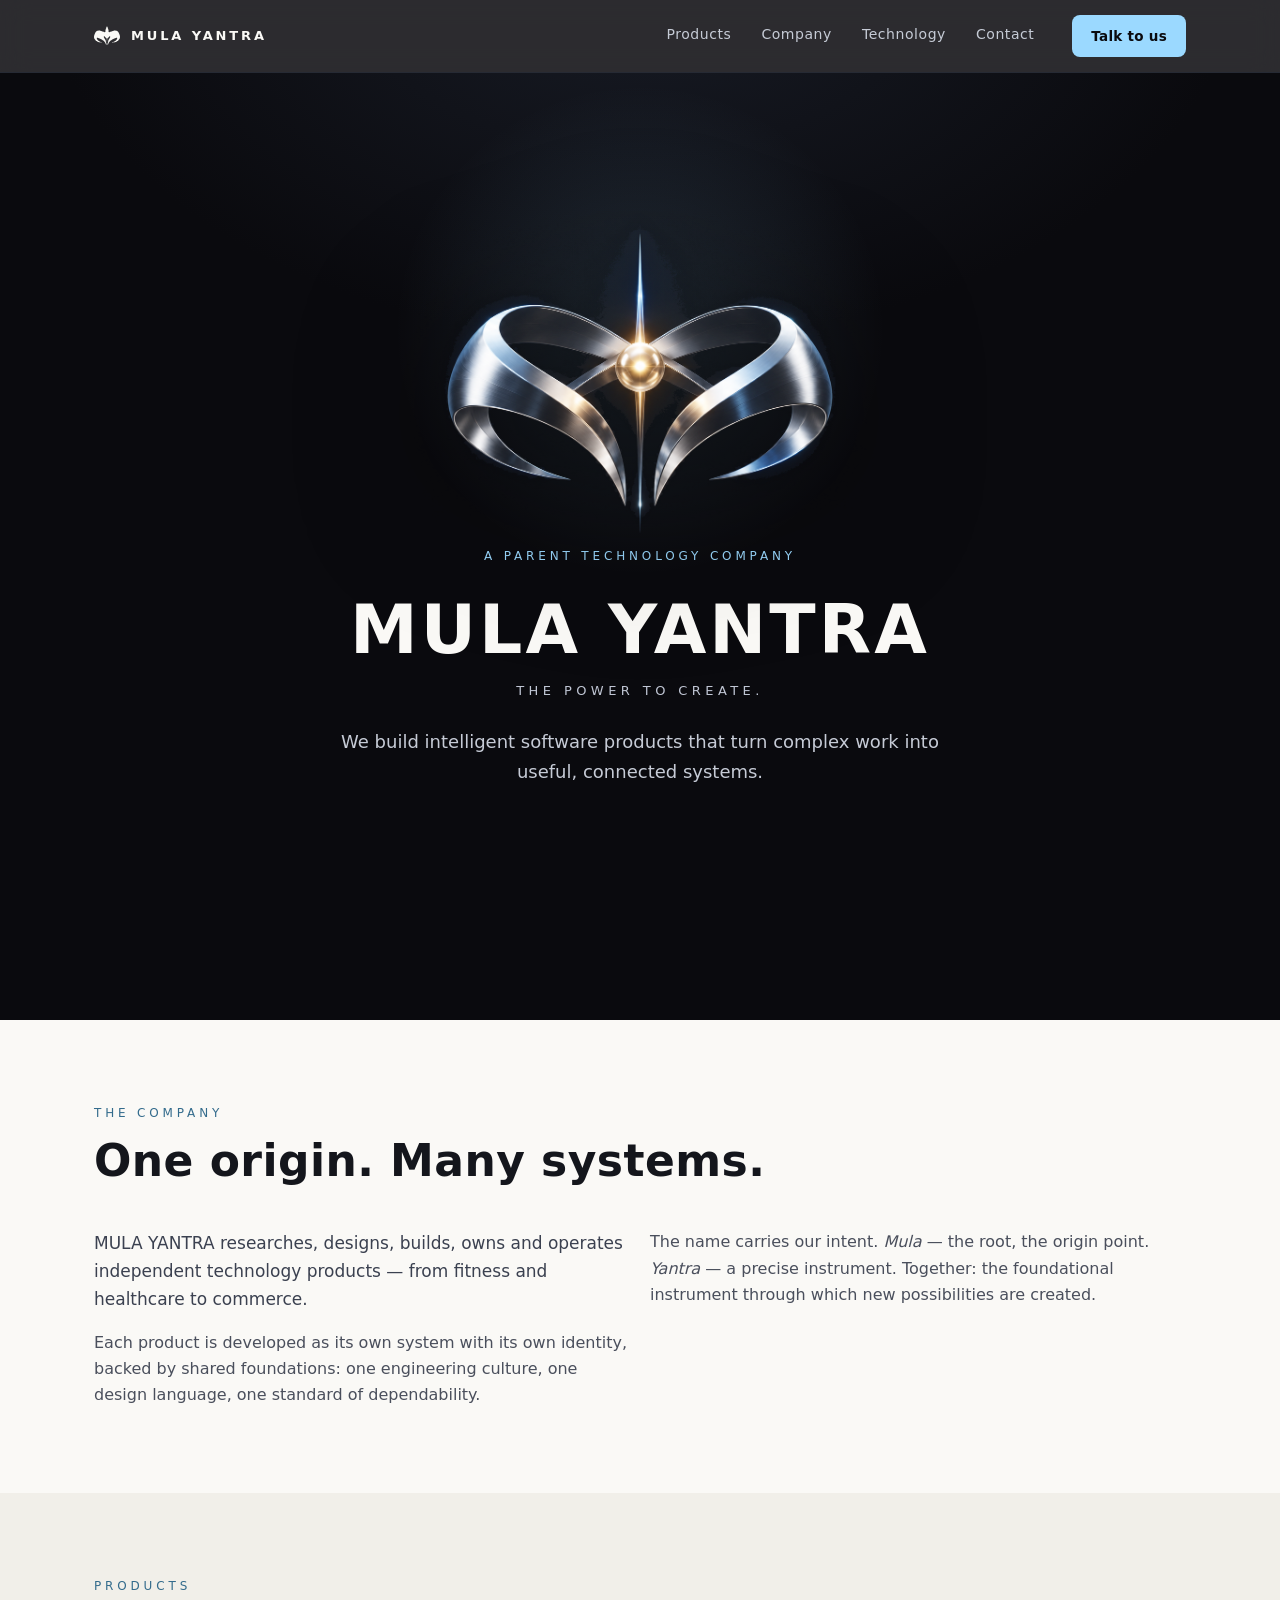
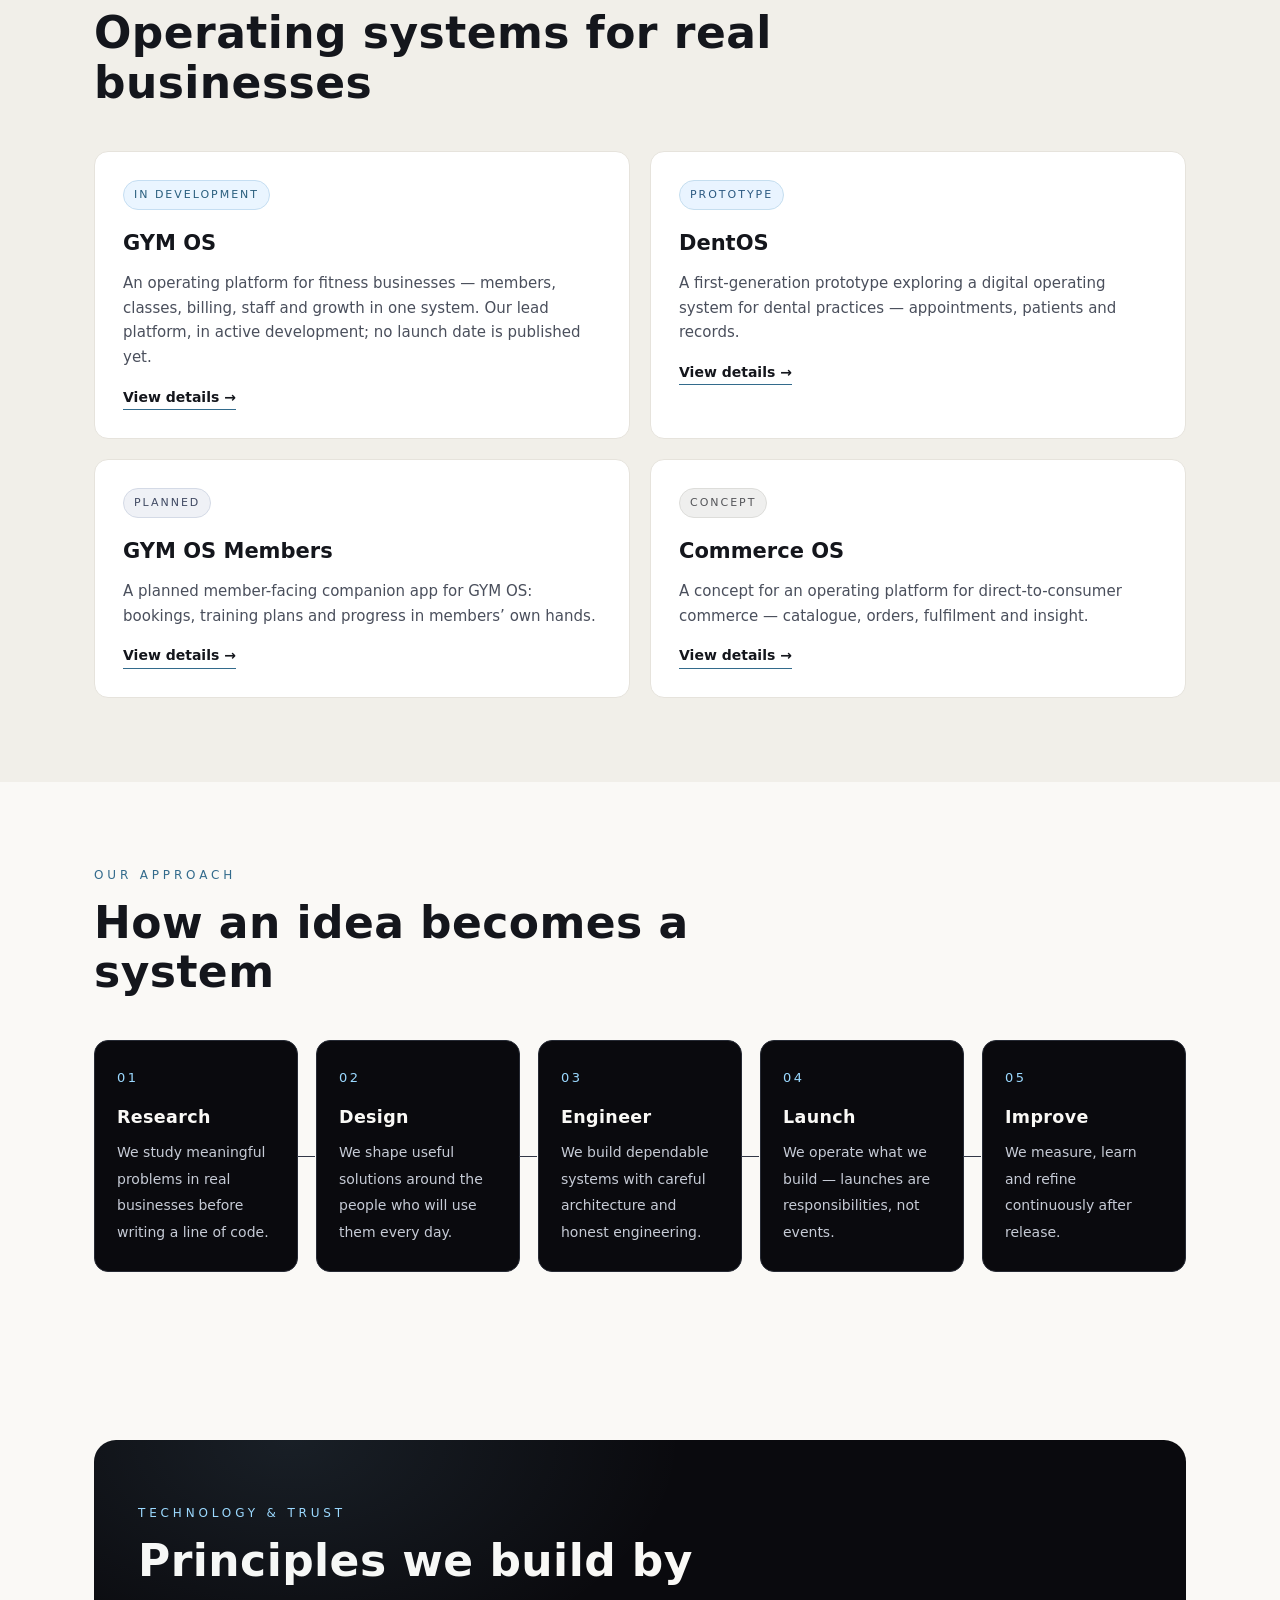
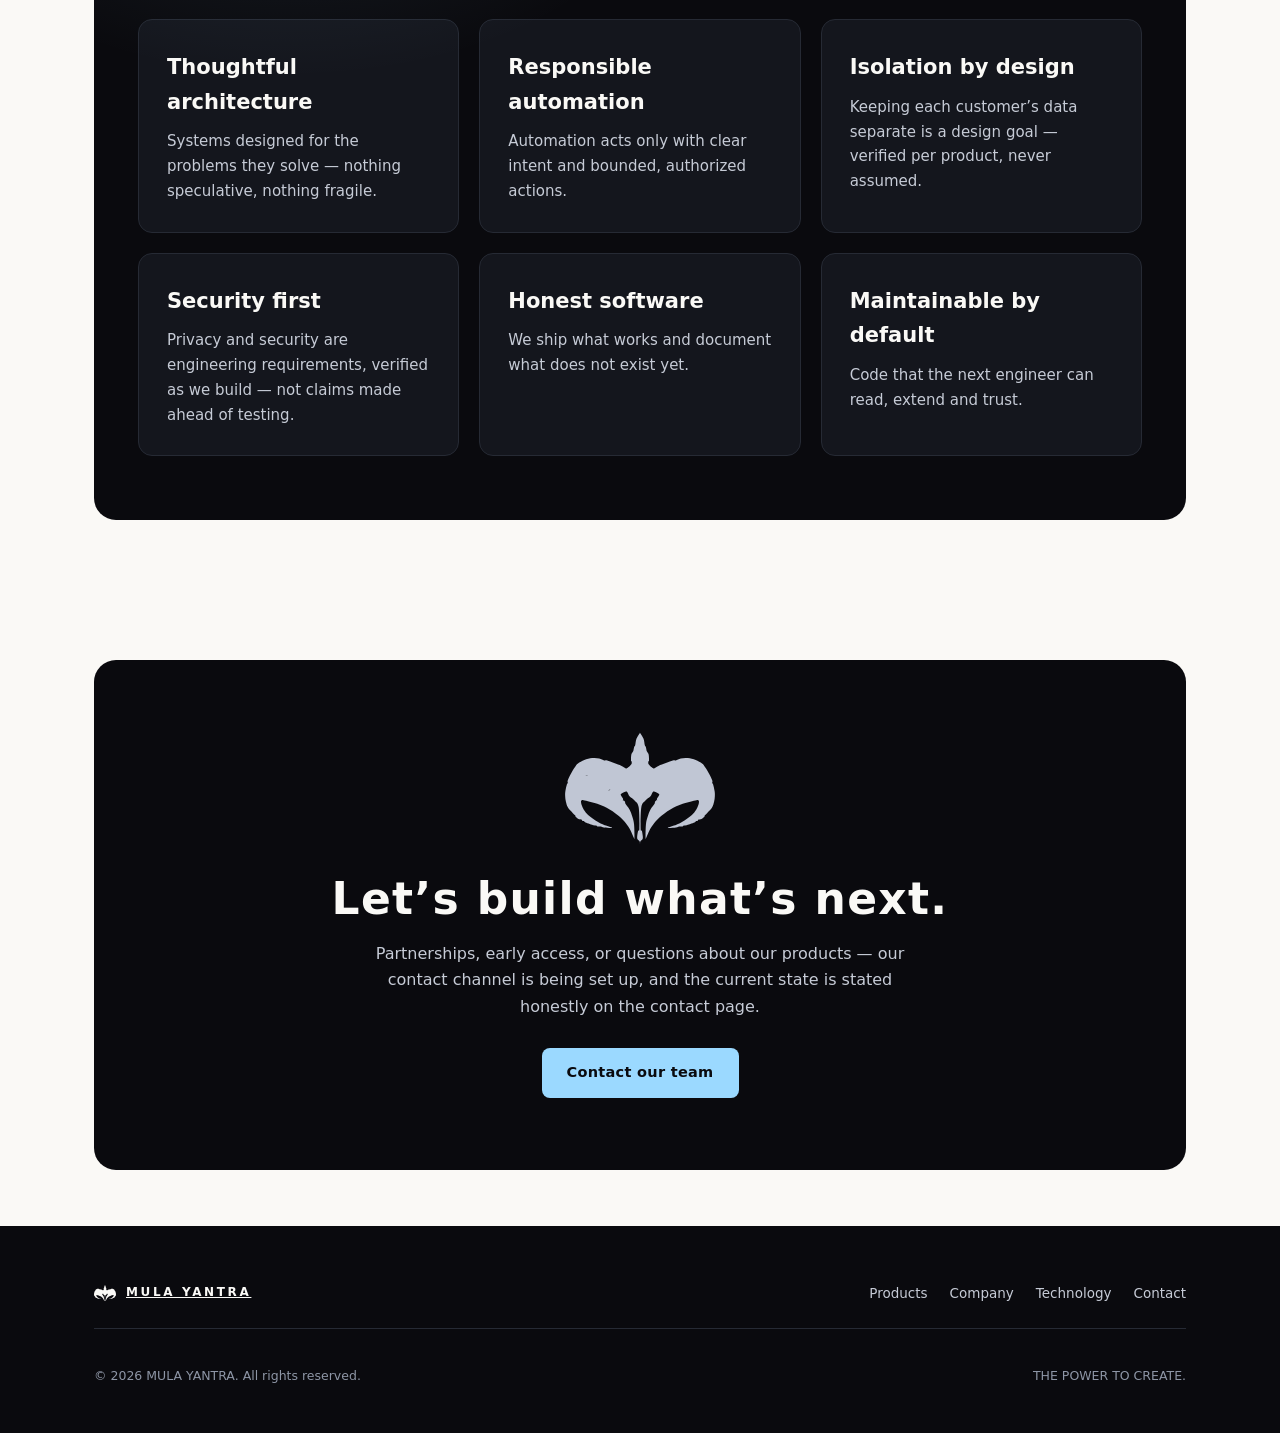
==== commit e7049e5b: "Production release: approved ribbon emblem, honest trust/contact/product-status content (feature/web" ====
--- a/index.html
+++ b/index.html
@@ -1,17 +1 @@
-<!DOCTYPE html><html lang="en"><head><meta charset="utf-8"><meta name="viewport" content="width=device-width,initial-scale=1"><title>MULA YANTRA — The Power to Create</title><meta name="description" content="MULA YANTRA is a parent technology company that researches, builds, owns and operates independent intelligent software products."><meta property="og:type" content="website"><meta property="og:title" content="MULA YANTRA — The Power to Create"><meta property="og:description" content="MULA YANTRA is a parent technology company that researches, builds, owns and operates independent intelligent software products."><meta property="og:site_name" content="MULA YANTRA"><link rel="icon" type="image/svg+xml" href="mark-small.svg"><link rel="preload" href="fonts/SpaceGrotesk.woff2" as="font" type="font/woff2" crossorigin><link rel="preload" href="fonts/Inter.woff2" as="font" type="font/woff2" crossorigin><link rel="stylesheet" href="styles.css"></head><body class=""><a class="skip" href="#main">Skip to content</a><header class="hd"><div class="wrap"><a class="brand" href="index.html"><svg viewBox="0 0 1000 1124" aria-hidden="true"><path d="M 464.8 21.1 C 458.5 25.8 440.9 39.9 434.3 49.3 C 427.6 58.7 430.0 68.1 424.9 77.5 C 419.8 86.9 412.8 96.2 403.8 105.6 C 394.8 115.0 380.3 124.4 370.9 133.8 C 361.5 143.2 358.4 152.6 347.4 162.0 C 336.5 171.4 317.3 180.8 305.2 190.1 C 293.0 199.5 305.6 208.9 274.6 218.3 C 243.7 227.7 151.0 237.1 119.7 246.5 C 88.4 255.9 94.3 265.3 86.9 274.6 C 79.4 284.0 81.4 293.4 75.1 302.8 C 68.9 312.2 55.9 321.6 49.3 331.0 C 42.6 340.4 39.5 349.8 35.2 359.2 C 30.9 368.5 26.2 377.9 23.5 387.3 C 20.7 396.7 20.7 406.1 18.8 415.5 C 16.8 424.9 7.8 434.3 11.7 443.7 C 15.6 453.1 37.2 462.4 42.3 471.8 C 47.3 481.2 42.3 490.6 42.3 500.0 C 42.3 509.4 47.3 518.8 42.3 528.2 C 37.2 537.6 15.6 546.9 11.7 556.3 C 7.8 565.7 15.6 575.1 18.8 584.5 C 21.9 593.9 27.0 603.3 30.5 612.7 C 34.0 622.1 36.0 631.5 39.9 640.8 C 43.8 650.2 48.1 659.6 54.0 669.0 C 59.9 678.4 67.7 687.8 75.1 697.2 C 82.6 706.6 90.4 716.0 98.6 725.4 C 106.8 734.7 110.7 744.1 124.4 753.5 C 138.1 762.9 162.0 772.3 180.8 781.7 C 199.5 791.1 208.9 800.5 237.1 809.9 C 265.3 819.2 320.8 828.6 349.8 838.0 C 378.7 847.4 393.2 856.8 410.8 866.2 C 428.4 875.6 454.2 876.0 455.4 894.4 C 456.6 912.8 422.9 962.8 417.8 976.5 C 412.8 990.2 415.9 990.2 424.9 976.5 C 433.9 962.8 464.4 912.8 471.8 894.4 C 479.3 876.0 468.7 875.6 469.5 866.2 C 470.3 856.8 475.4 847.4 476.5 838.0 C 477.7 828.6 476.5 819.2 476.5 809.9 C 476.5 800.5 477.3 791.1 476.5 781.7 C 475.7 772.3 475.0 762.9 471.8 753.5 C 468.7 744.1 461.3 734.7 457.7 725.4 C 454.2 716.0 453.1 706.6 450.7 697.2 C 448.4 687.8 446.8 678.4 443.7 669.0 C 440.5 659.6 435.4 650.2 431.9 640.8 C 428.4 631.5 418.6 622.1 422.5 612.7 C 426.4 603.3 446.4 593.9 455.4 584.5 C 464.4 575.1 473.0 565.7 476.5 556.3 C 480.0 546.9 476.5 537.6 476.5 528.2 C 476.5 518.8 476.5 509.4 476.5 500.0 C 476.5 490.6 476.5 481.2 476.5 471.8 C 476.5 462.4 476.5 453.1 476.5 443.7 C 476.5 434.3 476.5 424.9 476.5 415.5 C 476.5 406.1 476.5 396.7 476.5 387.3 C 476.5 377.9 476.5 368.5 476.5 359.2 C 476.5 349.8 476.5 340.4 476.5 331.0 C 476.5 321.6 482.0 312.2 476.5 302.8 C 471.0 293.4 466.0 284.0 443.7 274.6 C 421.4 265.3 353.3 255.9 342.7 246.5 C 332.2 237.1 367.8 227.7 380.3 218.3 C 392.8 208.9 408.5 199.5 417.8 190.1 C 427.2 180.8 431.9 171.4 436.6 162.0 C 441.3 152.6 442.9 143.2 446.0 133.8 C 449.1 124.4 452.3 115.0 455.4 105.6 C 458.5 96.2 461.7 86.9 464.8 77.5 C 467.9 68.1 473.0 58.7 474.2 49.3 C 475.4 39.9 473.4 25.8 471.8 21.1 C 470.3 16.4 471.0 16.4 464.8 21.1 Z" fill="currentColor"/><path d="M 535.2 21.1 C 541.5 25.8 559.1 39.9 565.7 49.3 C 572.4 58.7 570.0 68.1 575.1 77.5 C 580.2 86.9 587.2 96.2 596.2 105.6 C 605.2 115.0 619.7 124.4 629.1 133.8 C 638.5 143.2 641.6 152.6 652.6 162.0 C 663.5 171.4 682.7 180.8 694.8 190.1 C 707.0 199.5 694.4 208.9 725.4 218.3 C 756.3 227.7 849.0 237.1 880.3 246.5 C 911.6 255.9 905.7 265.3 913.1 274.6 C 920.6 284.0 918.6 293.4 924.9 302.8 C 931.1 312.2 944.1 321.6 950.7 331.0 C 957.4 340.4 960.5 349.8 964.8 359.2 C 969.1 368.5 973.8 377.9 976.5 387.3 C 979.3 396.7 979.3 406.1 981.2 415.5 C 983.2 424.9 992.2 434.3 988.3 443.7 C 984.4 453.1 962.8 462.4 957.7 471.8 C 952.7 481.2 957.7 490.6 957.7 500.0 C 957.7 509.4 952.7 518.8 957.7 528.2 C 962.8 537.6 984.4 546.9 988.3 556.3 C 992.2 565.7 984.4 575.1 981.2 584.5 C 978.1 593.9 973.0 603.3 969.5 612.7 C 966.0 622.1 964.0 631.5 960.1 640.8 C 956.2 650.2 951.9 659.6 946.0 669.0 C 940.1 678.4 932.3 687.8 924.9 697.2 C 917.4 706.6 909.6 716.0 901.4 725.4 C 893.2 734.7 889.3 744.1 875.6 753.5 C 861.9 762.9 838.0 772.3 819.2 781.7 C 800.5 791.1 791.1 800.5 762.9 809.9 C 734.7 819.2 679.2 828.6 650.2 838.0 C 621.3 847.4 606.8 856.8 589.2 866.2 C 571.6 875.6 545.8 876.0 544.6 894.4 C 543.4 912.8 577.1 962.8 582.2 976.5 C 587.2 990.2 584.1 990.2 575.1 976.5 C 566.1 962.8 535.6 912.8 528.2 894.4 C 520.7 876.0 531.3 875.6 530.5 866.2 C 529.7 856.8 524.6 847.4 523.5 838.0 C 522.3 828.6 523.5 819.2 523.5 809.9 C 523.5 800.5 522.7 791.1 523.5 781.7 C 524.3 772.3 525.0 762.9 528.2 753.5 C 531.3 744.1 538.7 734.7 542.3 725.4 C 545.8 716.0 546.9 706.6 549.3 697.2 C 551.6 687.8 553.2 678.4 556.3 669.0 C 559.5 659.6 564.6 650.2 568.1 640.8 C 571.6 631.5 581.4 622.1 577.5 612.7 C 573.6 603.3 553.6 593.9 544.6 584.5 C 535.6 575.1 527.0 565.7 523.5 556.3 C 520.0 546.9 523.5 537.6 523.5 528.2 C 523.5 518.8 523.5 509.4 523.5 500.0 C 523.5 490.6 523.5 481.2 523.5 471.8 C 523.5 462.4 523.5 453.1 523.5 443.7 C 523.5 434.3 523.5 424.9 523.5 415.5 C 523.5 406.1 523.5 396.7 523.5 387.3 C 523.5 377.9 523.5 368.5 523.5 359.2 C 523.5 349.8 523.5 340.4 523.5 331.0 C 523.5 321.6 518.0 312.2 523.5 302.8 C 529.0 293.4 534.0 284.0 556.3 274.6 C 578.6 265.3 646.7 255.9 657.3 246.5 C 667.8 237.1 632.2 227.7 619.7 218.3 C 607.2 208.9 591.5 199.5 582.2 190.1 C 572.8 180.8 568.1 171.4 563.4 162.0 C 558.7 152.6 557.1 143.2 554.0 133.8 C 550.9 124.4 547.7 115.0 544.6 105.6 C 541.5 96.2 538.3 86.9 535.2 77.5 C 532.1 68.1 527.0 58.7 525.8 49.3 C 524.6 39.9 526.6 25.8 528.2 21.1 C 529.7 16.4 529.0 16.4 535.2 21.1 Z" fill="currentColor"/><path d="M 470.0 0 L 530.0 0 C 520.0 28 512.0 42 500.0 62 C 488.0 42 480.0 28 470.0 0 Z" fill="currentColor"/><path d="M 486.0 8 C 485.0 180 472.0 380 484.0 452 C 490.0 500 497.0 760 500.0 1049 C 503.0 760 510.0 500 516.0 452 C 528.0 380 515.0 180 514.0 8 Z" fill="currentColor"/><circle cx="500" cy="450" r="36" fill="currentColor"/></svg><b>MULA&nbsp;YANTRA</b></a><button class="burger" aria-label="Menu" aria-expanded="false" aria-controls="sitenav"><svg width="22" height="14" viewBox="0 0 22 14" fill="none"><path d="M1 1h20M1 7h20M1 13h20" stroke="currentColor" stroke-width="2" stroke-linecap="round"/></svg></button><nav class="nav" id="sitenav" aria-label="Site"><a href="products.html">Products</a><a href="company.html">Company</a><a href="technology.html">Technology</a><a href="contact.html">Contact</a></nav><a class="btn primary cta" href="contact.html" style="padding:9px 18px;font-size:13.5px">Talk to us</a></div></header><main id="main"><section class="hero" aria-label="Introduction"><div class="wrap"><div class="mark"><svg xmlns="http://www.w3.org/2000/svg" viewBox="0 0 1000 1124">
-<defs>
-<linearGradient id="blade" x1="500" y1="0" x2="130" y2="880" gradientUnits="userSpaceOnUse">
-<stop offset="0" stop-color="#E2E6EF"/><stop offset=".45" stop-color="#C0C6D4"/><stop offset="1" stop-color="#2F4F4F"/></linearGradient>
-<linearGradient id="bladeM" x1="870" y1="0" x2="500" y2="880" gradientUnits="userSpaceOnUse">
-<stop offset="0" stop-color="#E2E6EF"/><stop offset=".45" stop-color="#C0C6D4"/><stop offset="1" stop-color="#2F4F4F"/></linearGradient>
-<linearGradient id="needle" x1="500" y1="0" x2="500" y2="1049" gradientUnits="userSpaceOnUse">
-<stop offset="0" stop-color="#F5F5F5"/><stop offset=".42" stop-color="#FFF6D8"/><stop offset=".58" stop-color="#FFD700"/><stop offset="1" stop-color="#D4AF7F"/></linearGradient>
-<linearGradient id="bladeL" x1="500" y1="0" x2="130" y2="880" gradientUnits="userSpaceOnUse">
-<stop offset="0" stop-color="#67707E"/><stop offset="1" stop-color="#2A303A"/></linearGradient>
-<linearGradient id="needleL" x1="500" y1="0" x2="500" y2="1049" gradientUnits="userSpaceOnUse">
-<stop offset="0" stop-color="#B98F55"/><stop offset="1" stop-color="#7A5A28"/></linearGradient>
-<radialGradient id="orb"><stop offset="0" stop-color="#FFFDF5"/><stop offset=".28" stop-color="#FFF6D8"/><stop offset=".55" stop-color="#FFD700" stop-opacity=".65"/><stop offset="1" stop-color="#FFD700" stop-opacity="0"/></radialGradient>
-<radialGradient id="haloH"><stop offset="0" stop-color="#FFD700" stop-opacity=".14"/><stop offset="1" stop-color="#FFD700" stop-opacity="0"/></radialGradient>
-</defs>
-<path d="M 464.8 21.1 C 458.5 25.8 440.9 39.9 434.3 49.3 C 427.6 58.7 430.0 68.1 424.9 77.5 C 419.8 86.9 412.8 96.2 403.8 105.6 C 394.8 115.0 380.3 124.4 370.9 133.8 C 361.5 143.2 358.4 152.6 347.4 162.0 C 336.5 171.4 317.3 180.8 305.2 190.1 C 293.0 199.5 305.6 208.9 274.6 218.3 C 243.7 227.7 151.0 237.1 119.7 246.5 C 88.4 255.9 94.3 265.3 86.9 274.6 C 79.4 284.0 81.4 293.4 75.1 302.8 C 68.9 312.2 55.9 321.6 49.3 331.0 C 42.6 340.4 39.5 349.8 35.2 359.2 C 30.9 368.5 26.2 377.9 23.5 387.3 C 20.7 396.7 20.7 406.1 18.8 415.5 C 16.8 424.9 7.8 434.3 11.7 443.7 C 15.6 453.1 37.2 462.4 42.3 471.8 C 47.3 481.2 42.3 490.6 42.3 500.0 C 42.3 509.4 47.3 518.8 42.3 528.2 C 37.2 537.6 15.6 546.9 11.7 556.3 C 7.8 565.7 15.6 575.1 18.8 584.5 C 21.9 593.9 27.0 603.3 30.5 612.7 C 34.0 622.1 36.0 631.5 39.9 640.8 C 43.8 650.2 48.1 659.6 54.0 669.0 C 59.9 678.4 67.7 687.8 75.1 697.2 C 82.6 706.6 90.4 716.0 98.6 725.4 C 106.8 734.7 110.7 744.1 124.4 753.5 C 138.1 762.9 162.0 772.3 180.8 781.7 C 199.5 791.1 208.9 800.5 237.1 809.9 C 265.3 819.2 320.8 828.6 349.8 838.0 C 378.7 847.4 393.2 856.8 410.8 866.2 C 428.4 875.6 454.2 876.0 455.4 894.4 C 456.6 912.8 422.9 962.8 417.8 976.5 C 412.8 990.2 415.9 990.2 424.9 976.5 C 433.9 962.8 464.4 912.8 471.8 894.4 C 479.3 876.0 468.7 875.6 469.5 866.2 C 470.3 856.8 475.4 847.4 476.5 838.0 C 477.7 828.6 476.5 819.2 476.5 809.9 C 476.5 800.5 477.3 791.1 476.5 781.7 C 475.7 772.3 475.0 762.9 471.8 753.5 C 468.7 744.1 461.3 734.7 457.7 725.4 C 454.2 716.0 453.1 706.6 450.7 697.2 C 448.4 687.8 446.8 678.4 443.7 669.0 C 440.5 659.6 435.4 650.2 431.9 640.8 C 428.4 631.5 418.6 622.1 422.5 612.7 C 426.4 603.3 446.4 593.9 455.4 584.5 C 464.4 575.1 473.0 565.7 476.5 556.3 C 480.0 546.9 476.5 537.6 476.5 528.2 C 476.5 518.8 476.5 509.4 476.5 500.0 C 476.5 490.6 476.5 481.2 476.5 471.8 C 476.5 462.4 476.5 453.1 476.5 443.7 C 476.5 434.3 476.5 424.9 476.5 415.5 C 476.5 406.1 476.5 396.7 476.5 387.3 C 476.5 377.9 476.5 368.5 476.5 359.2 C 476.5 349.8 476.5 340.4 476.5 331.0 C 476.5 321.6 482.0 312.2 476.5 302.8 C 471.0 293.4 466.0 284.0 443.7 274.6 C 421.4 265.3 353.3 255.9 342.7 246.5 C 332.2 237.1 367.8 227.7 380.3 218.3 C 392.8 208.9 408.5 199.5 417.8 190.1 C 427.2 180.8 431.9 171.4 436.6 162.0 C 441.3 152.6 442.9 143.2 446.0 133.8 C 449.1 124.4 452.3 115.0 455.4 105.6 C 458.5 96.2 461.7 86.9 464.8 77.5 C 467.9 68.1 473.0 58.7 474.2 49.3 C 475.4 39.9 473.4 25.8 471.8 21.1 C 470.3 16.4 471.0 16.4 464.8 21.1 Z" fill="url(#blade)"/><path d="M 535.2 21.1 C 541.5 25.8 559.1 39.9 565.7 49.3 C 572.4 58.7 570.0 68.1 575.1 77.5 C 580.2 86.9 587.2 96.2 596.2 105.6 C 605.2 115.0 619.7 124.4 629.1 133.8 C 638.5 143.2 641.6 152.6 652.6 162.0 C 663.5 171.4 682.7 180.8 694.8 190.1 C 707.0 199.5 694.4 208.9 725.4 218.3 C 756.3 227.7 849.0 237.1 880.3 246.5 C 911.6 255.9 905.7 265.3 913.1 274.6 C 920.6 284.0 918.6 293.4 924.9 302.8 C 931.1 312.2 944.1 321.6 950.7 331.0 C 957.4 340.4 960.5 349.8 964.8 359.2 C 969.1 368.5 973.8 377.9 976.5 387.3 C 979.3 396.7 979.3 406.1 981.2 415.5 C 983.2 424.9 992.2 434.3 988.3 443.7 C 984.4 453.1 962.8 462.4 957.7 471.8 C 952.7 481.2 957.7 490.6 957.7 500.0 C 957.7 509.4 952.7 518.8 957.7 528.2 C 962.8 537.6 984.4 546.9 988.3 556.3 C 992.2 565.7 984.4 575.1 981.2 584.5 C 978.1 593.9 973.0 603.3 969.5 612.7 C 966.0 622.1 964.0 631.5 960.1 640.8 C 956.2 650.2 951.9 659.6 946.0 669.0 C 940.1 678.4 932.3 687.8 924.9 697.2 C 917.4 706.6 909.6 716.0 901.4 725.4 C 893.2 734.7 889.3 744.1 875.6 753.5 C 861.9 762.9 838.0 772.3 819.2 781.7 C 800.5 791.1 791.1 800.5 762.9 809.9 C 734.7 819.2 679.2 828.6 650.2 838.0 C 621.3 847.4 606.8 856.8 589.2 866.2 C 571.6 875.6 545.8 876.0 544.6 894.4 C 543.4 912.8 577.1 962.8 582.2 976.5 C 587.2 990.2 584.1 990.2 575.1 976.5 C 566.1 962.8 535.6 912.8 528.2 894.4 C 520.7 876.0 531.3 875.6 530.5 866.2 C 529.7 856.8 524.6 847.4 523.5 838.0 C 522.3 828.6 523.5 819.2 523.5 809.9 C 523.5 800.5 522.7 791.1 523.5 781.7 C 524.3 772.3 525.0 762.9 528.2 753.5 C 531.3 744.1 538.7 734.7 542.3 725.4 C 545.8 716.0 546.9 706.6 549.3 697.2 C 551.6 687.8 553.2 678.4 556.3 669.0 C 559.5 659.6 564.6 650.2 568.1 640.8 C 571.6 631.5 581.4 622.1 577.5 612.7 C 573.6 603.3 553.6 593.9 544.6 584.5 C 535.6 575.1 527.0 565.7 523.5 556.3 C 520.0 546.9 523.5 537.6 523.5 528.2 C 523.5 518.8 523.5 509.4 523.5 500.0 C 523.5 490.6 523.5 481.2 523.5 471.8 C 523.5 462.4 523.5 453.1 523.5 443.7 C 523.5 434.3 523.5 424.9 523.5 415.5 C 523.5 406.1 523.5 396.7 523.5 387.3 C 523.5 377.9 523.5 368.5 523.5 359.2 C 523.5 349.8 523.5 340.4 523.5 331.0 C 523.5 321.6 518.0 312.2 523.5 302.8 C 529.0 293.4 534.0 284.0 556.3 274.6 C 578.6 265.3 646.7 255.9 657.3 246.5 C 667.8 237.1 632.2 227.7 619.7 218.3 C 607.2 208.9 591.5 199.5 582.2 190.1 C 572.8 180.8 568.1 171.4 563.4 162.0 C 558.7 152.6 557.1 143.2 554.0 133.8 C 550.9 124.4 547.7 115.0 544.6 105.6 C 541.5 96.2 538.3 86.9 535.2 77.5 C 532.1 68.1 527.0 58.7 525.8 49.3 C 524.6 39.9 526.6 25.8 528.2 21.1 C 529.7 16.4 529.0 16.4 535.2 21.1 Z" fill="url(#bladeM)"/><path d="M 470.0 0 L 530.0 0 C 520.0 28 512.0 42 500.0 62 C 488.0 42 480.0 28 470.0 0 Z" fill="url(#blade)"/><path d="M 486.0 8 C 485.0 180 472.0 380 484.0 452 C 490.0 500 497.0 760 500.0 1049 C 503.0 760 510.0 500 516.0 452 C 528.0 380 515.0 180 514.0 8 Z" fill="url(#needle)"/><circle cx="500" cy="450" r="300" fill="url(#haloH)"/><circle cx="500" cy="450" r="150" fill="url(#orb)"/><circle cx="500" cy="450" r="30" fill="#FFFDF5"/>
-</svg></div><div><p class="kicker ice">A parent technology company</p><h1>MULA YANTRA</h1><p class="tagline">The Power to Create.</p><p class="lede">We build intelligent software products that turn complex work into useful, connected systems.</p><div class="acts"><a class="btn primary" href="products.html">Explore our products</a><a class="btn ghost" href="contact.html">Contact our team</a></div></div></div></section><section><div class="wrap"><div class="shead reveal"><p class="kicker">The company</p><h2>One origin. Many systems.</h2></div><div class="grid2"><div class="reveal"><p style="margin:0 0 16px;color:#3B4150;font-size:17px">MULA YANTRA researches, designs, builds, owns and operates independent technology products — from fitness and healthcare to commerce.</p><p style="margin:0;color:#4A4F5C">Each product is developed as its own system with its own identity, backed by shared foundations: one engineering culture, one design language, one standard of dependability.</p></div><div class="reveal"><p style="margin:0;color:#4A4F5C">The name carries our intent. <em>Mula</em> — the root, the origin point. <em>Yantra</em> — a precise instrument. Together: the foundational instrument through which new possibilities are created.</p></div></div></div></section><section style="background:var(--bone-2)"><div class="wrap"><div class="shead reveal"><p class="kicker">Products</p><h2>Operating systems for real businesses</h2></div><div class="grid2"><div class="card reveal"><span class="badge dev">In development</span><h3>GYM OS</h3><p>An operating platform for fitness businesses — members, classes, billing, staff and growth in one system. Our flagship platform, currently in active development.</p><a class="more" href="products.html">View product →</a></div><div class="card reveal"><span class="badge proto">Prototype</span><h3>DentOS</h3><p>A digital operating system for dental practices — appointments, patients, records and communications in one place. Working prototype.</p><a class="more" href="products.html">View product →</a></div><div class="card reveal"><span class="badge proto">Prototype</span><h3>GYM OS Members</h3><p>A member-facing companion experience for GYM OS: bookings, training plans and progress in members’ own hands. In development.</p><a class="more" href="products.html">View product →</a></div><div class="card reveal"><span class="badge concept">Concept</span><h3>Commerce OS</h3><p>An operating platform for direct-to-consumer commerce operations — catalogue, orders, fulfilment and customer insight. Early research.</p><a class="more" href="products.html">View product →</a></div></div></div></section><section><div class="wrap"><div class="shead reveal"><p class="kicker">Our approach</p><h2>How an idea becomes a system</h2></div><ol class="steps reveal"><li><b>Research</b><span>We study meaningful problems in real businesses before writing a line of code.</span></li><li><b>Design</b><span>We shape useful solutions around the people who will use them every day.</span></li><li><b>Engineer</b><span>We build dependable systems with careful architecture and honest engineering.</span></li><li><b>Launch</b><span>We operate what we build — launches are responsibilities, not events.</span></li><li><b>Improve</b><span>We measure, learn and refine continuously after release.</span></li></ol></div></section><section><div class="wrap"><div class="band" style="padding:64px 44px"><div class="shead reveal" style="margin-bottom:34px"><p class="kicker">Technology &amp; trust</p><h2 style="color:var(--ink)">Principles we build by</h2></div><div class="grid3 reveal"><div class="card"><h3>Thoughtful architecture</h3><p>Systems designed for the problems they solve — nothing speculative, nothing fragile.</p></div><div class="card"><h3>Responsible automation</h3><p>Automation acts only with clear intent and bounded, authorized actions.</p></div><div class="card"><h3>Data isolation</h3><p>Each product’s data stays isolated and protected by design.</p></div><div class="card"><h3>Security first</h3><p>Privacy and security are engineering requirements, not afterthoughts.</p></div><div class="card"><h3>Honest software</h3><p>We ship what works and document what does not exist yet.</p></div><div class="card"><h3>Maintainable by default</h3><p>Code that the next engineer can read, extend and trust.</p></div></div></div></div></section><section class="tight"><div class="wrap"><div class="closing reveal"><div class="mark"><svg viewBox="0 0 1000 1124" aria-hidden="true"><path d="M 464.8 21.1 C 458.5 25.8 440.9 39.9 434.3 49.3 C 427.6 58.7 430.0 68.1 424.9 77.5 C 419.8 86.9 412.8 96.2 403.8 105.6 C 394.8 115.0 380.3 124.4 370.9 133.8 C 361.5 143.2 358.4 152.6 347.4 162.0 C 336.5 171.4 317.3 180.8 305.2 190.1 C 293.0 199.5 305.6 208.9 274.6 218.3 C 243.7 227.7 151.0 237.1 119.7 246.5 C 88.4 255.9 94.3 265.3 86.9 274.6 C 79.4 284.0 81.4 293.4 75.1 302.8 C 68.9 312.2 55.9 321.6 49.3 331.0 C 42.6 340.4 39.5 349.8 35.2 359.2 C 30.9 368.5 26.2 377.9 23.5 387.3 C 20.7 396.7 20.7 406.1 18.8 415.5 C 16.8 424.9 7.8 434.3 11.7 443.7 C 15.6 453.1 37.2 462.4 42.3 471.8 C 47.3 481.2 42.3 490.6 42.3 500.0 C 42.3 509.4 47.3 518.8 42.3 528.2 C 37.2 537.6 15.6 546.9 11.7 556.3 C 7.8 565.7 15.6 575.1 18.8 584.5 C 21.9 593.9 27.0 603.3 30.5 612.7 C 34.0 622.1 36.0 631.5 39.9 640.8 C 43.8 650.2 48.1 659.6 54.0 669.0 C 59.9 678.4 67.7 687.8 75.1 697.2 C 82.6 706.6 90.4 716.0 98.6 725.4 C 106.8 734.7 110.7 744.1 124.4 753.5 C 138.1 762.9 162.0 772.3 180.8 781.7 C 199.5 791.1 208.9 800.5 237.1 809.9 C 265.3 819.2 320.8 828.6 349.8 838.0 C 378.7 847.4 393.2 856.8 410.8 866.2 C 428.4 875.6 454.2 876.0 455.4 894.4 C 456.6 912.8 422.9 962.8 417.8 976.5 C 412.8 990.2 415.9 990.2 424.9 976.5 C 433.9 962.8 464.4 912.8 471.8 894.4 C 479.3 876.0 468.7 875.6 469.5 866.2 C 470.3 856.8 475.4 847.4 476.5 838.0 C 477.7 828.6 476.5 819.2 476.5 809.9 C 476.5 800.5 477.3 791.1 476.5 781.7 C 475.7 772.3 475.0 762.9 471.8 753.5 C 468.7 744.1 461.3 734.7 457.7 725.4 C 454.2 716.0 453.1 706.6 450.7 697.2 C 448.4 687.8 446.8 678.4 443.7 669.0 C 440.5 659.6 435.4 650.2 431.9 640.8 C 428.4 631.5 418.6 622.1 422.5 612.7 C 426.4 603.3 446.4 593.9 455.4 584.5 C 464.4 575.1 473.0 565.7 476.5 556.3 C 480.0 546.9 476.5 537.6 476.5 528.2 C 476.5 518.8 476.5 509.4 476.5 500.0 C 476.5 490.6 476.5 481.2 476.5 471.8 C 476.5 462.4 476.5 453.1 476.5 443.7 C 476.5 434.3 476.5 424.9 476.5 415.5 C 476.5 406.1 476.5 396.7 476.5 387.3 C 476.5 377.9 476.5 368.5 476.5 359.2 C 476.5 349.8 476.5 340.4 476.5 331.0 C 476.5 321.6 482.0 312.2 476.5 302.8 C 471.0 293.4 466.0 284.0 443.7 274.6 C 421.4 265.3 353.3 255.9 342.7 246.5 C 332.2 237.1 367.8 227.7 380.3 218.3 C 392.8 208.9 408.5 199.5 417.8 190.1 C 427.2 180.8 431.9 171.4 436.6 162.0 C 441.3 152.6 442.9 143.2 446.0 133.8 C 449.1 124.4 452.3 115.0 455.4 105.6 C 458.5 96.2 461.7 86.9 464.8 77.5 C 467.9 68.1 473.0 58.7 474.2 49.3 C 475.4 39.9 473.4 25.8 471.8 21.1 C 470.3 16.4 471.0 16.4 464.8 21.1 Z" fill="#C0C6D4"/><path d="M 535.2 21.1 C 541.5 25.8 559.1 39.9 565.7 49.3 C 572.4 58.7 570.0 68.1 575.1 77.5 C 580.2 86.9 587.2 96.2 596.2 105.6 C 605.2 115.0 619.7 124.4 629.1 133.8 C 638.5 143.2 641.6 152.6 652.6 162.0 C 663.5 171.4 682.7 180.8 694.8 190.1 C 707.0 199.5 694.4 208.9 725.4 218.3 C 756.3 227.7 849.0 237.1 880.3 246.5 C 911.6 255.9 905.7 265.3 913.1 274.6 C 920.6 284.0 918.6 293.4 924.9 302.8 C 931.1 312.2 944.1 321.6 950.7 331.0 C 957.4 340.4 960.5 349.8 964.8 359.2 C 969.1 368.5 973.8 377.9 976.5 387.3 C 979.3 396.7 979.3 406.1 981.2 415.5 C 983.2 424.9 992.2 434.3 988.3 443.7 C 984.4 453.1 962.8 462.4 957.7 471.8 C 952.7 481.2 957.7 490.6 957.7 500.0 C 957.7 509.4 952.7 518.8 957.7 528.2 C 962.8 537.6 984.4 546.9 988.3 556.3 C 992.2 565.7 984.4 575.1 981.2 584.5 C 978.1 593.9 973.0 603.3 969.5 612.7 C 966.0 622.1 964.0 631.5 960.1 640.8 C 956.2 650.2 951.9 659.6 946.0 669.0 C 940.1 678.4 932.3 687.8 924.9 697.2 C 917.4 706.6 909.6 716.0 901.4 725.4 C 893.2 734.7 889.3 744.1 875.6 753.5 C 861.9 762.9 838.0 772.3 819.2 781.7 C 800.5 791.1 791.1 800.5 762.9 809.9 C 734.7 819.2 679.2 828.6 650.2 838.0 C 621.3 847.4 606.8 856.8 589.2 866.2 C 571.6 875.6 545.8 876.0 544.6 894.4 C 543.4 912.8 577.1 962.8 582.2 976.5 C 587.2 990.2 584.1 990.2 575.1 976.5 C 566.1 962.8 535.6 912.8 528.2 894.4 C 520.7 876.0 531.3 875.6 530.5 866.2 C 529.7 856.8 524.6 847.4 523.5 838.0 C 522.3 828.6 523.5 819.2 523.5 809.9 C 523.5 800.5 522.7 791.1 523.5 781.7 C 524.3 772.3 525.0 762.9 528.2 753.5 C 531.3 744.1 538.7 734.7 542.3 725.4 C 545.8 716.0 546.9 706.6 549.3 697.2 C 551.6 687.8 553.2 678.4 556.3 669.0 C 559.5 659.6 564.6 650.2 568.1 640.8 C 571.6 631.5 581.4 622.1 577.5 612.7 C 573.6 603.3 553.6 593.9 544.6 584.5 C 535.6 575.1 527.0 565.7 523.5 556.3 C 520.0 546.9 523.5 537.6 523.5 528.2 C 523.5 518.8 523.5 509.4 523.5 500.0 C 523.5 490.6 523.5 481.2 523.5 471.8 C 523.5 462.4 523.5 453.1 523.5 443.7 C 523.5 434.3 523.5 424.9 523.5 415.5 C 523.5 406.1 523.5 396.7 523.5 387.3 C 523.5 377.9 523.5 368.5 523.5 359.2 C 523.5 349.8 523.5 340.4 523.5 331.0 C 523.5 321.6 518.0 312.2 523.5 302.8 C 529.0 293.4 534.0 284.0 556.3 274.6 C 578.6 265.3 646.7 255.9 657.3 246.5 C 667.8 237.1 632.2 227.7 619.7 218.3 C 607.2 208.9 591.5 199.5 582.2 190.1 C 572.8 180.8 568.1 171.4 563.4 162.0 C 558.7 152.6 557.1 143.2 554.0 133.8 C 550.9 124.4 547.7 115.0 544.6 105.6 C 541.5 96.2 538.3 86.9 535.2 77.5 C 532.1 68.1 527.0 58.7 525.8 49.3 C 524.6 39.9 526.6 25.8 528.2 21.1 C 529.7 16.4 529.0 16.4 535.2 21.1 Z" fill="#C0C6D4"/><path d="M 470.0 0 L 530.0 0 C 520.0 28 512.0 42 500.0 62 C 488.0 42 480.0 28 470.0 0 Z" fill="#C0C6D4"/><path d="M 486.0 8 C 485.0 180 472.0 380 484.0 452 C 490.0 500 497.0 760 500.0 1049 C 503.0 760 510.0 500 516.0 452 C 528.0 380 515.0 180 514.0 8 Z" fill="#C0C6D4"/><circle cx="500" cy="450" r="36" fill="#C0C6D4"/></svg></div><h2>Let’s build what’s next.</h2><p>Partnerships, early access, or questions about our products — our team reads every message.</p><a class="btn primary" href="contact.html">Contact our team</a></div></div></section></main><footer class="ft"><div class="wrap"><div class="top"><a class="fbrand" href="index.html"><svg viewBox="0 0 1000 1124" aria-hidden="true"><path d="M 464.8 21.1 C 458.5 25.8 440.9 39.9 434.3 49.3 C 427.6 58.7 430.0 68.1 424.9 77.5 C 419.8 86.9 412.8 96.2 403.8 105.6 C 394.8 115.0 380.3 124.4 370.9 133.8 C 361.5 143.2 358.4 152.6 347.4 162.0 C 336.5 171.4 317.3 180.8 305.2 190.1 C 293.0 199.5 305.6 208.9 274.6 218.3 C 243.7 227.7 151.0 237.1 119.7 246.5 C 88.4 255.9 94.3 265.3 86.9 274.6 C 79.4 284.0 81.4 293.4 75.1 302.8 C 68.9 312.2 55.9 321.6 49.3 331.0 C 42.6 340.4 39.5 349.8 35.2 359.2 C 30.9 368.5 26.2 377.9 23.5 387.3 C 20.7 396.7 20.7 406.1 18.8 415.5 C 16.8 424.9 7.8 434.3 11.7 443.7 C 15.6 453.1 37.2 462.4 42.3 471.8 C 47.3 481.2 42.3 490.6 42.3 500.0 C 42.3 509.4 47.3 518.8 42.3 528.2 C 37.2 537.6 15.6 546.9 11.7 556.3 C 7.8 565.7 15.6 575.1 18.8 584.5 C 21.9 593.9 27.0 603.3 30.5 612.7 C 34.0 622.1 36.0 631.5 39.9 640.8 C 43.8 650.2 48.1 659.6 54.0 669.0 C 59.9 678.4 67.7 687.8 75.1 697.2 C 82.6 706.6 90.4 716.0 98.6 725.4 C 106.8 734.7 110.7 744.1 124.4 753.5 C 138.1 762.9 162.0 772.3 180.8 781.7 C 199.5 791.1 208.9 800.5 237.1 809.9 C 265.3 819.2 320.8 828.6 349.8 838.0 C 378.7 847.4 393.2 856.8 410.8 866.2 C 428.4 875.6 454.2 876.0 455.4 894.4 C 456.6 912.8 422.9 962.8 417.8 976.5 C 412.8 990.2 415.9 990.2 424.9 976.5 C 433.9 962.8 464.4 912.8 471.8 894.4 C 479.3 876.0 468.7 875.6 469.5 866.2 C 470.3 856.8 475.4 847.4 476.5 838.0 C 477.7 828.6 476.5 819.2 476.5 809.9 C 476.5 800.5 477.3 791.1 476.5 781.7 C 475.7 772.3 475.0 762.9 471.8 753.5 C 468.7 744.1 461.3 734.7 457.7 725.4 C 454.2 716.0 453.1 706.6 450.7 697.2 C 448.4 687.8 446.8 678.4 443.7 669.0 C 440.5 659.6 435.4 650.2 431.9 640.8 C 428.4 631.5 418.6 622.1 422.5 612.7 C 426.4 603.3 446.4 593.9 455.4 584.5 C 464.4 575.1 473.0 565.7 476.5 556.3 C 480.0 546.9 476.5 537.6 476.5 528.2 C 476.5 518.8 476.5 509.4 476.5 500.0 C 476.5 490.6 476.5 481.2 476.5 471.8 C 476.5 462.4 476.5 453.1 476.5 443.7 C 476.5 434.3 476.5 424.9 476.5 415.5 C 476.5 406.1 476.5 396.7 476.5 387.3 C 476.5 377.9 476.5 368.5 476.5 359.2 C 476.5 349.8 476.5 340.4 476.5 331.0 C 476.5 321.6 482.0 312.2 476.5 302.8 C 471.0 293.4 466.0 284.0 443.7 274.6 C 421.4 265.3 353.3 255.9 342.7 246.5 C 332.2 237.1 367.8 227.7 380.3 218.3 C 392.8 208.9 408.5 199.5 417.8 190.1 C 427.2 180.8 431.9 171.4 436.6 162.0 C 441.3 152.6 442.9 143.2 446.0 133.8 C 449.1 124.4 452.3 115.0 455.4 105.6 C 458.5 96.2 461.7 86.9 464.8 77.5 C 467.9 68.1 473.0 58.7 474.2 49.3 C 475.4 39.9 473.4 25.8 471.8 21.1 C 470.3 16.4 471.0 16.4 464.8 21.1 Z" fill="currentColor"/><path d="M 535.2 21.1 C 541.5 25.8 559.1 39.9 565.7 49.3 C 572.4 58.7 570.0 68.1 575.1 77.5 C 580.2 86.9 587.2 96.2 596.2 105.6 C 605.2 115.0 619.7 124.4 629.1 133.8 C 638.5 143.2 641.6 152.6 652.6 162.0 C 663.5 171.4 682.7 180.8 694.8 190.1 C 707.0 199.5 694.4 208.9 725.4 218.3 C 756.3 227.7 849.0 237.1 880.3 246.5 C 911.6 255.9 905.7 265.3 913.1 274.6 C 920.6 284.0 918.6 293.4 924.9 302.8 C 931.1 312.2 944.1 321.6 950.7 331.0 C 957.4 340.4 960.5 349.8 964.8 359.2 C 969.1 368.5 973.8 377.9 976.5 387.3 C 979.3 396.7 979.3 406.1 981.2 415.5 C 983.2 424.9 992.2 434.3 988.3 443.7 C 984.4 453.1 962.8 462.4 957.7 471.8 C 952.7 481.2 957.7 490.6 957.7 500.0 C 957.7 509.4 952.7 518.8 957.7 528.2 C 962.8 537.6 984.4 546.9 988.3 556.3 C 992.2 565.7 984.4 575.1 981.2 584.5 C 978.1 593.9 973.0 603.3 969.5 612.7 C 966.0 622.1 964.0 631.5 960.1 640.8 C 956.2 650.2 951.9 659.6 946.0 669.0 C 940.1 678.4 932.3 687.8 924.9 697.2 C 917.4 706.6 909.6 716.0 901.4 725.4 C 893.2 734.7 889.3 744.1 875.6 753.5 C 861.9 762.9 838.0 772.3 819.2 781.7 C 800.5 791.1 791.1 800.5 762.9 809.9 C 734.7 819.2 679.2 828.6 650.2 838.0 C 621.3 847.4 606.8 856.8 589.2 866.2 C 571.6 875.6 545.8 876.0 544.6 894.4 C 543.4 912.8 577.1 962.8 582.2 976.5 C 587.2 990.2 584.1 990.2 575.1 976.5 C 566.1 962.8 535.6 912.8 528.2 894.4 C 520.7 876.0 531.3 875.6 530.5 866.2 C 529.7 856.8 524.6 847.4 523.5 838.0 C 522.3 828.6 523.5 819.2 523.5 809.9 C 523.5 800.5 522.7 791.1 523.5 781.7 C 524.3 772.3 525.0 762.9 528.2 753.5 C 531.3 744.1 538.7 734.7 542.3 725.4 C 545.8 716.0 546.9 706.6 549.3 697.2 C 551.6 687.8 553.2 678.4 556.3 669.0 C 559.5 659.6 564.6 650.2 568.1 640.8 C 571.6 631.5 581.4 622.1 577.5 612.7 C 573.6 603.3 553.6 593.9 544.6 584.5 C 535.6 575.1 527.0 565.7 523.5 556.3 C 520.0 546.9 523.5 537.6 523.5 528.2 C 523.5 518.8 523.5 509.4 523.5 500.0 C 523.5 490.6 523.5 481.2 523.5 471.8 C 523.5 462.4 523.5 453.1 523.5 443.7 C 523.5 434.3 523.5 424.9 523.5 415.5 C 523.5 406.1 523.5 396.7 523.5 387.3 C 523.5 377.9 523.5 368.5 523.5 359.2 C 523.5 349.8 523.5 340.4 523.5 331.0 C 523.5 321.6 518.0 312.2 523.5 302.8 C 529.0 293.4 534.0 284.0 556.3 274.6 C 578.6 265.3 646.7 255.9 657.3 246.5 C 667.8 237.1 632.2 227.7 619.7 218.3 C 607.2 208.9 591.5 199.5 582.2 190.1 C 572.8 180.8 568.1 171.4 563.4 162.0 C 558.7 152.6 557.1 143.2 554.0 133.8 C 550.9 124.4 547.7 115.0 544.6 105.6 C 541.5 96.2 538.3 86.9 535.2 77.5 C 532.1 68.1 527.0 58.7 525.8 49.3 C 524.6 39.9 526.6 25.8 528.2 21.1 C 529.7 16.4 529.0 16.4 535.2 21.1 Z" fill="currentColor"/><path d="M 470.0 0 L 530.0 0 C 520.0 28 512.0 42 500.0 62 C 488.0 42 480.0 28 470.0 0 Z" fill="currentColor"/><path d="M 486.0 8 C 485.0 180 472.0 380 484.0 452 C 490.0 500 497.0 760 500.0 1049 C 503.0 760 510.0 500 516.0 452 C 528.0 380 515.0 180 514.0 8 Z" fill="currentColor"/><circle cx="500" cy="450" r="36" fill="currentColor"/></svg><b>MULA&nbsp;YANTRA</b></a><nav aria-label="Footer"><a href="products.html">Products</a><a href="company.html">Company</a><a href="technology.html">Technology</a><a href="contact.html">Contact</a></nav></div><hr><div class="fine"><p>&copy; <span data-year>2026</span> MULA YANTRA. All rights reserved.</p><p>THE POWER TO CREATE.</p></div></div></footer><script src="app.js" defer></script></body></html>+<!DOCTYPE html><html lang="en"><head><meta charset="utf-8"><meta name="viewport" content="width=device-width,initial-scale=1"><title>MULA YANTRA — The Power to Create</title><meta name="description" content="MULA YANTRA is a parent technology company that researches, builds, owns and operates independent intelligent software products."><link rel="canonical" href="https://somilsharma2000.github.io/mula-yantra-site/index.html"><meta property="og:type" content="website"><meta property="og:title" content="MULA YANTRA — The Power to Create"><meta property="og:description" content="MULA YANTRA is a parent technology company that researches, builds, owns and operates independent intelligent software products."><meta property="og:url" content="https://somilsharma2000.github.io/mula-yantra-site/index.html"><meta property="og:image" content="https://somilsharma2000.github.io/mula-yantra-site/hero-emblem.png"><meta name="twitter:card" content="summary"><meta property="og:site_name" content="MULA YANTRA"><link rel="icon" type="image/svg+xml" href="mark-small.svg"><link rel="preload" href="fonts/SpaceGrotesk.woff2" as="font" type="font/woff2" crossorigin><link rel="preload" href="fonts/Inter.woff2" as="font" type="font/woff2" crossorigin><link rel="stylesheet" href="styles.css"></head><body class=""><a class="skip" href="#main">Skip to content</a><header class="hd"><div class="wrap"><a class="brand" href="index.html"><svg viewBox="0 0 1000 770" aria-hidden="true"><path d="M 499.4 6.1 C 495.3 12.6 481.6 31.2 476.3 45.0 C 471.0 58.7 470.4 79.4 467.8 88.7 C 465.2 98.0 462.7 94.2 460.5 100.9 C 458.3 107.5 457.5 120.7 454.4 128.8 C 451.4 136.9 444.7 139.1 442.3 149.5 C 439.9 159.8 439.7 183.3 439.9 190.8 C 440.1 198.3 442.9 190.8 443.5 194.4 C 444.1 198.1 447.1 205.8 443.5 212.6 C 439.9 219.5 427.9 230.7 421.6 235.7 C 415.4 240.8 413.7 244.8 405.8 243.0 C 397.9 241.2 394.9 233.5 374.2 224.8 C 353.6 216.1 300.7 196.6 281.9 190.8 C 263.1 184.9 270.1 192.0 261.2 189.6 C 252.3 187.1 241.8 178.8 228.4 176.2 C 215.1 173.6 197.7 171.9 181.0 173.8 C 164.4 175.6 144.6 181.0 128.8 187.1 C 113.0 193.2 96.6 202.5 86.3 210.2 C 75.9 217.9 74.3 222.6 66.8 233.3 C 59.3 244.0 49.4 259.6 41.3 274.6 C 33.2 289.6 21.9 312.1 18.2 323.2 C 14.6 334.3 20.3 337.6 19.4 341.4 C 18.6 345.3 16.2 337.4 13.4 346.3 C 10.5 355.2 4.5 380.9 2.4 394.9 C 0.4 408.9 0.6 418.4 1.2 430.1 C 1.8 441.9 2.8 453.0 6.1 465.4 C 9.3 477.7 10.5 489.3 20.7 504.3 C 30.8 519.2 58.7 545.4 66.8 555.3 C 74.9 565.2 65.4 559.5 69.3 563.8 C 73.1 568.0 82.8 577.2 89.9 580.8 C 97.0 584.4 107.5 583.6 111.8 585.7 C 116.0 587.7 112.8 591.5 115.4 593.0 C 118.1 594.4 123.9 592.5 127.6 594.2 C 131.2 595.8 126.4 598.0 137.3 602.7 C 148.2 607.3 181.4 618.7 193.2 622.1 C 204.9 625.6 203.5 621.9 207.8 623.3 C 212.0 624.7 213.4 629.6 218.7 630.6 C 224.0 631.6 232.5 628.4 239.4 629.4 C 246.3 630.4 247.5 635.1 260.0 636.7 C 272.6 638.3 315.1 642.2 314.7 639.1 C 314.3 636.1 273.8 625.2 257.6 618.5 C 241.4 611.8 234.1 609.4 217.5 599.0 C 200.9 588.7 171.9 568.0 158.0 556.5 C 144.0 545.0 140.1 538.1 133.7 529.8 C 127.2 521.5 123.1 514.6 119.1 506.7 C 115.0 498.8 111.4 489.7 109.4 482.4 C 107.3 475.1 106.7 467.2 106.9 462.9 C 107.1 458.7 107.7 458.3 110.6 456.9 C 113.4 455.4 106.5 450.8 123.9 454.4 C 141.4 458.1 186.1 468.4 215.1 478.7 C 244.0 489.1 271.8 501.2 297.7 516.4 C 323.6 531.6 351.4 552.9 370.6 569.9 C 389.8 586.9 402.2 604.3 413.1 618.5 C 424.1 632.6 428.9 641.2 436.2 654.9 C 443.5 668.7 452.4 692.6 456.9 701.1 C 461.3 709.6 462.3 720.1 462.9 706.0 C 463.5 691.8 462.9 639.9 460.5 616.0 C 458.1 592.1 453.4 579.2 448.4 562.6 C 443.3 546.0 437.8 530.8 430.1 516.4 C 422.4 502.0 407.0 484.6 402.2 476.3 C 397.3 468.0 402.4 469.6 401.0 466.6 C 399.6 463.5 396.3 459.9 393.7 458.1 C 391.0 456.3 386.2 457.7 385.2 455.7 C 384.2 453.6 389.8 451.8 387.6 445.9 C 385.4 440.1 373.4 426.3 371.8 420.4 C 370.2 414.5 372.8 414.3 377.9 410.7 C 382.9 407.0 395.9 400.2 402.2 398.5 C 408.5 396.9 410.9 395.9 415.6 401.0 C 420.2 406.0 422.4 420.0 430.1 428.9 C 437.8 437.8 451.6 442.7 461.7 454.4 C 471.9 466.2 485.2 468.0 490.9 499.4 C 496.6 530.8 496.4 616.0 495.7 642.8 C 495.1 669.5 489.7 650.7 487.2 659.8 C 484.8 668.9 481.8 688.3 481.2 697.4 C 480.6 706.6 481.0 709.2 483.6 714.5 C 486.2 719.7 494.1 723.8 497.0 729.0 C 499.8 734.3 500.2 743.2 500.6 746.1 C 501.0 748.9 499.0 748.9 499.4 746.1 C 499.8 743.2 500.2 734.3 503.0 729.0 C 505.9 723.8 513.8 719.7 516.4 714.5 C 519.0 709.2 519.4 706.6 518.8 697.4 C 518.2 688.3 515.2 668.9 512.8 659.8 C 510.3 650.7 504.9 669.5 504.3 642.8 C 503.6 616.0 503.4 530.8 509.1 499.4 C 514.8 468.0 528.1 466.2 538.3 454.4 C 548.4 442.7 562.2 437.8 569.9 428.9 C 577.6 420.0 579.8 406.0 584.4 401.0 C 589.1 395.9 591.5 396.9 597.8 398.5 C 604.1 400.2 617.1 407.0 622.1 410.7 C 627.2 414.3 629.8 414.5 628.2 420.4 C 626.6 426.3 614.6 440.1 612.4 445.9 C 610.2 451.8 615.8 453.6 614.8 455.7 C 613.8 457.7 609.0 456.3 606.3 458.1 C 603.7 459.9 600.4 463.5 599.0 466.6 C 597.6 469.6 602.7 468.0 597.8 476.3 C 593.0 484.6 577.6 502.0 569.9 516.4 C 562.2 530.8 556.7 546.0 551.6 562.6 C 546.6 579.2 541.9 592.1 539.5 616.0 C 537.1 639.9 536.5 691.8 537.1 706.0 C 537.7 720.1 538.7 709.6 543.1 701.1 C 547.6 692.6 556.5 668.7 563.8 654.9 C 571.1 641.2 575.9 632.6 586.9 618.5 C 597.8 604.3 610.2 586.9 629.4 569.9 C 648.6 552.9 676.4 531.6 702.3 516.4 C 728.2 501.2 756.0 489.1 784.9 478.7 C 813.9 468.4 858.6 458.1 876.1 454.4 C 893.5 450.8 886.6 455.4 889.4 456.9 C 892.3 458.3 892.9 458.7 893.1 462.9 C 893.3 467.2 892.7 475.1 890.6 482.4 C 888.6 489.7 885.0 498.8 880.9 506.7 C 876.9 514.6 872.8 521.5 866.3 529.8 C 859.9 538.1 856.0 545.0 842.0 556.5 C 828.1 568.0 799.1 588.7 782.5 599.0 C 765.9 609.4 758.6 611.8 742.4 618.5 C 726.2 625.2 685.7 636.1 685.3 639.1 C 684.9 642.2 727.4 638.3 740.0 636.7 C 752.5 635.1 753.7 630.4 760.6 629.4 C 767.5 628.4 776.0 631.6 781.3 630.6 C 786.6 629.6 788.0 624.7 792.2 623.3 C 796.5 621.9 795.1 625.6 806.8 622.1 C 818.6 618.7 851.8 607.3 862.7 602.7 C 873.6 598.0 868.8 595.8 872.4 594.2 C 876.1 592.5 881.9 594.4 884.6 593.0 C 887.2 591.5 884.0 587.7 888.2 585.7 C 892.5 583.6 903.0 584.4 910.1 580.8 C 917.2 577.2 926.9 568.0 930.7 563.8 C 934.6 559.5 925.1 565.2 933.2 555.3 C 941.3 545.4 969.2 519.2 979.3 504.3 C 989.5 489.3 990.7 477.7 993.9 465.4 C 997.2 453.0 998.2 441.9 998.8 430.1 C 999.4 418.4 999.6 408.9 997.6 394.9 C 995.5 380.9 989.5 355.2 986.6 346.3 C 983.8 337.4 981.4 345.3 980.6 341.4 C 979.7 337.6 985.4 334.3 981.8 323.2 C 978.1 312.1 966.8 289.6 958.7 274.6 C 950.6 259.6 940.7 244.0 933.2 233.3 C 925.7 222.6 924.1 217.9 913.7 210.2 C 903.4 202.5 887.0 193.2 871.2 187.1 C 855.4 181.0 835.6 175.6 819.0 173.8 C 802.3 171.9 784.9 173.6 771.6 176.2 C 758.2 178.8 747.7 187.1 738.8 189.6 C 729.9 192.0 736.9 184.9 718.1 190.8 C 699.3 196.6 646.4 216.1 625.8 224.8 C 605.1 233.5 602.1 241.2 594.2 243.0 C 586.3 244.8 584.6 240.8 578.4 235.7 C 572.1 230.7 560.1 219.5 556.5 212.6 C 552.9 205.8 555.9 198.1 556.5 194.4 C 557.1 190.8 559.9 198.3 560.1 190.8 C 560.3 183.3 560.1 159.8 557.7 149.5 C 555.3 139.1 548.6 136.9 545.6 128.8 C 542.5 120.7 541.7 107.5 539.5 100.9 C 537.3 94.2 534.8 98.0 532.2 88.7 C 529.6 79.4 529.0 58.7 523.7 45.0 C 518.4 31.2 504.7 12.6 500.6 6.1 C 496.6 -0.4 503.4 -0.4 499.4 6.1 Z M 313.5 391.3 C 250.3 389.8 311.3 384.6 307.4 382.7 C 303.6 380.9 294.0 382.1 290.4 380.3 C 286.8 378.5 287.4 373.8 285.5 371.8 C 283.7 369.8 282.9 368.8 279.5 368.2 C 276.0 367.6 268.5 369.6 264.9 368.2 C 261.2 366.7 261.0 361.7 257.6 359.7 C 254.2 357.6 256.2 363.3 244.2 356.0 C 232.3 348.7 197.0 324.4 185.9 315.9 C 174.8 307.4 179.4 306.8 177.4 305.0 C 175.4 303.2 176.2 306.8 173.8 305.0 C 171.3 303.2 164.6 296.5 162.8 294.0 C 161.0 291.6 159.4 291.8 162.8 290.4 C 166.3 289.0 74.5 286.4 183.5 285.5 C 292.4 284.7 707.6 284.7 816.5 285.5 C 925.5 286.4 833.7 289.0 837.2 290.4 C 840.6 291.8 839.0 291.6 837.2 294.0 C 835.4 296.5 828.7 303.2 826.2 305.0 C 823.8 306.8 824.6 303.2 822.6 305.0 C 820.6 306.8 825.2 307.4 814.1 315.9 C 803.0 324.4 767.7 348.7 755.8 356.0 C 743.8 363.3 745.8 357.6 742.4 359.7 C 739.0 361.7 738.8 366.7 735.1 368.2 C 731.5 369.6 724.0 367.6 720.5 368.2 C 717.1 368.8 716.3 369.8 714.5 371.8 C 712.6 373.8 713.2 378.5 709.6 380.3 C 706.0 382.1 696.4 380.9 692.6 382.7 C 688.7 384.6 749.7 389.8 686.5 391.3 C 623.3 392.7 376.7 392.7 313.5 391.3 Z M 686.5 391.3 C 749.7 389.8 688.7 384.6 692.6 382.7 C 696.4 380.9 706.0 382.1 709.6 380.3 C 713.2 378.5 712.6 373.8 714.5 371.8 C 716.3 369.8 717.1 368.8 720.5 368.2 C 724.0 367.6 731.5 369.6 735.1 368.2 C 738.8 366.7 739.0 361.7 742.4 359.7 C 745.8 357.6 743.8 363.3 755.8 356.0 C 767.7 348.7 803.0 324.4 814.1 315.9 C 825.2 307.4 820.6 306.8 822.6 305.0 C 824.6 303.2 823.8 306.8 826.2 305.0 C 828.7 303.2 835.4 296.5 837.2 294.0 C 839.0 291.6 840.6 291.8 837.2 290.4 C 833.7 289.0 925.5 286.4 816.5 285.5 C 707.6 284.7 292.4 284.7 183.5 285.5 C 74.5 286.4 166.3 289.0 162.8 290.4 C 159.4 291.8 161.0 291.6 162.8 294.0 C 164.6 296.5 171.3 303.2 173.8 305.0 C 176.2 306.8 175.4 303.2 177.4 305.0 C 179.4 306.8 174.8 307.4 185.9 315.9 C 197.0 324.4 232.3 348.7 244.2 356.0 C 256.2 363.3 254.2 357.6 257.6 359.7 C 261.0 361.7 261.2 366.7 264.9 368.2 C 268.5 369.6 276.0 367.6 279.5 368.2 C 282.9 368.8 283.7 369.8 285.5 371.8 C 287.4 373.8 286.8 378.5 290.4 380.3 C 294.0 382.1 303.6 380.9 307.4 382.7 C 311.3 384.6 250.3 389.8 313.5 391.3 C 376.7 392.7 623.3 392.7 686.5 391.3 Z" fill="currentColor" fill-rule="evenodd"/><circle cx="500" cy="347" r="12" fill="currentColor"/></svg><b>MULA&nbsp;YANTRA</b></a><button class="burger" aria-label="Menu" aria-expanded="false" aria-controls="sitenav"><svg width="22" height="14" viewBox="0 0 22 14" fill="none"><path d="M1 1h20M1 7h20M1 13h20" stroke="currentColor" stroke-width="2" stroke-linecap="round"/></svg></button><nav class="nav" id="sitenav" aria-label="Site"><a href="products.html">Products</a><a href="company.html">Company</a><a href="technology.html">Technology</a><a href="contact.html">Contact</a></nav><a class="btn primary cta" href="contact.html" style="padding:9px 18px;font-size:13.5px">Talk to us</a></div></header><main id="main"><section class="hero" aria-label="Introduction"><div class="wrap"><div class="emblem reveal"><img src="hero-emblem.png" alt="MULA YANTRA emblem — a smooth metallic ribbon with a central origin point and vertical light axis" width="1066" height="725"></div><p class="kicker ice reveal">A parent technology company</p><h1 class="reveal">MULA YANTRA</h1><p class="tagline reveal">THE POWER TO CREATE.</p><p class="lede reveal">We build intelligent software products that turn complex work into useful, connected systems.</p><div class="acts reveal"><a class="btn primary" href="products.html">Explore products</a><a class="btn ghost" href="#approach">Our approach</a></div></div></section><section><div class="wrap"><div class="shead reveal"><p class="kicker">The company</p><h2>One origin. Many systems.</h2></div><div class="grid2"><div class="reveal"><p style="margin:0 0 16px;color:#3B4150;font-size:17px">MULA YANTRA researches, designs, builds, owns and operates independent technology products — from fitness and healthcare to commerce.</p><p style="margin:0;color:#4A4F5C">Each product is developed as its own system with its own identity, backed by shared foundations: one engineering culture, one design language, one standard of dependability.</p></div><div class="reveal"><p style="margin:0;color:#4A4F5C">The name carries our intent. <em>Mula</em> — the root, the origin point. <em>Yantra</em> — a precise instrument. Together: the foundational instrument through which new possibilities are created.</p></div></div></div></section><section style="background:var(--bone-2)"><div class="wrap"><div class="shead reveal"><p class="kicker">Products</p><h2>Operating systems for real businesses</h2></div><div class="grid2"><div class="card reveal"><span class="badge dev">In development</span><h3>GYM OS</h3><p>An operating platform for fitness businesses — members, classes, billing, staff and growth in one system. Our lead platform, in active development; no launch date is published yet.</p><a class="more" href="products.html#gymos">View details →</a></div><div class="card reveal"><span class="badge proto">Prototype</span><h3>DentOS</h3><p>A first-generation prototype exploring a digital operating system for dental practices — appointments, patients and records.</p><a class="more" href="products.html#dentos">View details →</a></div><div class="card reveal"><span class="badge plan">Planned</span><h3>GYM OS Members</h3><p>A planned member-facing companion app for GYM OS: bookings, training plans and progress in members’ own hands.</p><a class="more" href="products.html#gymos-members">View details →</a></div><div class="card reveal"><span class="badge concept">Concept</span><h3>Commerce OS</h3><p>A concept for an operating platform for direct-to-consumer commerce — catalogue, orders, fulfilment and insight.</p><a class="more" href="products.html#commerce-os">View details →</a></div></div></div></section><section id="approach"><div class="wrap"><div class="shead reveal"><p class="kicker">Our approach</p><h2>How an idea becomes a system</h2></div><ol class="steps reveal"><li><b>Research</b><span>We study meaningful problems in real businesses before writing a line of code.</span></li><li><b>Design</b><span>We shape useful solutions around the people who will use them every day.</span></li><li><b>Engineer</b><span>We build dependable systems with careful architecture and honest engineering.</span></li><li><b>Launch</b><span>We operate what we build — launches are responsibilities, not events.</span></li><li><b>Improve</b><span>We measure, learn and refine continuously after release.</span></li></ol></div></section><section><div class="wrap"><div class="band" style="padding:64px 44px"><div class="shead reveal" style="margin-bottom:34px"><p class="kicker">Technology &amp; trust</p><h2 style="color:var(--ink)">Principles we build by</h2></div><div class="grid3 reveal"><div class="card"><h3>Thoughtful architecture</h3><p>Systems designed for the problems they solve — nothing speculative, nothing fragile.</p></div><div class="card"><h3>Responsible automation</h3><p>Automation acts only with clear intent and bounded, authorized actions.</p></div><div class="card"><h3>Isolation by design</h3><p>Keeping each customer’s data separate is a design goal — verified per product, never assumed.</p></div><div class="card"><h3>Security first</h3><p>Privacy and security are engineering requirements, verified as we build — not claims made ahead of testing.</p></div><div class="card"><h3>Honest software</h3><p>We ship what works and document what does not exist yet.</p></div><div class="card"><h3>Maintainable by default</h3><p>Code that the next engineer can read, extend and trust.</p></div></div></div></div></section><section class="tight"><div class="wrap"><div class="closing reveal"><div class="mark"><svg viewBox="0 0 1000 770" aria-hidden="true"><path d="M 499.4 6.1 C 495.3 12.6 481.6 31.2 476.3 45.0 C 471.0 58.7 470.4 79.4 467.8 88.7 C 465.2 98.0 462.7 94.2 460.5 100.9 C 458.3 107.5 457.5 120.7 454.4 128.8 C 451.4 136.9 444.7 139.1 442.3 149.5 C 439.9 159.8 439.7 183.3 439.9 190.8 C 440.1 198.3 442.9 190.8 443.5 194.4 C 444.1 198.1 447.1 205.8 443.5 212.6 C 439.9 219.5 427.9 230.7 421.6 235.7 C 415.4 240.8 413.7 244.8 405.8 243.0 C 397.9 241.2 394.9 233.5 374.2 224.8 C 353.6 216.1 300.7 196.6 281.9 190.8 C 263.1 184.9 270.1 192.0 261.2 189.6 C 252.3 187.1 241.8 178.8 228.4 176.2 C 215.1 173.6 197.7 171.9 181.0 173.8 C 164.4 175.6 144.6 181.0 128.8 187.1 C 113.0 193.2 96.6 202.5 86.3 210.2 C 75.9 217.9 74.3 222.6 66.8 233.3 C 59.3 244.0 49.4 259.6 41.3 274.6 C 33.2 289.6 21.9 312.1 18.2 323.2 C 14.6 334.3 20.3 337.6 19.4 341.4 C 18.6 345.3 16.2 337.4 13.4 346.3 C 10.5 355.2 4.5 380.9 2.4 394.9 C 0.4 408.9 0.6 418.4 1.2 430.1 C 1.8 441.9 2.8 453.0 6.1 465.4 C 9.3 477.7 10.5 489.3 20.7 504.3 C 30.8 519.2 58.7 545.4 66.8 555.3 C 74.9 565.2 65.4 559.5 69.3 563.8 C 73.1 568.0 82.8 577.2 89.9 580.8 C 97.0 584.4 107.5 583.6 111.8 585.7 C 116.0 587.7 112.8 591.5 115.4 593.0 C 118.1 594.4 123.9 592.5 127.6 594.2 C 131.2 595.8 126.4 598.0 137.3 602.7 C 148.2 607.3 181.4 618.7 193.2 622.1 C 204.9 625.6 203.5 621.9 207.8 623.3 C 212.0 624.7 213.4 629.6 218.7 630.6 C 224.0 631.6 232.5 628.4 239.4 629.4 C 246.3 630.4 247.5 635.1 260.0 636.7 C 272.6 638.3 315.1 642.2 314.7 639.1 C 314.3 636.1 273.8 625.2 257.6 618.5 C 241.4 611.8 234.1 609.4 217.5 599.0 C 200.9 588.7 171.9 568.0 158.0 556.5 C 144.0 545.0 140.1 538.1 133.7 529.8 C 127.2 521.5 123.1 514.6 119.1 506.7 C 115.0 498.8 111.4 489.7 109.4 482.4 C 107.3 475.1 106.7 467.2 106.9 462.9 C 107.1 458.7 107.7 458.3 110.6 456.9 C 113.4 455.4 106.5 450.8 123.9 454.4 C 141.4 458.1 186.1 468.4 215.1 478.7 C 244.0 489.1 271.8 501.2 297.7 516.4 C 323.6 531.6 351.4 552.9 370.6 569.9 C 389.8 586.9 402.2 604.3 413.1 618.5 C 424.1 632.6 428.9 641.2 436.2 654.9 C 443.5 668.7 452.4 692.6 456.9 701.1 C 461.3 709.6 462.3 720.1 462.9 706.0 C 463.5 691.8 462.9 639.9 460.5 616.0 C 458.1 592.1 453.4 579.2 448.4 562.6 C 443.3 546.0 437.8 530.8 430.1 516.4 C 422.4 502.0 407.0 484.6 402.2 476.3 C 397.3 468.0 402.4 469.6 401.0 466.6 C 399.6 463.5 396.3 459.9 393.7 458.1 C 391.0 456.3 386.2 457.7 385.2 455.7 C 384.2 453.6 389.8 451.8 387.6 445.9 C 385.4 440.1 373.4 426.3 371.8 420.4 C 370.2 414.5 372.8 414.3 377.9 410.7 C 382.9 407.0 395.9 400.2 402.2 398.5 C 408.5 396.9 410.9 395.9 415.6 401.0 C 420.2 406.0 422.4 420.0 430.1 428.9 C 437.8 437.8 451.6 442.7 461.7 454.4 C 471.9 466.2 485.2 468.0 490.9 499.4 C 496.6 530.8 496.4 616.0 495.7 642.8 C 495.1 669.5 489.7 650.7 487.2 659.8 C 484.8 668.9 481.8 688.3 481.2 697.4 C 480.6 706.6 481.0 709.2 483.6 714.5 C 486.2 719.7 494.1 723.8 497.0 729.0 C 499.8 734.3 500.2 743.2 500.6 746.1 C 501.0 748.9 499.0 748.9 499.4 746.1 C 499.8 743.2 500.2 734.3 503.0 729.0 C 505.9 723.8 513.8 719.7 516.4 714.5 C 519.0 709.2 519.4 706.6 518.8 697.4 C 518.2 688.3 515.2 668.9 512.8 659.8 C 510.3 650.7 504.9 669.5 504.3 642.8 C 503.6 616.0 503.4 530.8 509.1 499.4 C 514.8 468.0 528.1 466.2 538.3 454.4 C 548.4 442.7 562.2 437.8 569.9 428.9 C 577.6 420.0 579.8 406.0 584.4 401.0 C 589.1 395.9 591.5 396.9 597.8 398.5 C 604.1 400.2 617.1 407.0 622.1 410.7 C 627.2 414.3 629.8 414.5 628.2 420.4 C 626.6 426.3 614.6 440.1 612.4 445.9 C 610.2 451.8 615.8 453.6 614.8 455.7 C 613.8 457.7 609.0 456.3 606.3 458.1 C 603.7 459.9 600.4 463.5 599.0 466.6 C 597.6 469.6 602.7 468.0 597.8 476.3 C 593.0 484.6 577.6 502.0 569.9 516.4 C 562.2 530.8 556.7 546.0 551.6 562.6 C 546.6 579.2 541.9 592.1 539.5 616.0 C 537.1 639.9 536.5 691.8 537.1 706.0 C 537.7 720.1 538.7 709.6 543.1 701.1 C 547.6 692.6 556.5 668.7 563.8 654.9 C 571.1 641.2 575.9 632.6 586.9 618.5 C 597.8 604.3 610.2 586.9 629.4 569.9 C 648.6 552.9 676.4 531.6 702.3 516.4 C 728.2 501.2 756.0 489.1 784.9 478.7 C 813.9 468.4 858.6 458.1 876.1 454.4 C 893.5 450.8 886.6 455.4 889.4 456.9 C 892.3 458.3 892.9 458.7 893.1 462.9 C 893.3 467.2 892.7 475.1 890.6 482.4 C 888.6 489.7 885.0 498.8 880.9 506.7 C 876.9 514.6 872.8 521.5 866.3 529.8 C 859.9 538.1 856.0 545.0 842.0 556.5 C 828.1 568.0 799.1 588.7 782.5 599.0 C 765.9 609.4 758.6 611.8 742.4 618.5 C 726.2 625.2 685.7 636.1 685.3 639.1 C 684.9 642.2 727.4 638.3 740.0 636.7 C 752.5 635.1 753.7 630.4 760.6 629.4 C 767.5 628.4 776.0 631.6 781.3 630.6 C 786.6 629.6 788.0 624.7 792.2 623.3 C 796.5 621.9 795.1 625.6 806.8 622.1 C 818.6 618.7 851.8 607.3 862.7 602.7 C 873.6 598.0 868.8 595.8 872.4 594.2 C 876.1 592.5 881.9 594.4 884.6 593.0 C 887.2 591.5 884.0 587.7 888.2 585.7 C 892.5 583.6 903.0 584.4 910.1 580.8 C 917.2 577.2 926.9 568.0 930.7 563.8 C 934.6 559.5 925.1 565.2 933.2 555.3 C 941.3 545.4 969.2 519.2 979.3 504.3 C 989.5 489.3 990.7 477.7 993.9 465.4 C 997.2 453.0 998.2 441.9 998.8 430.1 C 999.4 418.4 999.6 408.9 997.6 394.9 C 995.5 380.9 989.5 355.2 986.6 346.3 C 983.8 337.4 981.4 345.3 980.6 341.4 C 979.7 337.6 985.4 334.3 981.8 323.2 C 978.1 312.1 966.8 289.6 958.7 274.6 C 950.6 259.6 940.7 244.0 933.2 233.3 C 925.7 222.6 924.1 217.9 913.7 210.2 C 903.4 202.5 887.0 193.2 871.2 187.1 C 855.4 181.0 835.6 175.6 819.0 173.8 C 802.3 171.9 784.9 173.6 771.6 176.2 C 758.2 178.8 747.7 187.1 738.8 189.6 C 729.9 192.0 736.9 184.9 718.1 190.8 C 699.3 196.6 646.4 216.1 625.8 224.8 C 605.1 233.5 602.1 241.2 594.2 243.0 C 586.3 244.8 584.6 240.8 578.4 235.7 C 572.1 230.7 560.1 219.5 556.5 212.6 C 552.9 205.8 555.9 198.1 556.5 194.4 C 557.1 190.8 559.9 198.3 560.1 190.8 C 560.3 183.3 560.1 159.8 557.7 149.5 C 555.3 139.1 548.6 136.9 545.6 128.8 C 542.5 120.7 541.7 107.5 539.5 100.9 C 537.3 94.2 534.8 98.0 532.2 88.7 C 529.6 79.4 529.0 58.7 523.7 45.0 C 518.4 31.2 504.7 12.6 500.6 6.1 C 496.6 -0.4 503.4 -0.4 499.4 6.1 Z M 313.5 391.3 C 250.3 389.8 311.3 384.6 307.4 382.7 C 303.6 380.9 294.0 382.1 290.4 380.3 C 286.8 378.5 287.4 373.8 285.5 371.8 C 283.7 369.8 282.9 368.8 279.5 368.2 C 276.0 367.6 268.5 369.6 264.9 368.2 C 261.2 366.7 261.0 361.7 257.6 359.7 C 254.2 357.6 256.2 363.3 244.2 356.0 C 232.3 348.7 197.0 324.4 185.9 315.9 C 174.8 307.4 179.4 306.8 177.4 305.0 C 175.4 303.2 176.2 306.8 173.8 305.0 C 171.3 303.2 164.6 296.5 162.8 294.0 C 161.0 291.6 159.4 291.8 162.8 290.4 C 166.3 289.0 74.5 286.4 183.5 285.5 C 292.4 284.7 707.6 284.7 816.5 285.5 C 925.5 286.4 833.7 289.0 837.2 290.4 C 840.6 291.8 839.0 291.6 837.2 294.0 C 835.4 296.5 828.7 303.2 826.2 305.0 C 823.8 306.8 824.6 303.2 822.6 305.0 C 820.6 306.8 825.2 307.4 814.1 315.9 C 803.0 324.4 767.7 348.7 755.8 356.0 C 743.8 363.3 745.8 357.6 742.4 359.7 C 739.0 361.7 738.8 366.7 735.1 368.2 C 731.5 369.6 724.0 367.6 720.5 368.2 C 717.1 368.8 716.3 369.8 714.5 371.8 C 712.6 373.8 713.2 378.5 709.6 380.3 C 706.0 382.1 696.4 380.9 692.6 382.7 C 688.7 384.6 749.7 389.8 686.5 391.3 C 623.3 392.7 376.7 392.7 313.5 391.3 Z M 686.5 391.3 C 749.7 389.8 688.7 384.6 692.6 382.7 C 696.4 380.9 706.0 382.1 709.6 380.3 C 713.2 378.5 712.6 373.8 714.5 371.8 C 716.3 369.8 717.1 368.8 720.5 368.2 C 724.0 367.6 731.5 369.6 735.1 368.2 C 738.8 366.7 739.0 361.7 742.4 359.7 C 745.8 357.6 743.8 363.3 755.8 356.0 C 767.7 348.7 803.0 324.4 814.1 315.9 C 825.2 307.4 820.6 306.8 822.6 305.0 C 824.6 303.2 823.8 306.8 826.2 305.0 C 828.7 303.2 835.4 296.5 837.2 294.0 C 839.0 291.6 840.6 291.8 837.2 290.4 C 833.7 289.0 925.5 286.4 816.5 285.5 C 707.6 284.7 292.4 284.7 183.5 285.5 C 74.5 286.4 166.3 289.0 162.8 290.4 C 159.4 291.8 161.0 291.6 162.8 294.0 C 164.6 296.5 171.3 303.2 173.8 305.0 C 176.2 306.8 175.4 303.2 177.4 305.0 C 179.4 306.8 174.8 307.4 185.9 315.9 C 197.0 324.4 232.3 348.7 244.2 356.0 C 256.2 363.3 254.2 357.6 257.6 359.7 C 261.0 361.7 261.2 366.7 264.9 368.2 C 268.5 369.6 276.0 367.6 279.5 368.2 C 282.9 368.8 283.7 369.8 285.5 371.8 C 287.4 373.8 286.8 378.5 290.4 380.3 C 294.0 382.1 303.6 380.9 307.4 382.7 C 311.3 384.6 250.3 389.8 313.5 391.3 C 376.7 392.7 623.3 392.7 686.5 391.3 Z" fill="#C0C6D4" fill-rule="evenodd"/><circle cx="500" cy="347" r="12" fill="#C0C6D4"/></svg></div><h2>Let’s build what’s next.</h2><p>Partnerships, early access, or questions about our products — our contact channel is being set up, and the current state is stated honestly on the contact page.</p><a class="btn primary" href="contact.html">Contact our team</a></div></div></section></main><footer class="ft"><div class="wrap"><div class="top"><a class="fbrand" href="index.html"><svg viewBox="0 0 1000 770" aria-hidden="true"><path d="M 499.4 6.1 C 495.3 12.6 481.6 31.2 476.3 45.0 C 471.0 58.7 470.4 79.4 467.8 88.7 C 465.2 98.0 462.7 94.2 460.5 100.9 C 458.3 107.5 457.5 120.7 454.4 128.8 C 451.4 136.9 444.7 139.1 442.3 149.5 C 439.9 159.8 439.7 183.3 439.9 190.8 C 440.1 198.3 442.9 190.8 443.5 194.4 C 444.1 198.1 447.1 205.8 443.5 212.6 C 439.9 219.5 427.9 230.7 421.6 235.7 C 415.4 240.8 413.7 244.8 405.8 243.0 C 397.9 241.2 394.9 233.5 374.2 224.8 C 353.6 216.1 300.7 196.6 281.9 190.8 C 263.1 184.9 270.1 192.0 261.2 189.6 C 252.3 187.1 241.8 178.8 228.4 176.2 C 215.1 173.6 197.7 171.9 181.0 173.8 C 164.4 175.6 144.6 181.0 128.8 187.1 C 113.0 193.2 96.6 202.5 86.3 210.2 C 75.9 217.9 74.3 222.6 66.8 233.3 C 59.3 244.0 49.4 259.6 41.3 274.6 C 33.2 289.6 21.9 312.1 18.2 323.2 C 14.6 334.3 20.3 337.6 19.4 341.4 C 18.6 345.3 16.2 337.4 13.4 346.3 C 10.5 355.2 4.5 380.9 2.4 394.9 C 0.4 408.9 0.6 418.4 1.2 430.1 C 1.8 441.9 2.8 453.0 6.1 465.4 C 9.3 477.7 10.5 489.3 20.7 504.3 C 30.8 519.2 58.7 545.4 66.8 555.3 C 74.9 565.2 65.4 559.5 69.3 563.8 C 73.1 568.0 82.8 577.2 89.9 580.8 C 97.0 584.4 107.5 583.6 111.8 585.7 C 116.0 587.7 112.8 591.5 115.4 593.0 C 118.1 594.4 123.9 592.5 127.6 594.2 C 131.2 595.8 126.4 598.0 137.3 602.7 C 148.2 607.3 181.4 618.7 193.2 622.1 C 204.9 625.6 203.5 621.9 207.8 623.3 C 212.0 624.7 213.4 629.6 218.7 630.6 C 224.0 631.6 232.5 628.4 239.4 629.4 C 246.3 630.4 247.5 635.1 260.0 636.7 C 272.6 638.3 315.1 642.2 314.7 639.1 C 314.3 636.1 273.8 625.2 257.6 618.5 C 241.4 611.8 234.1 609.4 217.5 599.0 C 200.9 588.7 171.9 568.0 158.0 556.5 C 144.0 545.0 140.1 538.1 133.7 529.8 C 127.2 521.5 123.1 514.6 119.1 506.7 C 115.0 498.8 111.4 489.7 109.4 482.4 C 107.3 475.1 106.7 467.2 106.9 462.9 C 107.1 458.7 107.7 458.3 110.6 456.9 C 113.4 455.4 106.5 450.8 123.9 454.4 C 141.4 458.1 186.1 468.4 215.1 478.7 C 244.0 489.1 271.8 501.2 297.7 516.4 C 323.6 531.6 351.4 552.9 370.6 569.9 C 389.8 586.9 402.2 604.3 413.1 618.5 C 424.1 632.6 428.9 641.2 436.2 654.9 C 443.5 668.7 452.4 692.6 456.9 701.1 C 461.3 709.6 462.3 720.1 462.9 706.0 C 463.5 691.8 462.9 639.9 460.5 616.0 C 458.1 592.1 453.4 579.2 448.4 562.6 C 443.3 546.0 437.8 530.8 430.1 516.4 C 422.4 502.0 407.0 484.6 402.2 476.3 C 397.3 468.0 402.4 469.6 401.0 466.6 C 399.6 463.5 396.3 459.9 393.7 458.1 C 391.0 456.3 386.2 457.7 385.2 455.7 C 384.2 453.6 389.8 451.8 387.6 445.9 C 385.4 440.1 373.4 426.3 371.8 420.4 C 370.2 414.5 372.8 414.3 377.9 410.7 C 382.9 407.0 395.9 400.2 402.2 398.5 C 408.5 396.9 410.9 395.9 415.6 401.0 C 420.2 406.0 422.4 420.0 430.1 428.9 C 437.8 437.8 451.6 442.7 461.7 454.4 C 471.9 466.2 485.2 468.0 490.9 499.4 C 496.6 530.8 496.4 616.0 495.7 642.8 C 495.1 669.5 489.7 650.7 487.2 659.8 C 484.8 668.9 481.8 688.3 481.2 697.4 C 480.6 706.6 481.0 709.2 483.6 714.5 C 486.2 719.7 494.1 723.8 497.0 729.0 C 499.8 734.3 500.2 743.2 500.6 746.1 C 501.0 748.9 499.0 748.9 499.4 746.1 C 499.8 743.2 500.2 734.3 503.0 729.0 C 505.9 723.8 513.8 719.7 516.4 714.5 C 519.0 709.2 519.4 706.6 518.8 697.4 C 518.2 688.3 515.2 668.9 512.8 659.8 C 510.3 650.7 504.9 669.5 504.3 642.8 C 503.6 616.0 503.4 530.8 509.1 499.4 C 514.8 468.0 528.1 466.2 538.3 454.4 C 548.4 442.7 562.2 437.8 569.9 428.9 C 577.6 420.0 579.8 406.0 584.4 401.0 C 589.1 395.9 591.5 396.9 597.8 398.5 C 604.1 400.2 617.1 407.0 622.1 410.7 C 627.2 414.3 629.8 414.5 628.2 420.4 C 626.6 426.3 614.6 440.1 612.4 445.9 C 610.2 451.8 615.8 453.6 614.8 455.7 C 613.8 457.7 609.0 456.3 606.3 458.1 C 603.7 459.9 600.4 463.5 599.0 466.6 C 597.6 469.6 602.7 468.0 597.8 476.3 C 593.0 484.6 577.6 502.0 569.9 516.4 C 562.2 530.8 556.7 546.0 551.6 562.6 C 546.6 579.2 541.9 592.1 539.5 616.0 C 537.1 639.9 536.5 691.8 537.1 706.0 C 537.7 720.1 538.7 709.6 543.1 701.1 C 547.6 692.6 556.5 668.7 563.8 654.9 C 571.1 641.2 575.9 632.6 586.9 618.5 C 597.8 604.3 610.2 586.9 629.4 569.9 C 648.6 552.9 676.4 531.6 702.3 516.4 C 728.2 501.2 756.0 489.1 784.9 478.7 C 813.9 468.4 858.6 458.1 876.1 454.4 C 893.5 450.8 886.6 455.4 889.4 456.9 C 892.3 458.3 892.9 458.7 893.1 462.9 C 893.3 467.2 892.7 475.1 890.6 482.4 C 888.6 489.7 885.0 498.8 880.9 506.7 C 876.9 514.6 872.8 521.5 866.3 529.8 C 859.9 538.1 856.0 545.0 842.0 556.5 C 828.1 568.0 799.1 588.7 782.5 599.0 C 765.9 609.4 758.6 611.8 742.4 618.5 C 726.2 625.2 685.7 636.1 685.3 639.1 C 684.9 642.2 727.4 638.3 740.0 636.7 C 752.5 635.1 753.7 630.4 760.6 629.4 C 767.5 628.4 776.0 631.6 781.3 630.6 C 786.6 629.6 788.0 624.7 792.2 623.3 C 796.5 621.9 795.1 625.6 806.8 622.1 C 818.6 618.7 851.8 607.3 862.7 602.7 C 873.6 598.0 868.8 595.8 872.4 594.2 C 876.1 592.5 881.9 594.4 884.6 593.0 C 887.2 591.5 884.0 587.7 888.2 585.7 C 892.5 583.6 903.0 584.4 910.1 580.8 C 917.2 577.2 926.9 568.0 930.7 563.8 C 934.6 559.5 925.1 565.2 933.2 555.3 C 941.3 545.4 969.2 519.2 979.3 504.3 C 989.5 489.3 990.7 477.7 993.9 465.4 C 997.2 453.0 998.2 441.9 998.8 430.1 C 999.4 418.4 999.6 408.9 997.6 394.9 C 995.5 380.9 989.5 355.2 986.6 346.3 C 983.8 337.4 981.4 345.3 980.6 341.4 C 979.7 337.6 985.4 334.3 981.8 323.2 C 978.1 312.1 966.8 289.6 958.7 274.6 C 950.6 259.6 940.7 244.0 933.2 233.3 C 925.7 222.6 924.1 217.9 913.7 210.2 C 903.4 202.5 887.0 193.2 871.2 187.1 C 855.4 181.0 835.6 175.6 819.0 173.8 C 802.3 171.9 784.9 173.6 771.6 176.2 C 758.2 178.8 747.7 187.1 738.8 189.6 C 729.9 192.0 736.9 184.9 718.1 190.8 C 699.3 196.6 646.4 216.1 625.8 224.8 C 605.1 233.5 602.1 241.2 594.2 243.0 C 586.3 244.8 584.6 240.8 578.4 235.7 C 572.1 230.7 560.1 219.5 556.5 212.6 C 552.9 205.8 555.9 198.1 556.5 194.4 C 557.1 190.8 559.9 198.3 560.1 190.8 C 560.3 183.3 560.1 159.8 557.7 149.5 C 555.3 139.1 548.6 136.9 545.6 128.8 C 542.5 120.7 541.7 107.5 539.5 100.9 C 537.3 94.2 534.8 98.0 532.2 88.7 C 529.6 79.4 529.0 58.7 523.7 45.0 C 518.4 31.2 504.7 12.6 500.6 6.1 C 496.6 -0.4 503.4 -0.4 499.4 6.1 Z M 313.5 391.3 C 250.3 389.8 311.3 384.6 307.4 382.7 C 303.6 380.9 294.0 382.1 290.4 380.3 C 286.8 378.5 287.4 373.8 285.5 371.8 C 283.7 369.8 282.9 368.8 279.5 368.2 C 276.0 367.6 268.5 369.6 264.9 368.2 C 261.2 366.7 261.0 361.7 257.6 359.7 C 254.2 357.6 256.2 363.3 244.2 356.0 C 232.3 348.7 197.0 324.4 185.9 315.9 C 174.8 307.4 179.4 306.8 177.4 305.0 C 175.4 303.2 176.2 306.8 173.8 305.0 C 171.3 303.2 164.6 296.5 162.8 294.0 C 161.0 291.6 159.4 291.8 162.8 290.4 C 166.3 289.0 74.5 286.4 183.5 285.5 C 292.4 284.7 707.6 284.7 816.5 285.5 C 925.5 286.4 833.7 289.0 837.2 290.4 C 840.6 291.8 839.0 291.6 837.2 294.0 C 835.4 296.5 828.7 303.2 826.2 305.0 C 823.8 306.8 824.6 303.2 822.6 305.0 C 820.6 306.8 825.2 307.4 814.1 315.9 C 803.0 324.4 767.7 348.7 755.8 356.0 C 743.8 363.3 745.8 357.6 742.4 359.7 C 739.0 361.7 738.8 366.7 735.1 368.2 C 731.5 369.6 724.0 367.6 720.5 368.2 C 717.1 368.8 716.3 369.8 714.5 371.8 C 712.6 373.8 713.2 378.5 709.6 380.3 C 706.0 382.1 696.4 380.9 692.6 382.7 C 688.7 384.6 749.7 389.8 686.5 391.3 C 623.3 392.7 376.7 392.7 313.5 391.3 Z M 686.5 391.3 C 749.7 389.8 688.7 384.6 692.6 382.7 C 696.4 380.9 706.0 382.1 709.6 380.3 C 713.2 378.5 712.6 373.8 714.5 371.8 C 716.3 369.8 717.1 368.8 720.5 368.2 C 724.0 367.6 731.5 369.6 735.1 368.2 C 738.8 366.7 739.0 361.7 742.4 359.7 C 745.8 357.6 743.8 363.3 755.8 356.0 C 767.7 348.7 803.0 324.4 814.1 315.9 C 825.2 307.4 820.6 306.8 822.6 305.0 C 824.6 303.2 823.8 306.8 826.2 305.0 C 828.7 303.2 835.4 296.5 837.2 294.0 C 839.0 291.6 840.6 291.8 837.2 290.4 C 833.7 289.0 925.5 286.4 816.5 285.5 C 707.6 284.7 292.4 284.7 183.5 285.5 C 74.5 286.4 166.3 289.0 162.8 290.4 C 159.4 291.8 161.0 291.6 162.8 294.0 C 164.6 296.5 171.3 303.2 173.8 305.0 C 176.2 306.8 175.4 303.2 177.4 305.0 C 179.4 306.8 174.8 307.4 185.9 315.9 C 197.0 324.4 232.3 348.7 244.2 356.0 C 256.2 363.3 254.2 357.6 257.6 359.7 C 261.0 361.7 261.2 366.7 264.9 368.2 C 268.5 369.6 276.0 367.6 279.5 368.2 C 282.9 368.8 283.7 369.8 285.5 371.8 C 287.4 373.8 286.8 378.5 290.4 380.3 C 294.0 382.1 303.6 380.9 307.4 382.7 C 311.3 384.6 250.3 389.8 313.5 391.3 C 376.7 392.7 623.3 392.7 686.5 391.3 Z" fill="currentColor" fill-rule="evenodd"/><circle cx="500" cy="347" r="12" fill="currentColor"/></svg><b>MULA&nbsp;YANTRA</b></a><nav aria-label="Footer"><a href="products.html">Products</a><a href="company.html">Company</a><a href="technology.html">Technology</a><a href="contact.html">Contact</a></nav></div><hr><div class="fine"><p>&copy; <span data-year>2026</span> MULA YANTRA. All rights reserved.</p><p>THE POWER TO CREATE.</p></div></div></footer><script src="app.js" defer></script></body></html>
--- a/styles.css
+++ b/styles.css
@@ -3,7 +3,7 @@
 --obsidian:#0A0A0E;--obsidian-2:#111319;--panel:#14161D;--line:#262A34;--line-2:#323847;
 --ink:#FAF9F6;--ink-2:#C6CBD6;--ink-3:#8E96A6;
 --bone:#FAF9F6;--bone-2:#F1EFE9;--dark-ink:#14161C;--dark-ink-2:#3B4150;
---silver:#C0C6D4;--bright:#E2E6EF;--gold:#D4AF7F;--gold-hi:#F2D399;--ice:#9BD9FF;
+--silver:#C0C6D4;--ice-deep:#336B8C;--bright:#E2E6EF;--gold:#D4AF7F;--gold-hi:#F2D399;--ice:#9BD9FF;
 --font-d:'Space Grotesk',Inter,system-ui,sans-serif;--font-b:Inter,system-ui,sans-serif;
 --sp:8px;--r-sm:8px;--r-md:14px;--r-lg:22px;--max:1140px;
 --dur:.35s;--ease:cubic-bezier(.22,.7,.3,1);
@@ -15,21 +15,21 @@
 body.dark{background:var(--obsidian);color:var(--ink)}
 img,svg{display:block;max-width:100%}
 a{color:inherit}
-.skip{position:absolute;left:-999px;top:8px;background:var(--gold);color:#1b1608;padding:10px 18px;border-radius:var(--r-sm);z-index:99;font-weight:600}
+.skip{position:absolute;left:-999px;top:8px;background:var(--ice);color:#0A0A0E;padding:10px 18px;border-radius:var(--r-sm);z-index:99;font-weight:600}
 .skip:focus{left:8px}
 .wrap{max-width:var(--max);margin:0 auto;padding:0 24px}
 :focus-visible{outline:2px solid var(--ice);outline-offset:3px;border-radius:4px}
 
 /* ---------- header ---------- */
 .hd{position:sticky;top:0;z-index:40;background:rgba(10,10,14,.86);backdrop-filter:blur(14px);border-bottom:1px solid var(--line)}
-.hd .wrap{display:flex;align-items:center;gap:28px;height:66px}
+.hd .wrap{display:flex;align-items:center;gap:28px;height:72px}
 .brand{display:flex;align-items:center;gap:11px;text-decoration:none;color:var(--ink)}
 .brand svg{width:26px;height:auto}
 .brand b{font-family:var(--font-d);font-weight:600;font-size:13px;letter-spacing:.22em}
 .nav{display:flex;gap:26px;margin-left:auto}
 .nav a{text-decoration:none;color:var(--ink-2);font-size:14px;letter-spacing:.04em;padding:6px 2px;border-bottom:2px solid transparent;transition:color var(--dur) var(--ease),border-color var(--dur) var(--ease)}
 .nav a:hover,.nav a:focus-visible{color:var(--ink)}
-.nav a[aria-current]{color:var(--ink);border-bottom-color:var(--gold)}
+.nav a[aria-current]{color:var(--ink);border-bottom-color:var(--ice)}
 .hd .cta{margin-left:8px}
 .burger{display:none;margin-left:auto;background:none;border:0;color:var(--ink);padding:8px;cursor:pointer}
 @media(max-width:820px){
@@ -41,27 +41,28 @@
 /* ---------- buttons ---------- */
 .btn{display:inline-block;font-family:var(--font-b);font-size:14.5px;font-weight:600;letter-spacing:.02em;text-decoration:none;padding:12px 24px;border-radius:var(--r-sm);border:1px solid transparent;cursor:pointer;transition:transform var(--dur) var(--ease),background var(--dur) var(--ease),border-color var(--dur) var(--ease),box-shadow var(--dur) var(--ease)}
 .btn:hover{transform:translateY(-1px)}
-.btn.primary{background:var(--gold);color:#1B1608}
-.btn.primary:hover{background:var(--gold-hi);box-shadow:0 6px 24px -8px rgba(212,175,127,.55)}
+.btn.primary{background:var(--ice);color:#0A0A0E}
+.btn.primary:hover{background:#B7E3FF;box-shadow:0 6px 24px -8px rgba(155,217,255,.5)}
 .btn.ghost{color:var(--ink);border-color:var(--line-2);background:transparent}
 .btn.ghost:hover{border-color:var(--silver);color:var(--bright)}
 .btn.dark-ghost{color:var(--dark-ink);border-color:var(--dark-ink-2)}
 /* ---------- hero ---------- */
-.hero{background:radial-gradient(1100px 620px at 62% -10%,#181C26 0%,var(--obsidian) 62%) var(--obsidian);color:var(--ink);overflow:hidden}
-.hero .wrap{display:grid;grid-template-columns:1.05fr .95fr;align-items:center;gap:56px;padding-top:64px;padding-bottom:64px}
-.hero .mark{position:relative}
-.hero .mark svg{width:min(290px,100%);height:auto;filter:drop-shadow(0 24px 60px rgba(0,0,0,.55))}
-.hero .mark::before{content:'';position:absolute;left:50%;top:5%;width:4px;height:4px;margin-left:-2px;border-radius:50%;background:var(--gold-hi);box-shadow:0 0 18px 4px rgba(242,211,153,.8);animation:origin 2.6s var(--ease) forwards;pointer-events:none}
+.hero{background:radial-gradient(1000px 640px at 50% -12%,#181C26 0%,var(--obsidian) 60%) var(--obsidian);color:var(--ink);overflow:hidden}
+.hero .wrap{display:flex;flex-direction:column;align-items:center;text-align:center;justify-items:center;padding-top:44px;padding-bottom:64px;gap:6px}
+.hero .emblem{position:relative;width:100%;max-width:500px;margin:0 auto}
+.hero .emblem::before{content:'';position:absolute;left:50%;top:38%;width:560px;height:560px;transform:translate(-50%,-50%);background:radial-gradient(circle,rgba(155,217,255,.14) 0%,rgba(155,217,255,0) 62%);pointer-events:none}
+.hero .emblem img{width:100%;height:auto;object-fit:contain;display:block;filter:drop-shadow(0 28px 70px rgba(0,0,0,.6))}
+.hero .emblem::after{content:'';position:absolute;left:50%;top:38%;width:5px;height:5px;border-radius:50%;background:var(--gold-hi);box-shadow:0 0 16px 4px rgba(242,211,153,.85);animation:origin 2.6s var(--ease) forwards;pointer-events:none}
 @keyframes origin{0%{opacity:0;transform:scale(.2)}18%{opacity:1;transform:scale(1)}70%{opacity:.9}100%{opacity:0;transform:scale(.5) translateY(-10px)}}
-.hero h1{font-family:var(--font-d);font-weight:600;font-size:clamp(38px,5.6vw,66px);line-height:1.04;letter-spacing:.045em;margin:14px 0 10px}
-.hero .tagline{font-size:13px;letter-spacing:.34em;color:var(--ice);margin:0 0 22px;text-transform:uppercase}
-.hero .lede{color:var(--ink-2);font-size:18px;max-width:52ch;margin:0 0 30px}
+.reveal{transition-delay:0s}
+.hero h1{font-family:var(--font-d);font-weight:600;font-size:clamp(28px,6vw,68px);line-height:1.04;letter-spacing:.045em;margin:22px 0 8px}
+.hero .tagline{font-size:13px;letter-spacing:.34em;color:var(--silver);margin:0 0 20px;text-transform:uppercase}
+.hero .lede{color:var(--ink-2);font-size:18px;max-width:56ch;margin:0 0 30px}
 .hero .acts{display:flex;gap:14px;flex-wrap:wrap}
 .hero .kicker{margin:0}
-@media(max-width:900px){.hero .wrap{grid-template-columns:1fr;gap:34px;text-align:center;padding-top:44px;padding-bottom:48px}
-.hero .mark{order:-1;margin:0 auto}.hero .lede{margin-left:auto;margin-right:auto}.hero .acts{justify-content:center}.hero .mark svg{width:min(210px,64%)}}
+@media(max-width:900px){.hero .emblem{max-width:400px}.hero .lede{margin-left:auto;margin-right:auto}.hero .acts{justify-content:center}}
 /* ---------- sections ---------- */
-.kicker{font-family:var(--font-d);font-size:12px;letter-spacing:.32em;color:var(--gold);text-transform:uppercase;font-weight:500;margin:0 0 12px}
+.kicker{font-family:var(--font-d);font-size:12px;letter-spacing:.32em;color:var(--ice-deep);text-transform:uppercase;font-weight:500;margin:0 0 12px}
 .kicker.ice{color:var(--ice)}
 h2{font-family:var(--font-d);font-weight:600;font-size:clamp(28px,3.8vw,44px);line-height:1.12;letter-spacing:.01em;margin:0 0 18px}
 section{padding:84px 0}
@@ -74,10 +75,10 @@
 .card{background:#fff;border:1px solid #E6E3DC;border-radius:var(--r-md);padding:28px}
 .card h3{font-family:var(--font-d);font-size:21px;font-weight:600;margin:2px 0 10px}
 .card p{margin:0;color:#4A4F5C;font-size:15px}
-.card .more{display:inline-block;margin-top:16px;font-size:14px;font-weight:600;color:var(--dark-ink);text-decoration:none;border-bottom:1px solid var(--gold)}
+.card .more{display:inline-block;margin-top:16px;font-size:14px;font-weight:600;color:var(--dark-ink);text-decoration:none;border-bottom:1px solid var(--ice-deep)}
 .card .more:hover{border-bottom-color:var(--dark-ink)}
 .badge{display:inline-block;font-family:var(--font-d);font-size:11px;letter-spacing:.18em;text-transform:uppercase;padding:5px 10px;border-radius:99px;margin-bottom:14px;font-weight:500}
-.badge.dev{background:#FFF3DD;color:#8A6A30;border:1px solid #EAD9B5}
+.badge.dev{background:#EAF5FF;color:#2A5F7E;border:1px solid #C5DEF2}
 .badge.proto{background:#E9F4FF;color:#2C5A82;border:1px solid #C5DEEF}
 .badge.concept{background:#EFEFEE;color:#55565A;border:1px solid #DDDDDA}
 .badge.plan{background:#EFF1F6;color:#414A63;border:1px solid #D4DAE6}
@@ -87,7 +88,7 @@
 .band .kicker{color:var(--ice)}
 .band .card{background:var(--panel);border-color:var(--line);color:var(--ink)}
 .band .card p{color:var(--ink-2)}
-.band .card .more{color:var(--ink);border-bottom-color:var(--gold)}
+.band .card .more{color:var(--ink);border-bottom-color:var(--ice)}
 /* timeline */
 .steps{list-style:none;margin:0;padding:0;display:grid;grid-template-columns:repeat(5,1fr);gap:18px;counter-reset:step}
 .steps li{counter-increment:step;position:relative;padding:26px 22px;background:var(--obsidian);border:1px solid var(--line);border-radius:var(--r-md);color:var(--ink)}
@@ -133,6 +134,7 @@
 .prod p{color:#4A4F5C;margin:0 0 8px;max-width:70ch}
 .prod .aim{color:#6A7080;font-size:14px;margin:0}
 @media(max-width:640px){.prod{grid-template-columns:1fr;gap:14px}}
+.statusnote{font-size:13.5px;color:#6A7080;max-width:70ch;margin:0 0 10px}
 /* page hero-lite */
 .lite{background:var(--obsidian);color:var(--ink);padding:64px 0 56px}
 .lite h1{font-family:var(--font-d);font-weight:600;font-size:clamp(32px,4.4vw,52px);letter-spacing:.03em;margin:0 0 14px}
